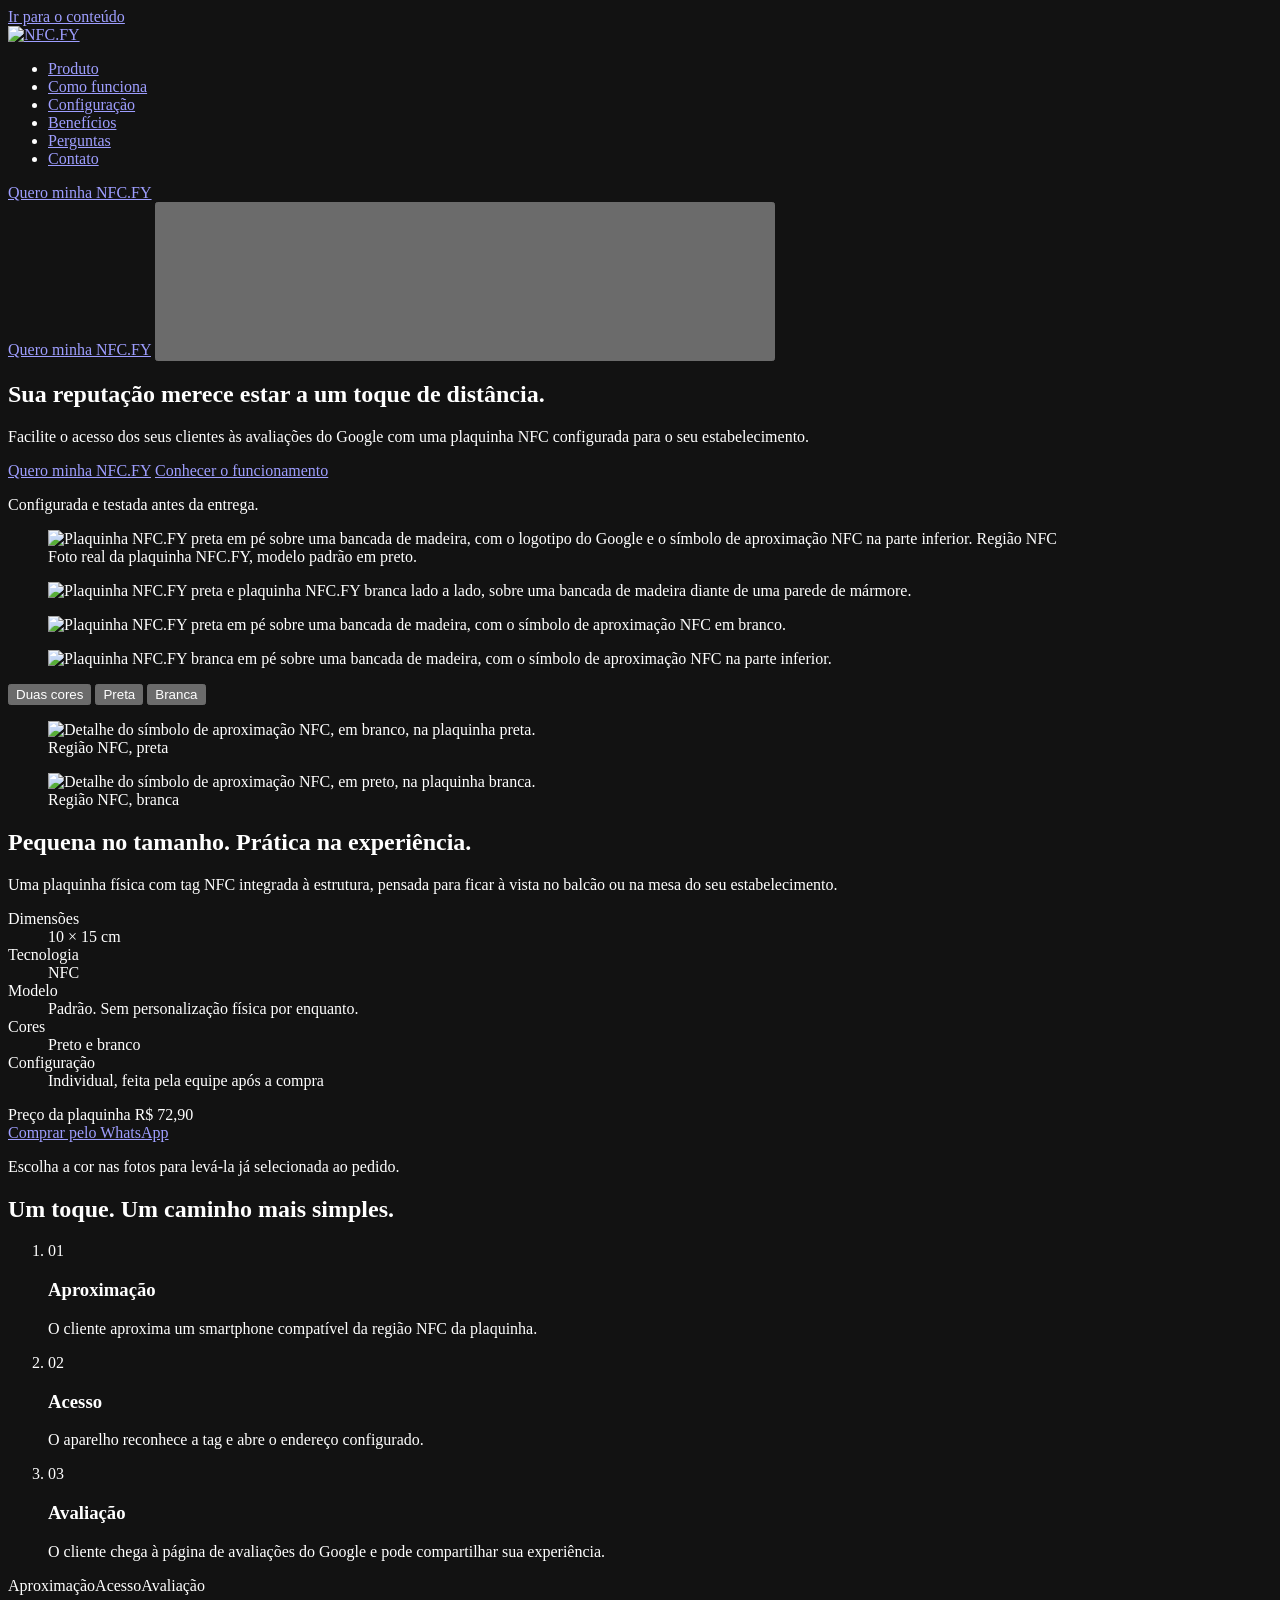
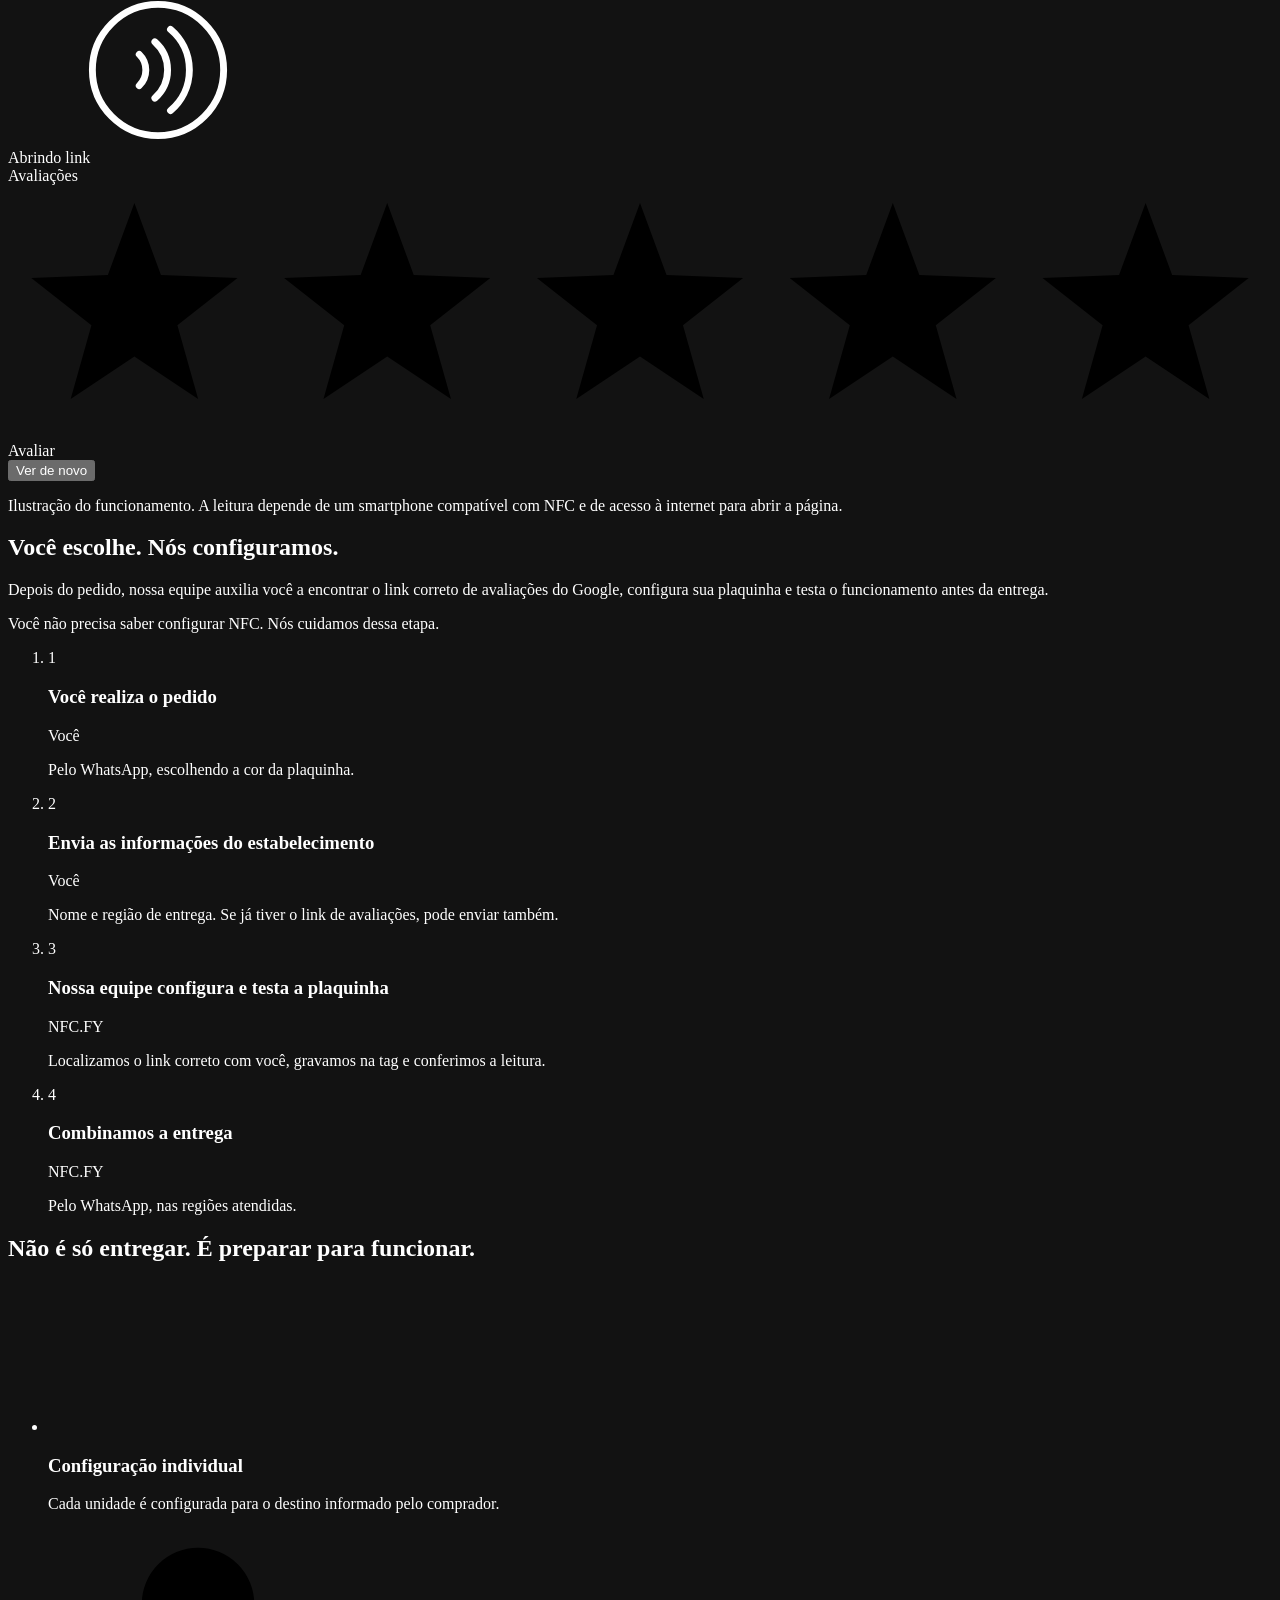
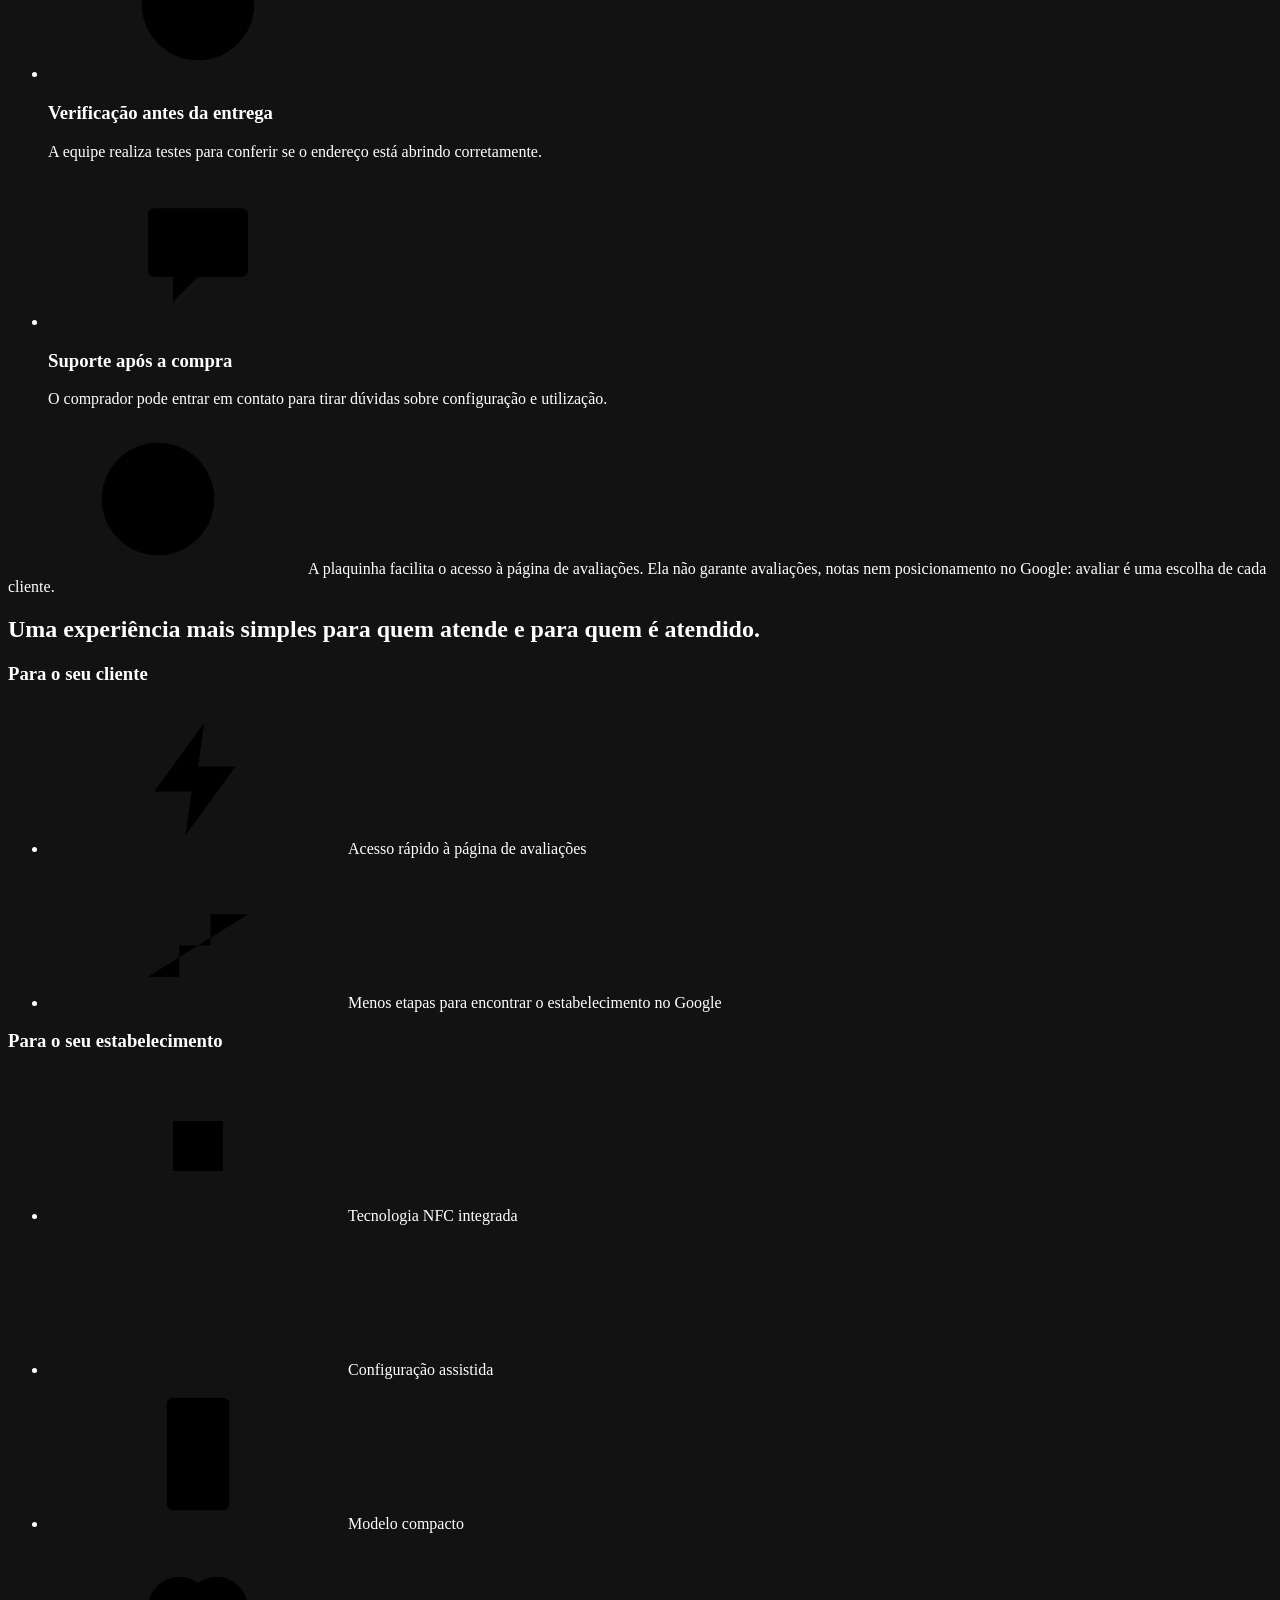
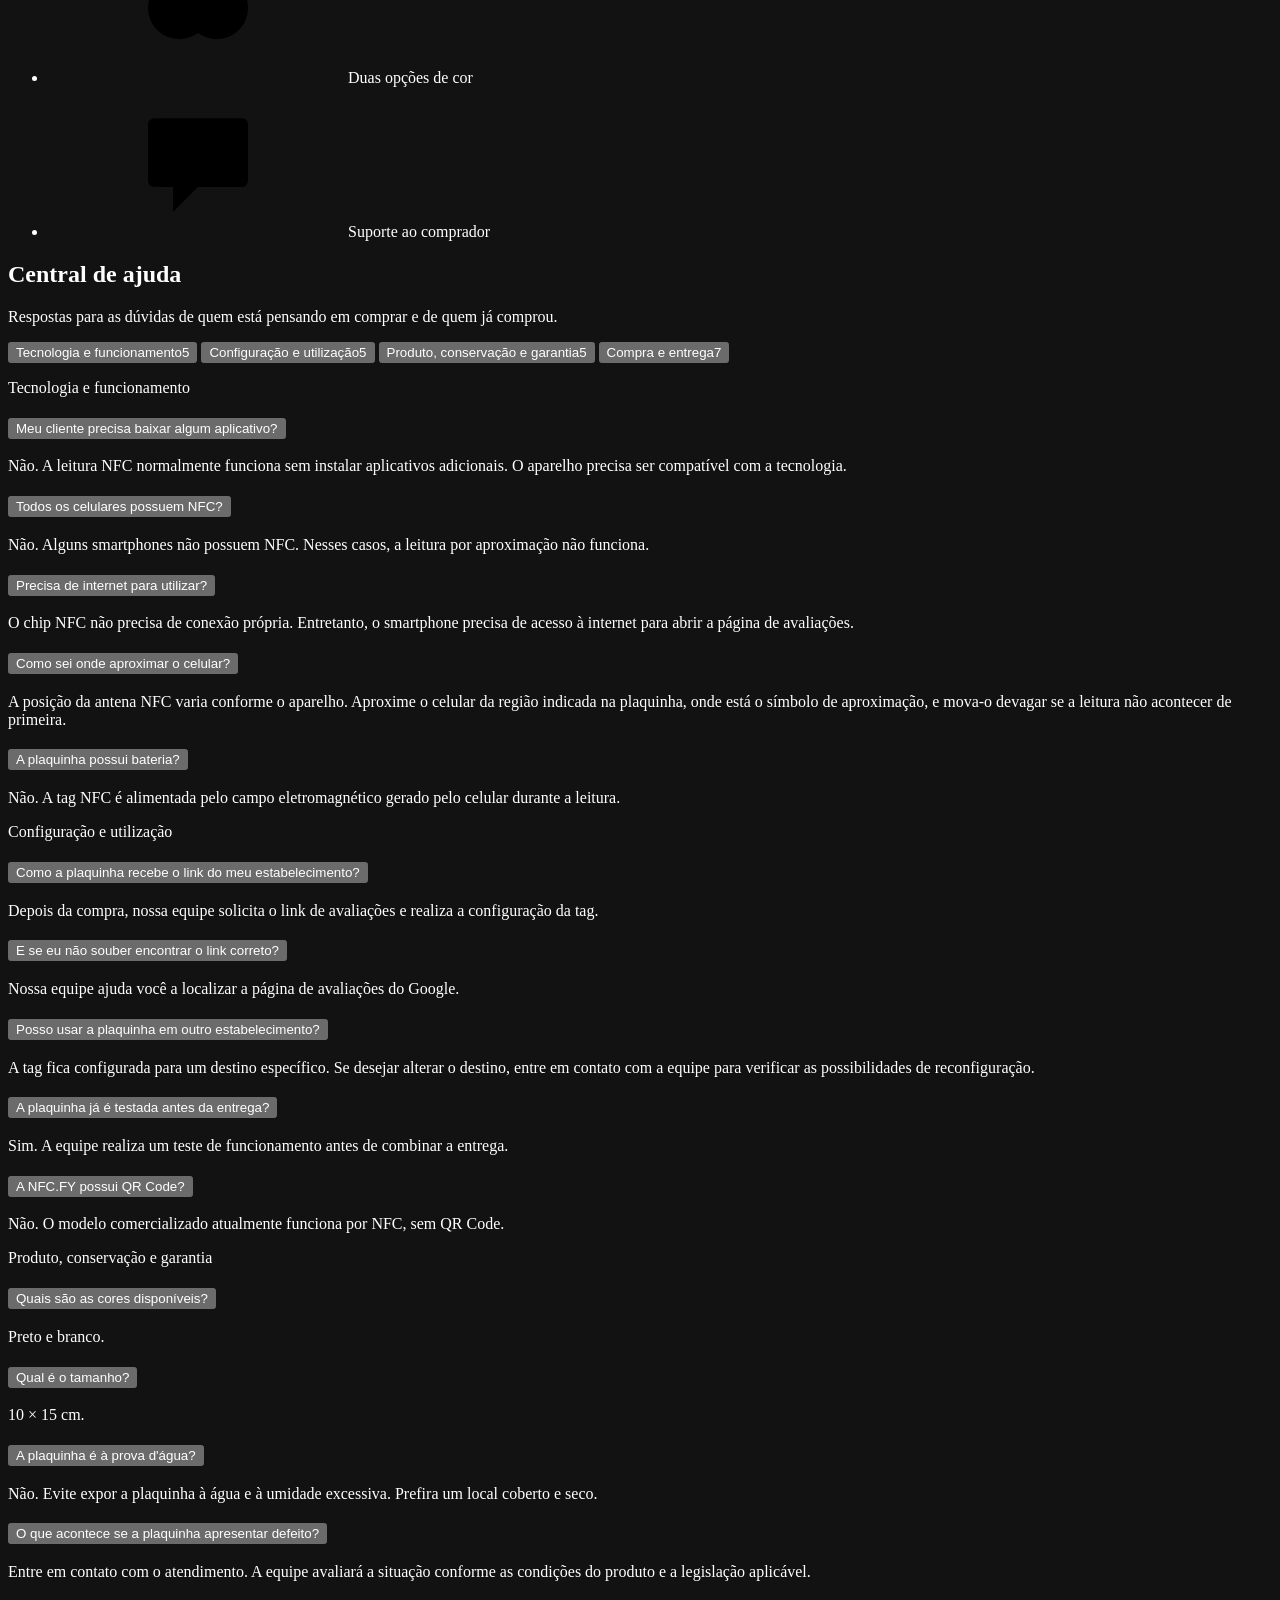
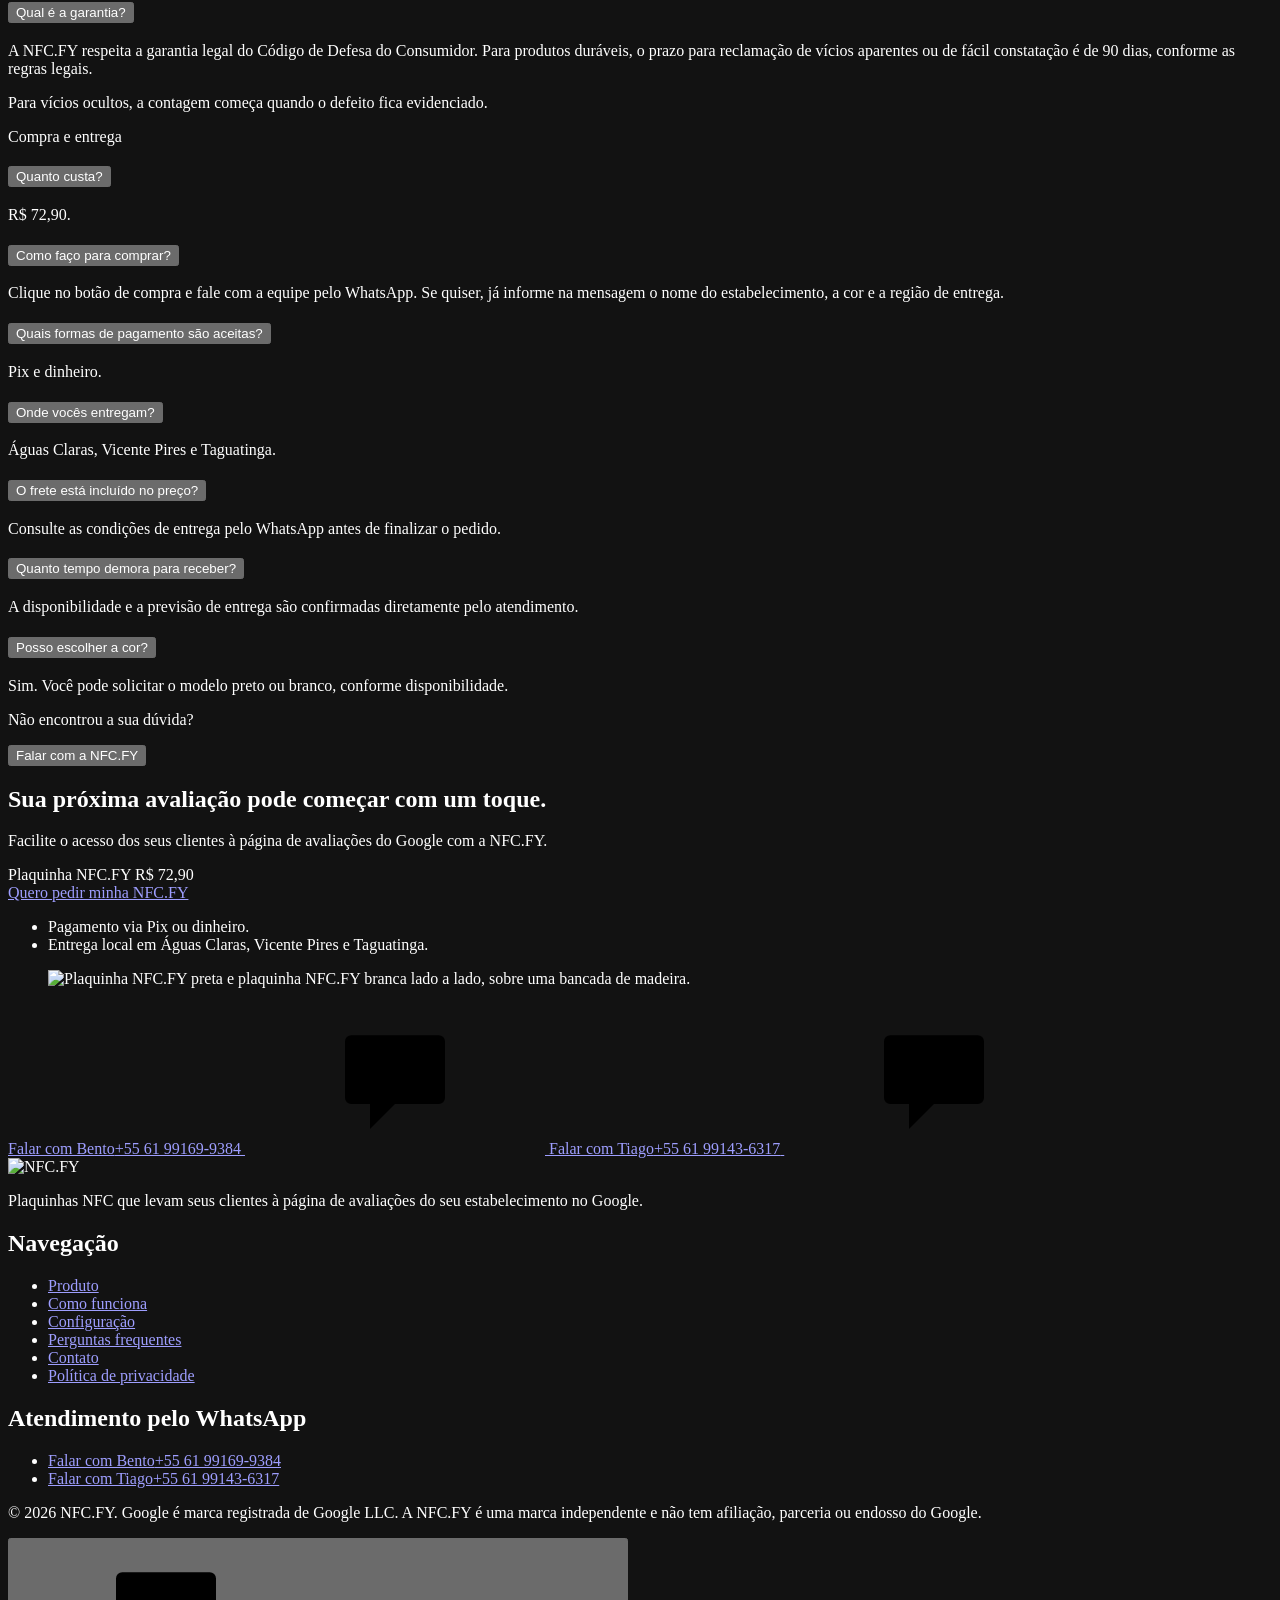
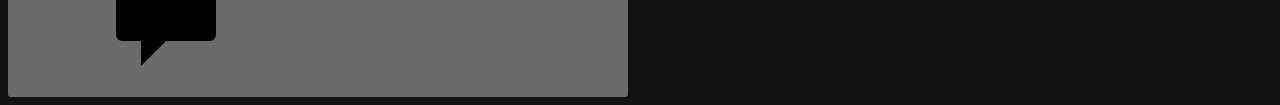
==== index.html @ 68d480cf "Add files via upload" ====
<!doctype html>
<html lang="pt-BR">
<head>
  <meta charset="utf-8">
  <meta name="viewport" content="width=device-width, initial-scale=1, viewport-fit=cover">
  <title>NFC.FY | Plaquinhas NFC para avaliações no Google</title>
  <meta name="description" content="Facilite o acesso dos seus clientes às avaliações do Google com plaquinhas NFC configuradas para seu estabelecimento. Atendimento e entrega local.">
  <meta name="theme-color" content="#080a09">
  <meta name="color-scheme" content="dark">

  <meta property="og:type" content="website">
  <meta property="og:locale" content="pt_BR">
  <meta property="og:site_name" content="NFC.FY">
  <meta property="og:title" content="NFC.FY | Plaquinhas NFC para avaliações no Google">
  <meta property="og:description" content="Sua reputação a um toque de distância. Plaquinha NFC configurada e testada para o seu estabelecimento, com entrega local.">
  <meta property="og:image" content="assets/img/og-image.jpg">
  <meta property="og:image:width" content="1200">
  <meta property="og:image:height" content="630">
  <meta property="og:image:alt" content="NFC.FY: plaquinha NFC preta para avaliações do Google, R$ 72,90">
  <meta name="twitter:card" content="summary_large_image">

  <link rel="icon" href="favicon.svg" type="image/svg+xml">
  <link rel="icon" href="favicon.ico" sizes="48x48">
  <link rel="apple-touch-icon" href="apple-touch-icon.png">

  <link rel="preload" href="assets/fonts/sora-latin-wght-normal.woff2" as="font" type="font/woff2" crossorigin>
  <link rel="preload" href="assets/fonts/instrument-sans-latin-wght-normal.woff2" as="font" type="font/woff2" crossorigin>

  <link rel="stylesheet" href="css/tokens.css">
  <link rel="stylesheet" href="css/base.css">
  <link rel="stylesheet" href="css/components.css">
  <link rel="stylesheet" href="css/sections.css">

  <script type="application/ld+json">
  {
    "@context": "https://schema.org",
    "@type": "Product",
    "name": "Plaquinha NFC.FY",
    "description": "Plaquinha física de 10 × 15 cm com tag NFC integrada, configurada para abrir a página de avaliações do Google do estabelecimento. Disponível em preto e branco.",
    "brand": { "@type": "Brand", "name": "NFC.FY" },
    "offers": {
      "@type": "Offer",
      "price": "72.90",
      "priceCurrency": "BRL",
      "areaServed": "Águas Claras, Vicente Pires e Taguatinga, DF"
    }
  }
  </script>
  <script type="application/ld+json">
{
  "@context": "https://schema.org",
  "@type": "FAQPage",
  "mainEntity": [
    {
      "@type": "Question",
      "name": "Meu cliente precisa baixar algum aplicativo?",
      "acceptedAnswer": {
        "@type": "Answer",
        "text": "Não. A leitura NFC normalmente funciona sem instalar aplicativos adicionais. O aparelho precisa ser compatível com a tecnologia."
      }
    },
    {
      "@type": "Question",
      "name": "Todos os celulares possuem NFC?",
      "acceptedAnswer": {
        "@type": "Answer",
        "text": "Não. Alguns smartphones não possuem NFC. Nesses casos, a leitura por aproximação não funciona."
      }
    },
    {
      "@type": "Question",
      "name": "Precisa de internet para utilizar?",
      "acceptedAnswer": {
        "@type": "Answer",
        "text": "O chip NFC não precisa de conexão própria. Entretanto, o smartphone precisa de acesso à internet para abrir a página de avaliações."
      }
    },
    {
      "@type": "Question",
      "name": "Como sei onde aproximar o celular?",
      "acceptedAnswer": {
        "@type": "Answer",
        "text": "A posição da antena NFC varia conforme o aparelho. Aproxime o celular da região indicada na plaquinha, onde está o símbolo de aproximação, e mova-o devagar se a leitura não acontecer de primeira."
      }
    },
    {
      "@type": "Question",
      "name": "A plaquinha possui bateria?",
      "acceptedAnswer": {
        "@type": "Answer",
        "text": "Não. A tag NFC é alimentada pelo campo eletromagnético gerado pelo celular durante a leitura."
      }
    },
    {
      "@type": "Question",
      "name": "Como a plaquinha recebe o link do meu estabelecimento?",
      "acceptedAnswer": {
        "@type": "Answer",
        "text": "Depois da compra, nossa equipe solicita o link de avaliações e realiza a configuração da tag."
      }
    },
    {
      "@type": "Question",
      "name": "E se eu não souber encontrar o link correto?",
      "acceptedAnswer": {
        "@type": "Answer",
        "text": "Nossa equipe ajuda você a localizar a página de avaliações do Google."
      }
    },
    {
      "@type": "Question",
      "name": "Posso usar a plaquinha em outro estabelecimento?",
      "acceptedAnswer": {
        "@type": "Answer",
        "text": "A tag fica configurada para um destino específico. Se desejar alterar o destino, entre em contato com a equipe para verificar as possibilidades de reconfiguração."
      }
    },
    {
      "@type": "Question",
      "name": "A plaquinha já é testada antes da entrega?",
      "acceptedAnswer": {
        "@type": "Answer",
        "text": "Sim. A equipe realiza um teste de funcionamento antes de combinar a entrega."
      }
    },
    {
      "@type": "Question",
      "name": "A NFC.FY possui QR Code?",
      "acceptedAnswer": {
        "@type": "Answer",
        "text": "Não. O modelo comercializado atualmente funciona por NFC, sem QR Code."
      }
    },
    {
      "@type": "Question",
      "name": "Quais são as cores disponíveis?",
      "acceptedAnswer": {
        "@type": "Answer",
        "text": "Preto e branco."
      }
    },
    {
      "@type": "Question",
      "name": "Qual é o tamanho?",
      "acceptedAnswer": {
        "@type": "Answer",
        "text": "10 × 15 cm."
      }
    },
    {
      "@type": "Question",
      "name": "A plaquinha é à prova d'água?",
      "acceptedAnswer": {
        "@type": "Answer",
        "text": "Não. Evite expor a plaquinha à água e à umidade excessiva. Prefira um local coberto e seco."
      }
    },
    {
      "@type": "Question",
      "name": "O que acontece se a plaquinha apresentar defeito?",
      "acceptedAnswer": {
        "@type": "Answer",
        "text": "Entre em contato com o atendimento. A equipe avaliará a situação conforme as condições do produto e a legislação aplicável."
      }
    },
    {
      "@type": "Question",
      "name": "Qual é a garantia?",
      "acceptedAnswer": {
        "@type": "Answer",
        "text": "A NFC.FY respeita a garantia legal do Código de Defesa do Consumidor. Para produtos duráveis, o prazo para reclamação de vícios aparentes ou de fácil constatação é de 90 dias, conforme as regras legais. Para vícios ocultos, a contagem começa quando o defeito fica evidenciado."
      }
    },
    {
      "@type": "Question",
      "name": "Quanto custa?",
      "acceptedAnswer": {
        "@type": "Answer",
        "text": "R$ 72,90."
      }
    },
    {
      "@type": "Question",
      "name": "Como faço para comprar?",
      "acceptedAnswer": {
        "@type": "Answer",
        "text": "Clique no botão de compra e fale com a equipe pelo WhatsApp. Se quiser, já informe na mensagem o nome do estabelecimento, a cor e a região de entrega."
      }
    },
    {
      "@type": "Question",
      "name": "Quais formas de pagamento são aceitas?",
      "acceptedAnswer": {
        "@type": "Answer",
        "text": "Pix e dinheiro."
      }
    },
    {
      "@type": "Question",
      "name": "Onde vocês entregam?",
      "acceptedAnswer": {
        "@type": "Answer",
        "text": "Águas Claras, Vicente Pires e Taguatinga."
      }
    },
    {
      "@type": "Question",
      "name": "O frete está incluído no preço?",
      "acceptedAnswer": {
        "@type": "Answer",
        "text": "Consulte as condições de entrega pelo WhatsApp antes de finalizar o pedido."
      }
    },
    {
      "@type": "Question",
      "name": "Quanto tempo demora para receber?",
      "acceptedAnswer": {
        "@type": "Answer",
        "text": "A disponibilidade e a previsão de entrega são confirmadas diretamente pelo atendimento."
      }
    },
    {
      "@type": "Question",
      "name": "Posso escolher a cor?",
      "acceptedAnswer": {
        "@type": "Answer",
        "text": "Sim. Você pode solicitar o modelo preto ou branco, conforme disponibilidade."
      }
    }
  ]
}
  </script>

  <noscript>
    <style>
      .faq-a { grid-template-rows: 1fr; visibility: visible; }
      .faq-tabs { display: none; }
      .faq-panel[hidden] { display: block; }
      .stage-panel { position: static; opacity: 1; visibility: visible; margin-bottom: 12px; }
      .stage { aspect-ratio: auto; background: none; }
      .hero-copy > *, .hero-photo { animation: none; }
    </style>
  </noscript>
</head>

<body>
  <!-- Ícones reutilizáveis (traço único, 24 px) -->
  <svg width="0" height="0" style="position:absolute" aria-hidden="true" focusable="false">
    <defs>
      <symbol id="i-menu" viewBox="0 0 24 24"><path d="M4 7h16M4 12h16M4 17h16"/></symbol>
      <symbol id="i-close" viewBox="0 0 24 24"><path d="M6 6l12 12M18 6L6 18"/></symbol>
      <symbol id="i-chat" viewBox="0 0 24 24"><path d="M5 5h14a1 1 0 0 1 1 1v9a1 1 0 0 1-1 1h-7l-4 4v-4H5a1 1 0 0 1-1-1V6a1 1 0 0 1 1-1z"/></symbol>
      <symbol id="i-check" viewBox="0 0 24 24"><path d="M5 12.5l4.5 4.5L19 7.500"/></symbol>
      <symbol id="i-verify" viewBox="0 0 24 24"><path d="M12 21a9 9 0 1 0 0-18 9 9 0 0 0 0 18zM8.500 12.500l2.500 2.500 4.500-5"/></symbol>
      <symbol id="i-info" viewBox="0 0 24 24"><path d="M12 21a9 9 0 1 0 0-18 9 9 0 0 0 0 18zM12 11v5M12 8h.01"/></symbol>
      <symbol id="i-bolt" viewBox="0 0 24 24"><path d="M13 3L5 14h6l-1 7 8-11h-6l1-7z"/></symbol>
      <symbol id="i-steps" viewBox="0 0 24 24"><path d="M4 19h5v-5h5V9h6"/></symbol>
      <symbol id="i-chip" viewBox="0 0 24 24"><path d="M8 8h8v8H8zM4 9.500h2M4 14.500h2M18 9.500h2M18 14.500h2M9.500 4v2M14.500 4v2M9.500 18v2M14.500 18v2"/></symbol>
      <symbol id="i-sliders" viewBox="0 0 24 24"><path d="M4 7h10M18 7h2M14 4.500v5M4 17h2M10 17h10M6 14.500v5"/></symbol>
      <symbol id="i-plaque" viewBox="0 0 24 24"><path d="M8 3h8a1 1 0 0 1 1 1v16a1 1 0 0 1-1 1H8a1 1 0 0 1-1-1V4a1 1 0 0 1 1-1zM12 17h.01"/></symbol>
      <symbol id="i-duo" viewBox="0 0 24 24"><path d="M9 7a5 5 0 1 0 0 10 5 5 0 0 0 0-10zM15 7a5 5 0 1 0 0 10 5 5 0 0 0 0-10z"/></symbol>
      <symbol id="il-star" viewBox="-7 -7 14 14"><polygon points="0,-6 1.47,-2.02 5.71,-1.85 2.38,0.77 3.53,4.85 0,2.5 -3.53,4.85 -2.38,0.77 -5.71,-1.85 -1.47,-2.02"/></symbol>
      <symbol id="nfc-mark" viewBox="0 0 48 48"><circle cx="24" cy="24" r="21" fill="none" stroke="currentColor" stroke-width="2.200"/><path d="M18 19a7 7 0 0 1 0 10M23 15a12 12 0 0 1 0 18M28 11a17 17 0 0 1 0 26" fill="none" stroke="currentColor" stroke-width="2.200" stroke-linecap="round"/></symbol>
    </defs>
  </svg>

  <a class="skip-link" href="#conteudo">Ir para o conteúdo</a>

  <header class="site-header">
    <div class="wrap header-inner">
      <a class="brand" href="#topo" aria-label="NFC.FY, início">
        <img src="assets/brand/logo.svg" alt="NFC.FY" width="148" height="30">
      </a>

      <nav class="nav" id="menu" aria-label="Principal">
        <ul>
          <li><a href="#produto">Produto</a></li>
          <li><a href="#como-funciona">Como funciona</a></li>
          <li><a href="#configuracao">Configuração</a></li>
          <li><a href="#beneficios">Benefícios</a></li>
          <li><a href="#faq">Perguntas</a></li>
          <li><a href="#contato">Contato</a></li>
        </ul>
        <a class="btn btn--primary nav-cta" href="#contato" data-open-order>Quero minha NFC.FY</a>
      </nav>

      <a class="btn btn--primary btn--sm header-cta" href="#contato" data-open-order>Quero minha NFC.FY</a>

      <button class="nav-toggle" type="button" aria-expanded="false" aria-controls="menu" aria-label="Abrir menu">
        <svg class="icon icon--menu" aria-hidden="true"><use href="#i-menu"/></svg>
        <svg class="icon icon--close" aria-hidden="true"><use href="#i-close"/></svg>
      </button>
    </div>
  </header>

  <main id="conteudo">

    <!-- ===================== 01 · HERO ===================== -->
    <section class="hero" id="topo" aria-labelledby="hero-title">
      <div class="wrap hero-grid">
        <div class="hero-copy">
          <h1 id="hero-title">Sua reputação merece estar <span class="soft">a um toque de distância.</span></h1>
          <p class="lead">Facilite o acesso dos seus clientes às avaliações do Google com uma plaquinha NFC configurada para o seu estabelecimento.</p>
          <div class="actions">
            <a class="btn btn--primary btn--lg" href="#contato" data-open-order>Quero minha NFC.FY</a>
            <a class="btn btn--ghost btn--lg" href="#como-funciona">Conhecer o funcionamento</a>
          </div>
          <p class="promise"><span class="dot" aria-hidden="true"></span>Configurada e testada antes da entrega.</p>
        </div>

        <figure class="hero-photo">
          <div class="photo-frame">
            <img src="assets/img/hero-preta.webp" width="860" height="1075" fetchpriority="high"
                 alt="Plaquinha NFC.FY preta em pé sobre uma bancada de madeira, com o logotipo do Google e o símbolo de aproximação NFC na parte inferior.">
            <span class="tap" aria-hidden="true"></span>
            <span class="callout" aria-hidden="true"><span class="dot"></span>Região NFC</span>
          </div>
          <figcaption>Foto real da plaquinha NFC.FY, modelo padrão em preto.</figcaption>
        </figure>
      </div>
    </section>

    <!-- ===================== 02 · PRODUTO ===================== -->
    <section class="section section--raised" id="produto" aria-labelledby="produto-title">
      <div class="wrap product-grid">
        <div class="gallery" data-gallery>
          <div class="stage">
            <figure class="stage-panel is-active" role="tabpanel" id="panel-grupo" aria-labelledby="tab-grupo">
              <img src="assets/img/plaquinhas-lado-a-lado.webp" width="1448" height="1086" loading="lazy"
                   alt="Plaquinha NFC.FY preta e plaquinha NFC.FY branca lado a lado, sobre uma bancada de madeira diante de uma parede de mármore.">
            </figure>
            <figure class="stage-panel" role="tabpanel" id="panel-preta" aria-labelledby="tab-preta">
              <img src="assets/img/plaquinha-preta.webp" width="1448" height="1086" loading="lazy"
                   alt="Plaquinha NFC.FY preta em pé sobre uma bancada de madeira, com o símbolo de aproximação NFC em branco.">
            </figure>
            <figure class="stage-panel" role="tabpanel" id="panel-branca" aria-labelledby="tab-branca">
              <img src="assets/img/plaquinha-branca.webp" width="1000" height="750" loading="lazy"
                   alt="Plaquinha NFC.FY branca em pé sobre uma bancada de madeira, com o símbolo de aproximação NFC na parte inferior.">
            </figure>
          </div>
          <div class="tabs" role="tablist" aria-label="Cor da plaquinha">
            <button class="tab" role="tab" id="tab-grupo" type="button" aria-selected="true" aria-controls="panel-grupo">Duas cores</button>
            <button class="tab" role="tab" id="tab-preta" type="button" aria-selected="false" aria-controls="panel-preta" tabindex="-1" data-color="Preta"><span class="swatch swatch--black" aria-hidden="true"></span>Preta</button>
            <button class="tab" role="tab" id="tab-branca" type="button" aria-selected="false" aria-controls="panel-branca" tabindex="-1" data-color="Branca"><span class="swatch swatch--white" aria-hidden="true"></span>Branca</button>
          </div>

          <div class="details">
            <figure class="detail">
              <img src="assets/img/detalhe-nfc-preta.webp" width="320" height="320" loading="lazy"
                   alt="Detalhe do símbolo de aproximação NFC, em branco, na plaquinha preta.">
              <figcaption>Região NFC, preta</figcaption>
            </figure>
            <figure class="detail">
              <img src="assets/img/detalhe-nfc-branca.webp" width="320" height="320" loading="lazy"
                   alt="Detalhe do símbolo de aproximação NFC, em preto, na plaquinha branca.">
              <figcaption>Região NFC, branca</figcaption>
            </figure>
          </div>
        </div>

        <div class="product-info">
          <h2 id="produto-title">Pequena no tamanho. Prática na experiência.</h2>
          <p class="lead">Uma plaquinha física com tag NFC integrada à estrutura, pensada para ficar à vista no balcão ou na mesa do seu estabelecimento.</p>

          <dl class="specs">
            <div><dt>Dimensões</dt><dd>10 × 15 cm</dd></div>
            <div><dt>Tecnologia</dt><dd>NFC</dd></div>
            <div><dt>Modelo</dt><dd>Padrão. Sem personalização física por enquanto.</dd></div>
            <div><dt>Cores</dt><dd>Preto e branco</dd></div>
            <div><dt>Configuração</dt><dd>Individual, feita pela equipe após a compra</dd></div>
          </dl>

          <div class="buy">
            <div class="price-row">
              <div class="price">
                <span class="price-label">Preço da plaquinha</span>
                <span class="price-value">R$ 72,90</span>
              </div>
              <a class="btn btn--primary btn--lg" href="#contato" data-open-order>Comprar pelo WhatsApp</a>
            </div>
            <p class="fine" data-color-hint aria-live="polite">Escolha a cor nas fotos para levá-la já selecionada ao pedido.</p>
          </div>
        </div>
      </div>
    </section>

    <!-- ===================== 03 · COMO FUNCIONA ===================== -->
    <section class="section" id="como-funciona" aria-labelledby="como-title">
      <div class="wrap">
        <div class="section-head">
          <h2 id="como-title">Um toque. Um caminho mais simples.</h2>
        </div>

        <div class="how-grid" data-demo data-stage="3">
          <ol class="steps">
            <li class="step">
              <span class="step-num">01</span>
              <div>
                <h3>Aproximação</h3>
                <p>O cliente aproxima um smartphone compatível da região NFC da plaquinha.</p>
              </div>
            </li>
            <li class="step">
              <span class="step-num">02</span>
              <div>
                <h3>Acesso</h3>
                <p>O aparelho reconhece a tag e abre o endereço configurado.</p>
              </div>
            </li>
            <li class="step">
              <span class="step-num">03</span>
              <div>
                <h3>Avaliação</h3>
                <p>O cliente chega à página de avaliações do Google e pode compartilhar sua experiência.</p>
              </div>
            </li>
          </ol>

          <div class="demo-wrap">
            <div class="demo" role="img" aria-label="Ilustração do funcionamento: um celular se aproxima da região NFC da plaquinha, abre o link e mostra uma página de avaliações.">
              <div class="demo-tag" aria-hidden="true"><span class="t1">Aproximação</span><span class="t2">Acesso</span><span class="t3">Avaliação</span></div>

              <div class="demo-plate" aria-hidden="true">
                <svg class="nfc" aria-hidden="true"><use href="#nfc-mark"/></svg>
                <span class="demo-ring"></span><span class="demo-ring r2"></span>
              </div>

              <div class="demo-phone" aria-hidden="true">
                <div class="screen">
                  <div class="s-idle"></div>
                  <div class="s-load"><span class="load-label"><span class="dot"></span>Abrindo link</span><span class="bar"><i></i></span></div>
                  <div class="s-page">
                    <i class="sp-top"></i>
                    <span class="sp-title">Avaliações</span>
                    <span class="sp-stars">
                      <svg viewBox="0 0 70 14" aria-hidden="true"><g class="il-star"><use href="#il-star" x="0" y="0" width="14" height="14"/><use href="#il-star" x="14" y="0" width="14" height="14"/><use href="#il-star" x="28" y="0" width="14" height="14"/><use href="#il-star" x="42" y="0" width="14" height="14"/><use href="#il-star" x="56" y="0" width="14" height="14"/></g></svg>
                    </span>
                    <i class="sp-line"></i><i class="sp-line sp-short"></i>
                    <span class="sp-btn">Avaliar</span>
                  </div>
                </div>
              </div>
            </div>

            <div class="demo-foot">
              <button class="btn btn--ghost btn--sm replay" type="button" data-replay>Ver de novo</button>
              <p class="demo-note">Ilustração do funcionamento. A leitura depende de um smartphone compatível com NFC e de acesso à internet para abrir a página.</p>
            </div>
          </div>
        </div>
      </div>
    </section>

    <!-- ===================== 04 · CONFIGURAÇÃO ASSISTIDA ===================== -->
    <section class="section section--raised" id="configuracao" aria-labelledby="config-title">
      <div class="wrap assist-grid">
        <div class="assist-intro">
          <h2 id="config-title">Você escolhe. Nós configuramos.</h2>
          <p class="lead">Depois do pedido, nossa equipe auxilia você a encontrar o link correto de avaliações do Google, configura sua plaquinha e testa o funcionamento antes da entrega.</p>
          <p class="assist-note"><span class="dot" aria-hidden="true"></span>Você não precisa saber configurar NFC. Nós cuidamos dessa etapa.</p>
        </div>

        <ol class="timeline">
          <li class="is-you">
            <span class="num" aria-hidden="true">1</span>
            <div>
              <div class="step-title"><h3>Você realiza o pedido</h3><span class="who">Você</span></div>
              <p>Pelo WhatsApp, escolhendo a cor da plaquinha.</p>
            </div>
          </li>
          <li class="is-you">
            <span class="num" aria-hidden="true">2</span>
            <div>
              <div class="step-title"><h3>Envia as informações do estabelecimento</h3><span class="who">Você</span></div>
              <p>Nome e região de entrega. Se já tiver o link de avaliações, pode enviar também.</p>
            </div>
          </li>
          <li class="is-team">
            <span class="num" aria-hidden="true">3</span>
            <div>
              <div class="step-title"><h3>Nossa equipe configura e testa a plaquinha</h3><span class="who">NFC.FY</span></div>
              <p>Localizamos o link correto com você, gravamos na tag e conferimos a leitura.</p>
            </div>
          </li>
          <li class="is-team">
            <span class="num" aria-hidden="true">4</span>
            <div>
              <div class="step-title"><h3>Combinamos a entrega</h3><span class="who">NFC.FY</span></div>
              <p>Pelo WhatsApp, nas regiões atendidas.</p>
            </div>
          </li>
        </ol>
      </div>
    </section>

    <!-- ===================== 05 · CONFIANÇA E PROCESSO ===================== -->
    <section class="section" id="processo" aria-labelledby="proc-title">
      <div class="wrap">
        <div class="section-head">
          <h2 id="proc-title">Não é só entregar. É preparar para funcionar.</h2>
        </div>

        <ul class="pillars">
          <li class="pillar">
            <span class="icon-box"><svg class="icon" aria-hidden="true"><use href="#i-sliders"/></svg></span>
            <h3>Configuração individual</h3>
            <p>Cada unidade é configurada para o destino informado pelo comprador.</p>
          </li>
          <li class="pillar">
            <span class="icon-box"><svg class="icon" aria-hidden="true"><use href="#i-verify"/></svg></span>
            <h3>Verificação antes da entrega</h3>
            <p>A equipe realiza testes para conferir se o endereço está abrindo corretamente.</p>
          </li>
          <li class="pillar">
            <span class="icon-box"><svg class="icon" aria-hidden="true"><use href="#i-chat"/></svg></span>
            <h3>Suporte após a compra</h3>
            <p>O comprador pode entrar em contato para tirar dúvidas sobre configuração e utilização.</p>
          </li>
        </ul>

        <p class="limits"><svg class="icon" aria-hidden="true"><use href="#i-info"/></svg><span>A plaquinha facilita o acesso à página de avaliações. Ela não garante avaliações, notas nem posicionamento no Google: avaliar é uma escolha de cada cliente.</span></p>
      </div>
    </section>

    <!-- ===================== 06 · BENEFÍCIOS ===================== -->
    <section class="section section--raised" id="beneficios" aria-labelledby="benef-title">
      <div class="wrap">
        <div class="section-head">
          <h2 id="benef-title">Uma experiência mais simples para quem atende e para quem é atendido.</h2>
        </div>

        <div class="benefit-grid">
          <div class="benefit-group">
            <h3>Para o seu cliente</h3>
            <ul class="benefit-list">
              <li><svg class="icon" aria-hidden="true"><use href="#i-bolt"/></svg><span>Acesso rápido à página de avaliações</span></li>
              <li><svg class="icon" aria-hidden="true"><use href="#i-steps"/></svg><span>Menos etapas para encontrar o estabelecimento no Google</span></li>
            </ul>
          </div>
          <div class="benefit-group">
            <h3>Para o seu estabelecimento</h3>
            <ul class="benefit-list">
              <li><svg class="icon" aria-hidden="true"><use href="#i-chip"/></svg><span>Tecnologia NFC integrada</span></li>
              <li><svg class="icon" aria-hidden="true"><use href="#i-sliders"/></svg><span>Configuração assistida</span></li>
              <li><svg class="icon" aria-hidden="true"><use href="#i-plaque"/></svg><span>Modelo compacto</span></li>
              <li><svg class="icon" aria-hidden="true"><use href="#i-duo"/></svg><span>Duas opções de cor</span></li>
              <li><svg class="icon" aria-hidden="true"><use href="#i-chat"/></svg><span>Suporte ao comprador</span></li>
            </ul>
          </div>
        </div>
      </div>
    </section>

    <!-- ===================== 07 · FAQ ===================== -->
    <section class="section" id="faq" aria-labelledby="faq-title">
      <div class="wrap faq-grid" data-faq>
        <div class="faq-side">
          <div class="section-head">
            <h2 id="faq-title">Central de ajuda</h2>
            <p class="lead">Respostas para as dúvidas de quem está pensando em comprar e de quem já comprou.</p>
          </div>

          <div class="faq-tabs" role="tablist" aria-label="Categorias de perguntas" aria-orientation="vertical">
            <button class="faq-tab" role="tab" id="ftab-1" type="button" aria-selected="true" aria-controls="fpanel-1"><span>Tecnologia e funcionamento</span><span class="faq-count">5</span></button>
            <button class="faq-tab" role="tab" id="ftab-2" type="button" aria-selected="false" aria-controls="fpanel-2" tabindex="-1"><span>Configuração e utilização</span><span class="faq-count">5</span></button>
            <button class="faq-tab" role="tab" id="ftab-3" type="button" aria-selected="false" aria-controls="fpanel-3" tabindex="-1"><span>Produto, conservação e garantia</span><span class="faq-count">5</span></button>
            <button class="faq-tab" role="tab" id="ftab-4" type="button" aria-selected="false" aria-controls="fpanel-4" tabindex="-1"><span>Compra e entrega</span><span class="faq-count">7</span></button>
          </div>
        </div>

        <div class="faq-panels">
          <div class="faq-panel" role="tabpanel" id="fpanel-1" aria-labelledby="ftab-1" data-faq-panel>
            <p class="faq-panel-title">Tecnologia e funcionamento</p>
            <div class="faq-item is-open">
              <h3><button class="faq-q" type="button" id="faq-q1" aria-expanded="true" aria-controls="faq-a1"><span>Meu cliente precisa baixar algum aplicativo?</span><span class="faq-icon" aria-hidden="true"></span></button></h3>
              <div class="faq-a" id="faq-a1" role="region" aria-labelledby="faq-q1"><div><p>Não. A leitura NFC normalmente funciona sem instalar aplicativos adicionais. O aparelho precisa ser compatível com a tecnologia.</p></div></div>
            </div>
            <div class="faq-item">
              <h3><button class="faq-q" type="button" id="faq-q2" aria-expanded="false" aria-controls="faq-a2"><span>Todos os celulares possuem NFC?</span><span class="faq-icon" aria-hidden="true"></span></button></h3>
              <div class="faq-a" id="faq-a2" role="region" aria-labelledby="faq-q2"><div><p>Não. Alguns smartphones não possuem NFC. Nesses casos, a leitura por aproximação não funciona.</p></div></div>
            </div>
            <div class="faq-item">
              <h3><button class="faq-q" type="button" id="faq-q3" aria-expanded="false" aria-controls="faq-a3"><span>Precisa de internet para utilizar?</span><span class="faq-icon" aria-hidden="true"></span></button></h3>
              <div class="faq-a" id="faq-a3" role="region" aria-labelledby="faq-q3"><div><p>O chip NFC não precisa de conexão própria. Entretanto, o smartphone precisa de acesso à internet para abrir a página de avaliações.</p></div></div>
            </div>
            <div class="faq-item">
              <h3><button class="faq-q" type="button" id="faq-q4" aria-expanded="false" aria-controls="faq-a4"><span>Como sei onde aproximar o celular?</span><span class="faq-icon" aria-hidden="true"></span></button></h3>
              <div class="faq-a" id="faq-a4" role="region" aria-labelledby="faq-q4"><div><p>A posição da antena NFC varia conforme o aparelho. Aproxime o celular da região indicada na plaquinha, onde está o símbolo de aproximação, e mova-o devagar se a leitura não acontecer de primeira.</p></div></div>
            </div>
            <div class="faq-item">
              <h3><button class="faq-q" type="button" id="faq-q5" aria-expanded="false" aria-controls="faq-a5"><span>A plaquinha possui bateria?</span><span class="faq-icon" aria-hidden="true"></span></button></h3>
              <div class="faq-a" id="faq-a5" role="region" aria-labelledby="faq-q5"><div><p>Não. A tag NFC é alimentada pelo campo eletromagnético gerado pelo celular durante a leitura.</p></div></div>
            </div>
          </div>
          <div class="faq-panel" role="tabpanel" id="fpanel-2" aria-labelledby="ftab-2" data-faq-panel>
            <p class="faq-panel-title">Configuração e utilização</p>
            <div class="faq-item">
              <h3><button class="faq-q" type="button" id="faq-q6" aria-expanded="false" aria-controls="faq-a6"><span>Como a plaquinha recebe o link do meu estabelecimento?</span><span class="faq-icon" aria-hidden="true"></span></button></h3>
              <div class="faq-a" id="faq-a6" role="region" aria-labelledby="faq-q6"><div><p>Depois da compra, nossa equipe solicita o link de avaliações e realiza a configuração da tag.</p></div></div>
            </div>
            <div class="faq-item">
              <h3><button class="faq-q" type="button" id="faq-q7" aria-expanded="false" aria-controls="faq-a7"><span>E se eu não souber encontrar o link correto?</span><span class="faq-icon" aria-hidden="true"></span></button></h3>
              <div class="faq-a" id="faq-a7" role="region" aria-labelledby="faq-q7"><div><p>Nossa equipe ajuda você a localizar a página de avaliações do Google.</p></div></div>
            </div>
            <div class="faq-item">
              <h3><button class="faq-q" type="button" id="faq-q8" aria-expanded="false" aria-controls="faq-a8"><span>Posso usar a plaquinha em outro estabelecimento?</span><span class="faq-icon" aria-hidden="true"></span></button></h3>
              <div class="faq-a" id="faq-a8" role="region" aria-labelledby="faq-q8"><div><p>A tag fica configurada para um destino específico. Se desejar alterar o destino, entre em contato com a equipe para verificar as possibilidades de reconfiguração.</p></div></div>
            </div>
            <div class="faq-item">
              <h3><button class="faq-q" type="button" id="faq-q9" aria-expanded="false" aria-controls="faq-a9"><span>A plaquinha já é testada antes da entrega?</span><span class="faq-icon" aria-hidden="true"></span></button></h3>
              <div class="faq-a" id="faq-a9" role="region" aria-labelledby="faq-q9"><div><p>Sim. A equipe realiza um teste de funcionamento antes de combinar a entrega.</p></div></div>
            </div>
            <div class="faq-item">
              <h3><button class="faq-q" type="button" id="faq-q10" aria-expanded="false" aria-controls="faq-a10"><span>A NFC.FY possui QR Code?</span><span class="faq-icon" aria-hidden="true"></span></button></h3>
              <div class="faq-a" id="faq-a10" role="region" aria-labelledby="faq-q10"><div><p>Não. O modelo comercializado atualmente funciona por NFC, sem QR Code.</p></div></div>
            </div>
          </div>
          <div class="faq-panel" role="tabpanel" id="fpanel-3" aria-labelledby="ftab-3" data-faq-panel>
            <p class="faq-panel-title">Produto, conservação e garantia</p>
            <div class="faq-item">
              <h3><button class="faq-q" type="button" id="faq-q11" aria-expanded="false" aria-controls="faq-a11"><span>Quais são as cores disponíveis?</span><span class="faq-icon" aria-hidden="true"></span></button></h3>
              <div class="faq-a" id="faq-a11" role="region" aria-labelledby="faq-q11"><div><p>Preto e branco.</p></div></div>
            </div>
            <div class="faq-item">
              <h3><button class="faq-q" type="button" id="faq-q12" aria-expanded="false" aria-controls="faq-a12"><span>Qual é o tamanho?</span><span class="faq-icon" aria-hidden="true"></span></button></h3>
              <div class="faq-a" id="faq-a12" role="region" aria-labelledby="faq-q12"><div><p>10 × 15 cm.</p></div></div>
            </div>
            <div class="faq-item">
              <h3><button class="faq-q" type="button" id="faq-q13" aria-expanded="false" aria-controls="faq-a13"><span>A plaquinha é à prova d'água?</span><span class="faq-icon" aria-hidden="true"></span></button></h3>
              <div class="faq-a" id="faq-a13" role="region" aria-labelledby="faq-q13"><div><p>Não. Evite expor a plaquinha à água e à umidade excessiva. Prefira um local coberto e seco.</p></div></div>
            </div>
            <div class="faq-item">
              <h3><button class="faq-q" type="button" id="faq-q14" aria-expanded="false" aria-controls="faq-a14"><span>O que acontece se a plaquinha apresentar defeito?</span><span class="faq-icon" aria-hidden="true"></span></button></h3>
              <div class="faq-a" id="faq-a14" role="region" aria-labelledby="faq-q14"><div><p>Entre em contato com o atendimento. A equipe avaliará a situação conforme as condições do produto e a legislação aplicável.</p></div></div>
            </div>
            <div class="faq-item">
              <h3><button class="faq-q" type="button" id="faq-q15" aria-expanded="false" aria-controls="faq-a15"><span>Qual é a garantia?</span><span class="faq-icon" aria-hidden="true"></span></button></h3>
              <div class="faq-a" id="faq-a15" role="region" aria-labelledby="faq-q15"><div><p>A NFC.FY respeita a garantia legal do Código de Defesa do Consumidor. Para produtos duráveis, o prazo para reclamação de vícios aparentes ou de fácil constatação é de 90 dias, conforme as regras legais.</p><p>Para vícios ocultos, a contagem começa quando o defeito fica evidenciado.</p></div></div>
            </div>
          </div>
          <div class="faq-panel" role="tabpanel" id="fpanel-4" aria-labelledby="ftab-4" data-faq-panel>
            <p class="faq-panel-title">Compra e entrega</p>
            <div class="faq-item">
              <h3><button class="faq-q" type="button" id="faq-q16" aria-expanded="false" aria-controls="faq-a16"><span>Quanto custa?</span><span class="faq-icon" aria-hidden="true"></span></button></h3>
              <div class="faq-a" id="faq-a16" role="region" aria-labelledby="faq-q16"><div><p>R$ 72,90.</p></div></div>
            </div>
            <div class="faq-item">
              <h3><button class="faq-q" type="button" id="faq-q17" aria-expanded="false" aria-controls="faq-a17"><span>Como faço para comprar?</span><span class="faq-icon" aria-hidden="true"></span></button></h3>
              <div class="faq-a" id="faq-a17" role="region" aria-labelledby="faq-q17"><div><p>Clique no botão de compra e fale com a equipe pelo WhatsApp. Se quiser, já informe na mensagem o nome do estabelecimento, a cor e a região de entrega.</p></div></div>
            </div>
            <div class="faq-item">
              <h3><button class="faq-q" type="button" id="faq-q18" aria-expanded="false" aria-controls="faq-a18"><span>Quais formas de pagamento são aceitas?</span><span class="faq-icon" aria-hidden="true"></span></button></h3>
              <div class="faq-a" id="faq-a18" role="region" aria-labelledby="faq-q18"><div><p>Pix e dinheiro.</p></div></div>
            </div>
            <div class="faq-item">
              <h3><button class="faq-q" type="button" id="faq-q19" aria-expanded="false" aria-controls="faq-a19"><span>Onde vocês entregam?</span><span class="faq-icon" aria-hidden="true"></span></button></h3>
              <div class="faq-a" id="faq-a19" role="region" aria-labelledby="faq-q19"><div><p>Águas Claras, Vicente Pires e Taguatinga.</p></div></div>
            </div>
            <div class="faq-item">
              <h3><button class="faq-q" type="button" id="faq-q20" aria-expanded="false" aria-controls="faq-a20"><span>O frete está incluído no preço?</span><span class="faq-icon" aria-hidden="true"></span></button></h3>
              <div class="faq-a" id="faq-a20" role="region" aria-labelledby="faq-q20"><div><p>Consulte as condições de entrega pelo WhatsApp antes de finalizar o pedido.</p></div></div>
            </div>
            <div class="faq-item">
              <h3><button class="faq-q" type="button" id="faq-q21" aria-expanded="false" aria-controls="faq-a21"><span>Quanto tempo demora para receber?</span><span class="faq-icon" aria-hidden="true"></span></button></h3>
              <div class="faq-a" id="faq-a21" role="region" aria-labelledby="faq-q21"><div><p>A disponibilidade e a previsão de entrega são confirmadas diretamente pelo atendimento.</p></div></div>
            </div>
            <div class="faq-item">
              <h3><button class="faq-q" type="button" id="faq-q22" aria-expanded="false" aria-controls="faq-a22"><span>Posso escolher a cor?</span><span class="faq-icon" aria-hidden="true"></span></button></h3>
              <div class="faq-a" id="faq-a22" role="region" aria-labelledby="faq-q22"><div><p>Sim. Você pode solicitar o modelo preto ou branco, conforme disponibilidade.</p></div></div>
            </div>
          </div>
          <div class="faq-more">
            <p>Não encontrou a sua dúvida?</p>
            <button class="btn btn--ghost" type="button" data-open-support>Falar com a NFC.FY</button>
          </div>
        </div>
      </div>
    </section>

    <!-- ===================== 08 · CONVERSÃO FINAL ===================== -->
    <section class="section section--raised contact" id="contato" aria-labelledby="contato-title">
      <div class="wrap contact-grid">
        <div class="contact-copy">
          <h2 id="contato-title">Sua próxima avaliação pode começar com um toque.</h2>
          <p class="lead">Facilite o acesso dos seus clientes à página de avaliações do Google com a NFC.FY.</p>

          <div class="final-price">
            <span class="price-label">Plaquinha NFC.FY</span>
            <span class="price-value">R$ 72,90</span>
          </div>

          <div class="actions">
            <a class="btn btn--primary btn--lg" href="#contato" data-open-order>Quero pedir minha NFC.FY</a>
          </div>

          <ul class="fine-list">
            <li><span class="dot" aria-hidden="true"></span>Pagamento via Pix ou dinheiro.</li>
            <li><span class="dot" aria-hidden="true"></span>Entrega local em Águas Claras, Vicente Pires e Taguatinga.</li>
          </ul>
        </div>

        <div class="contact-side">
          <figure class="contact-photo">
            <img src="assets/img/plaquinhas-lado-a-lado.webp" width="1448" height="1086" loading="lazy"
                 alt="Plaquinha NFC.FY preta e plaquinha NFC.FY branca lado a lado, sobre uma bancada de madeira.">
          </figure>
          <div class="channels">
            <a class="channel" data-float-contact="bento" href="https://wa.me/5561991699384" target="_blank" rel="noopener">
              <span><span class="channel-name">Falar com Bento</span><span class="channel-phone">+55 61 99169-9384</span></span>
              <svg class="icon" aria-hidden="true"><use href="#i-chat"/></svg>
            </a>
            <a class="channel" data-float-contact="tiago" href="https://wa.me/5561991436317" target="_blank" rel="noopener">
              <span><span class="channel-name">Falar com Tiago</span><span class="channel-phone">+55 61 99143-6317</span></span>
              <svg class="icon" aria-hidden="true"><use href="#i-chat"/></svg>
            </a>
          </div>
        </div>
      </div>
    </section>
  </main>

  <!-- ===================== RODAPÉ ===================== -->
  <footer class="site-footer">
    <div class="wrap">
      <div class="footer-grid">
        <div class="footer-brand">
          <img src="assets/brand/logo.svg" alt="NFC.FY" width="150" height="30" loading="lazy">
          <p>Plaquinhas NFC que levam seus clientes à página de avaliações do seu estabelecimento no Google.</p>
        </div>

        <nav aria-label="Rodapé">
          <h2>Navegação</h2>
          <ul>
            <li><a href="#produto">Produto</a></li>
            <li><a href="#como-funciona">Como funciona</a></li>
            <li><a href="#configuracao">Configuração</a></li>
            <li><a href="#faq">Perguntas frequentes</a></li>
            <li><a href="#contato">Contato</a></li>
            <li><a href="#privacidade" data-open-privacy>Política de privacidade</a></li>
          </ul>
        </nav>

        <div>
          <h2>Atendimento pelo WhatsApp</h2>
          <ul>
            <li><a data-float-contact="bento" href="https://wa.me/5561991699384" target="_blank" rel="noopener">Falar com Bento<span class="footer-phone">+55 61 99169-9384</span></a></li>
            <li><a data-float-contact="tiago" href="https://wa.me/5561991436317" target="_blank" rel="noopener">Falar com Tiago<span class="footer-phone">+55 61 99143-6317</span></a></li>
          </ul>
        </div>
      </div>

      <p class="legal">© <span data-year>2026</span> NFC.FY. Google é marca registrada de Google LLC. A NFC.FY é uma marca independente e não tem afiliação, parceria ou endosso do Google.</p>
    </div>
  </footer>

  <!-- ===================== BOTÃO FLUTUANTE ===================== -->
  <div class="float" data-float>
    <div class="float-menu" id="float-menu" hidden>
      <p class="float-title">Fale com a NFC.FY pelo WhatsApp</p>
      <a data-float-contact="bento" href="https://wa.me/5561991699384" target="_blank" rel="noopener">
        <span class="float-name">Falar com Bento</span>
        <span class="float-phone">+55 61 99169-9384</span>
      </a>
      <a data-float-contact="tiago" href="https://wa.me/5561991436317" target="_blank" rel="noopener">
        <span class="float-name">Falar com Tiago</span>
        <span class="float-phone">+55 61 99143-6317</span>
      </a>
    </div>
    <button class="float-btn" type="button" aria-expanded="false" aria-controls="float-menu" aria-label="Abrir atendimento pelo WhatsApp">
      <svg class="icon icon--chat" aria-hidden="true"><use href="#i-chat"/></svg>
      <svg class="icon icon--close" aria-hidden="true"><use href="#i-close"/></svg>
    </button>
  </div>

  <!-- ===================== DIÁLOGO DE PEDIDO / SUPORTE ===================== -->
  <dialog id="contact-dialog" data-mode="order" aria-labelledby="dlg-title">
    <div class="dialog-panel">
      <button class="dialog-close" type="button" data-close aria-label="Fechar">
        <svg class="icon" aria-hidden="true"><use href="#i-close"/></svg>
      </button>
      <h2 id="dlg-title" data-dialog-title>Peça pelo WhatsApp</h2>
      <p class="dialog-intro" data-dialog-intro>Preencha o que já souber. Tudo é opcional e você pode completar na conversa.</p>

      <form id="contact-form" novalidate>
        <div class="order-fields">
          <div class="field">
            <label for="f-name">Nome do estabelecimento</label>
            <input id="f-name" name="name" type="text" autocomplete="organization" placeholder="Como ele aparece no Google">
          </div>

          <fieldset class="field">
            <legend>Cor desejada</legend>
            <div class="choice-row">
              <label class="choice"><input type="radio" name="color" value="Preta"><span>Preta</span></label>
              <label class="choice"><input type="radio" name="color" value="Branca"><span>Branca</span></label>
            </div>
          </fieldset>

          <div class="field">
            <label for="f-link">Link de avaliações do Google</label>
            <input id="f-link" name="link" type="url" inputmode="url" autocomplete="off" placeholder="Cole aqui, se já tiver">
          </div>

          <div class="field">
            <label for="f-region">Região de entrega</label>
            <select id="f-region" name="region">
              <option value="">Selecione</option>
              <option>Águas Claras</option>
              <option>Vicente Pires</option>
              <option>Taguatinga</option>
            </select>
          </div>
        </div>
      </form>

      <div class="preview">
        <span class="preview-label">Mensagem que será enviada</span>
        <p data-dialog-preview></p>
      </div>

      <div class="dialog-actions">
        <a class="btn btn--primary btn--lg" data-contact="bento" href="https://wa.me/5561991699384" target="_blank" rel="noopener"><span data-label>Enviar para Bento</span></a>
        <a class="btn btn--ghost btn--lg" data-contact="tiago" href="https://wa.me/5561991436317" target="_blank" rel="noopener"><span data-label>Enviar para Tiago</span></a>
      </div>
    </div>
  </dialog>

  <!-- ===================== POLÍTICA DE PRIVACIDADE ===================== -->
  <dialog id="privacidade" class="dialog--doc" aria-labelledby="priv-title">
    <div class="dialog-panel doc">
      <button class="dialog-close" type="button" data-close aria-label="Fechar">
        <svg class="icon" aria-hidden="true"><use href="#i-close"/></svg>
      </button>
      <h2 id="priv-title">Política de privacidade</h2>
      <p class="doc-date">Atualizada em 3 de novembro de 2026.</p>
      <p>Esta política explica como o site da NFC.FY trata informações pessoais, em linha com a Lei Geral de Proteção de Dados (LGPD, Lei nº 13.709/2018).</p>

      <h3>O que este site coleta</h3>
      <p>O site é informativo. Ele não tem cadastro, não usa cookies de rastreamento nem ferramentas de análise ou de publicidade, e não guarda dados em servidor próprio. Como em qualquer site, o servidor de hospedagem pode registrar dados técnicos de acesso, como endereço IP e tipo de navegador, para segurança e funcionamento.</p>

      <h3>O formulário de pedido</h3>
      <p>Nome do estabelecimento, cor, link de avaliações e região de entrega ficam apenas no seu navegador. Eles só formam o texto de uma mensagem que você decide enviar, ao tocar em um dos botões que abrem o WhatsApp. Nada é enviado ao site.</p>

      <h3>Dados tratados no atendimento</h3>
      <p>Quando você conversa conosco pelo WhatsApp, tratamos o seu número de telefone, o nome do estabelecimento, o link de avaliações, a região de entrega e o conteúdo das mensagens.</p>
      <ul>
        <li><strong>Finalidades:</strong> atender o pedido, configurar e testar a plaquinha, combinar a entrega e prestar suporte após a compra.</li>
        <li><strong>Base legal:</strong> execução de contrato e de procedimentos preliminares a pedido do titular (art. 7º, V, da LGPD) e, quando for o caso, cumprimento de obrigação legal.</li>
        <li><strong>Conservação:</strong> pelo tempo necessário para cumprir essas finalidades e eventuais obrigações legais.</li>
      </ul>

      <h3>Compartilhamento</h3>
      <p>Não vendemos dados pessoais. O atendimento acontece pelo WhatsApp, cujo tratamento de dados segue os termos e a política de privacidade do próprio serviço. Podemos compartilhar informações quando houver obrigação legal.</p>

      <h3>Fontes, imagens e serviços de terceiros</h3>
      <p>As fontes e as imagens do site são servidas pelo próprio site, sem chamadas a serviços de terceiros para carregá-las. Os links de atendimento abrem o WhatsApp, que é um serviço externo.</p>

      <h3>Seus direitos</h3>
      <p>Você pode pedir confirmação de que tratamos os seus dados, acesso, correção, anonimização, bloqueio ou eliminação de dados desnecessários, portabilidade, informação sobre compartilhamento e a revogação de consentimento, nos termos do art. 18 da LGPD. Para exercer qualquer direito, fale conosco pelo WhatsApp:</p>
      <ul>
        <li><a href="https://wa.me/5561991699384" target="_blank" rel="noopener">Bento, +55 61 99169-9384</a></li>
        <li><a href="https://wa.me/5561991436317" target="_blank" rel="noopener">Tiago, +55 61 99143-6317</a></li>
      </ul>

      <h3>Segurança</h3>
      <p>Adotamos medidas razoáveis para proteger as informações que recebemos. Nenhum meio de comunicação é totalmente livre de risco.</p>

      <h3>A marca Google</h3>
      <p>Google é marca registrada de Google LLC. A NFC.FY é independente, não tem parceria, afiliação nem endosso do Google, e usa o nome apenas para identificar o destino das avaliações.</p>

      <h3>Alterações</h3>
      <p>Se o site passar a usar formulários com envio de dados, cookies ou ferramentas de análise, esta política será atualizada antes disso.</p>
    </div>
  </dialog>

  <script src="js/config.js"></script>
  <script src="js/contact.js"></script>
  <script src="js/ui.js"></script>
</body>
</html>
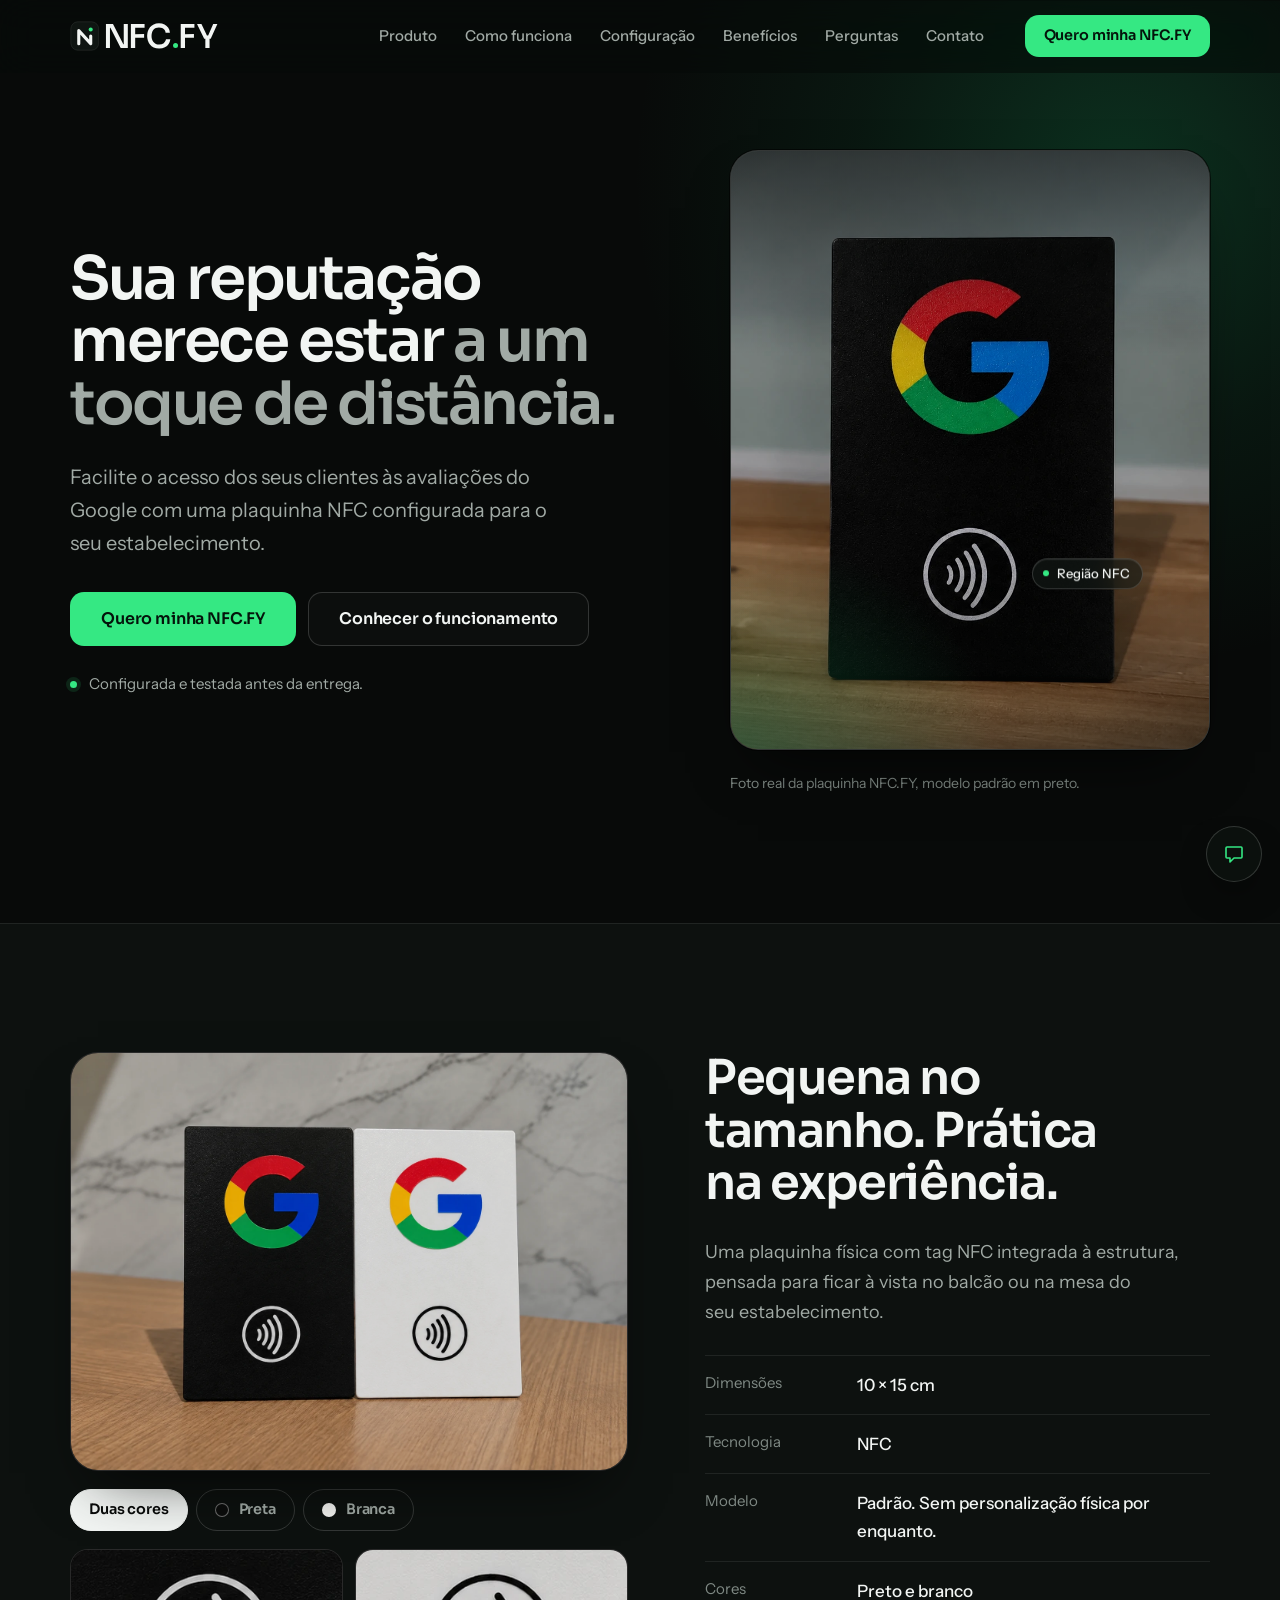
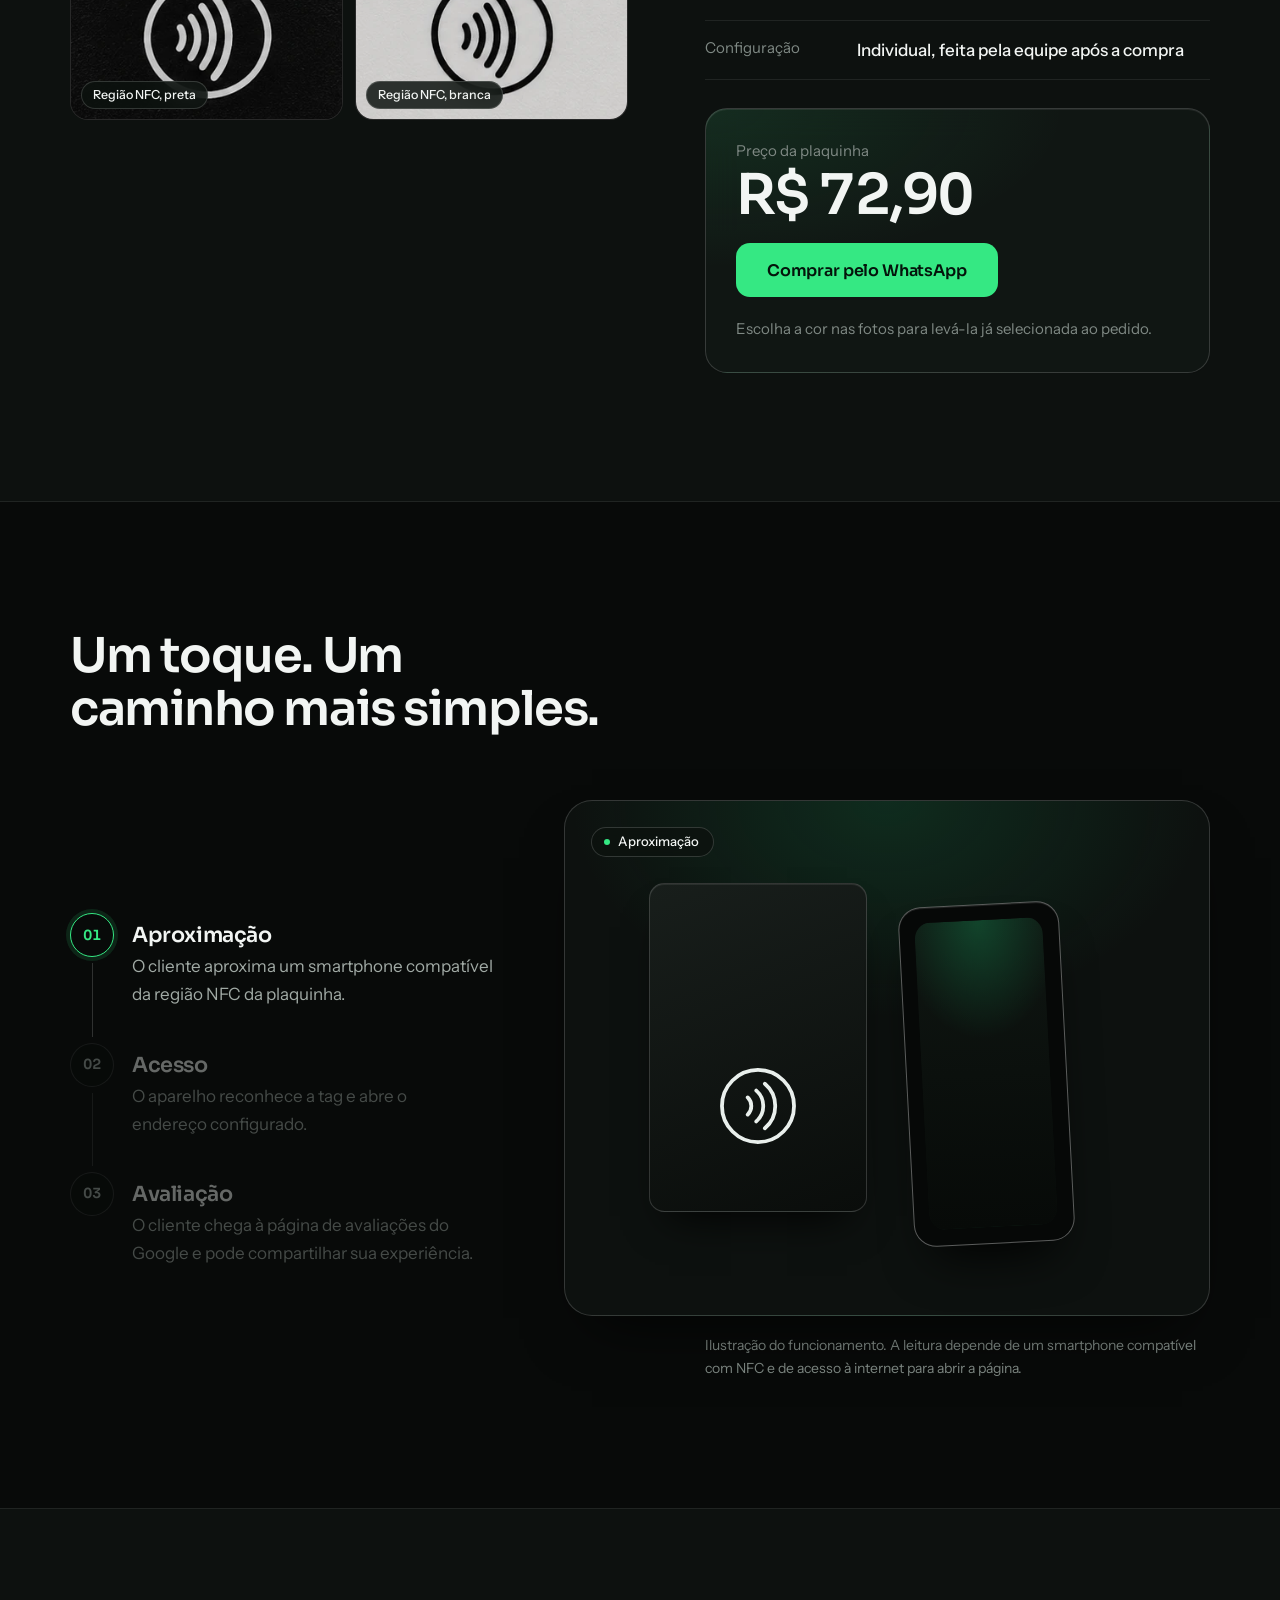
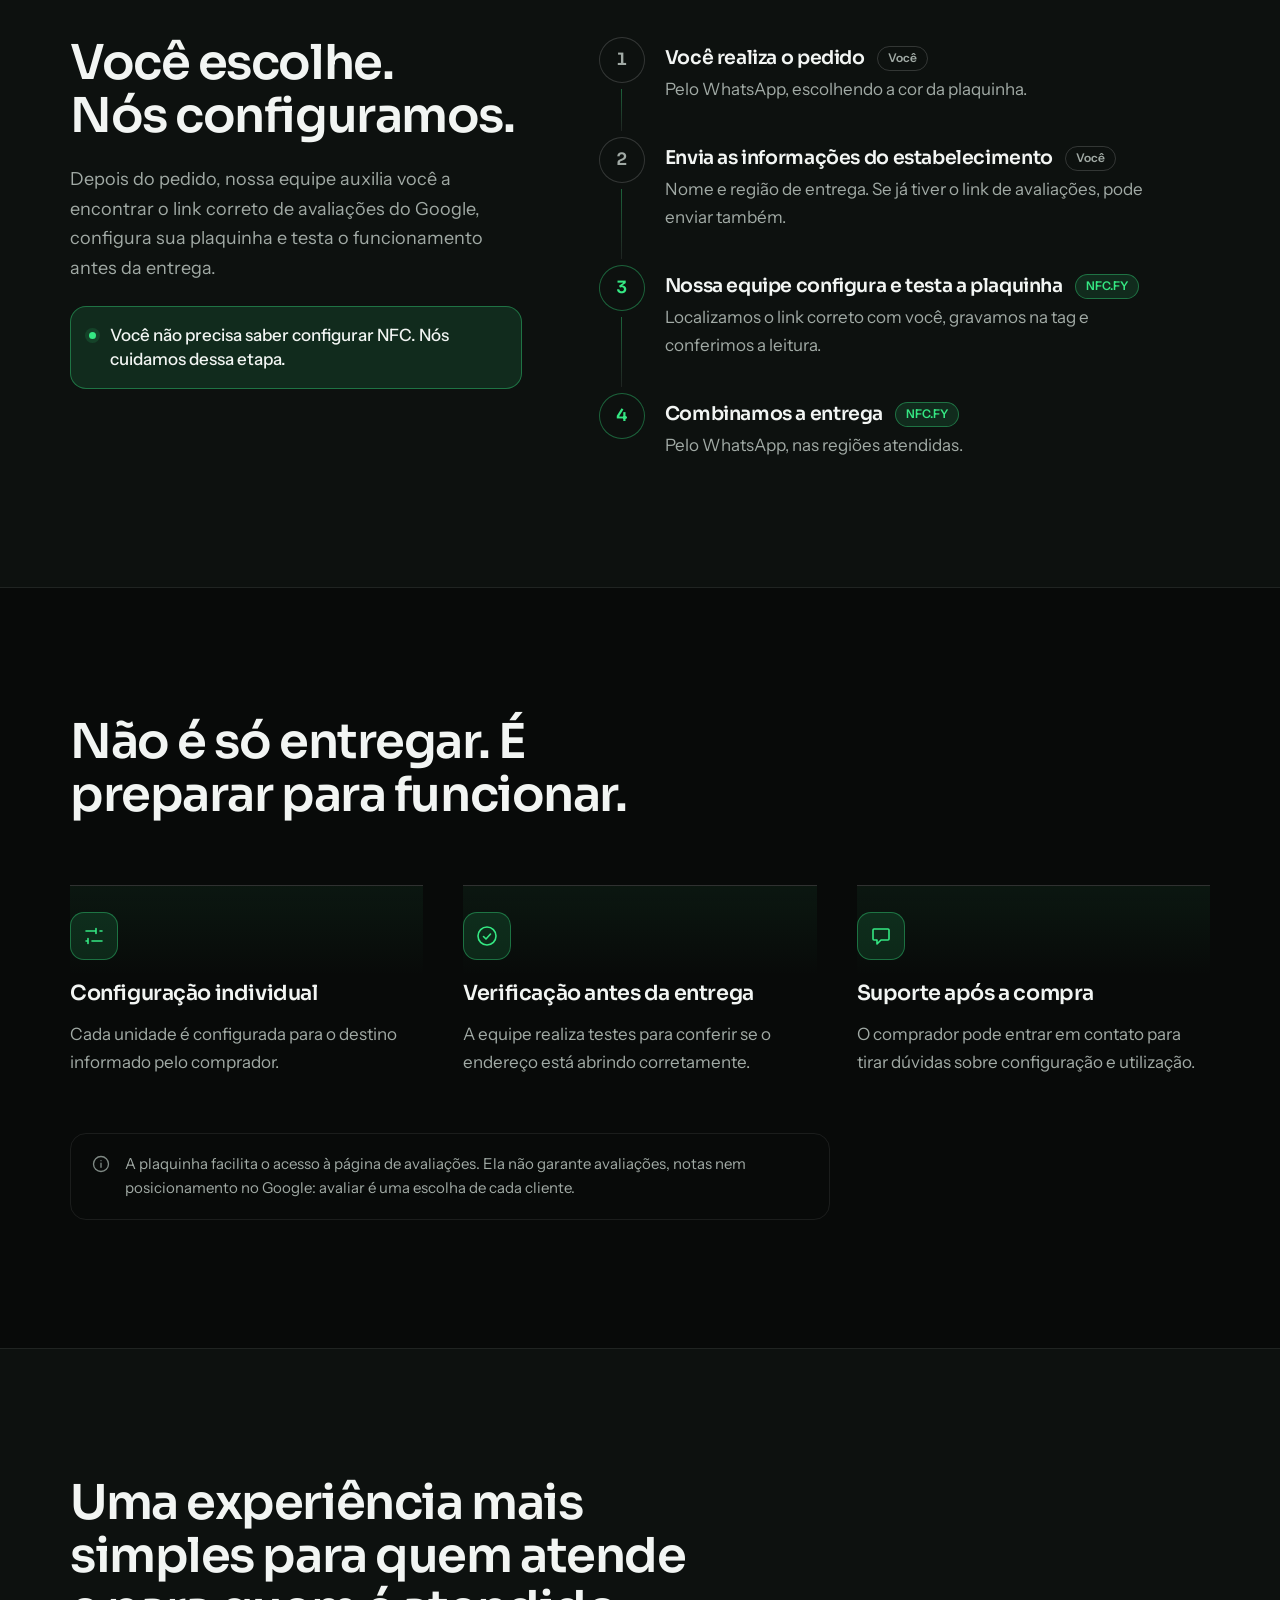
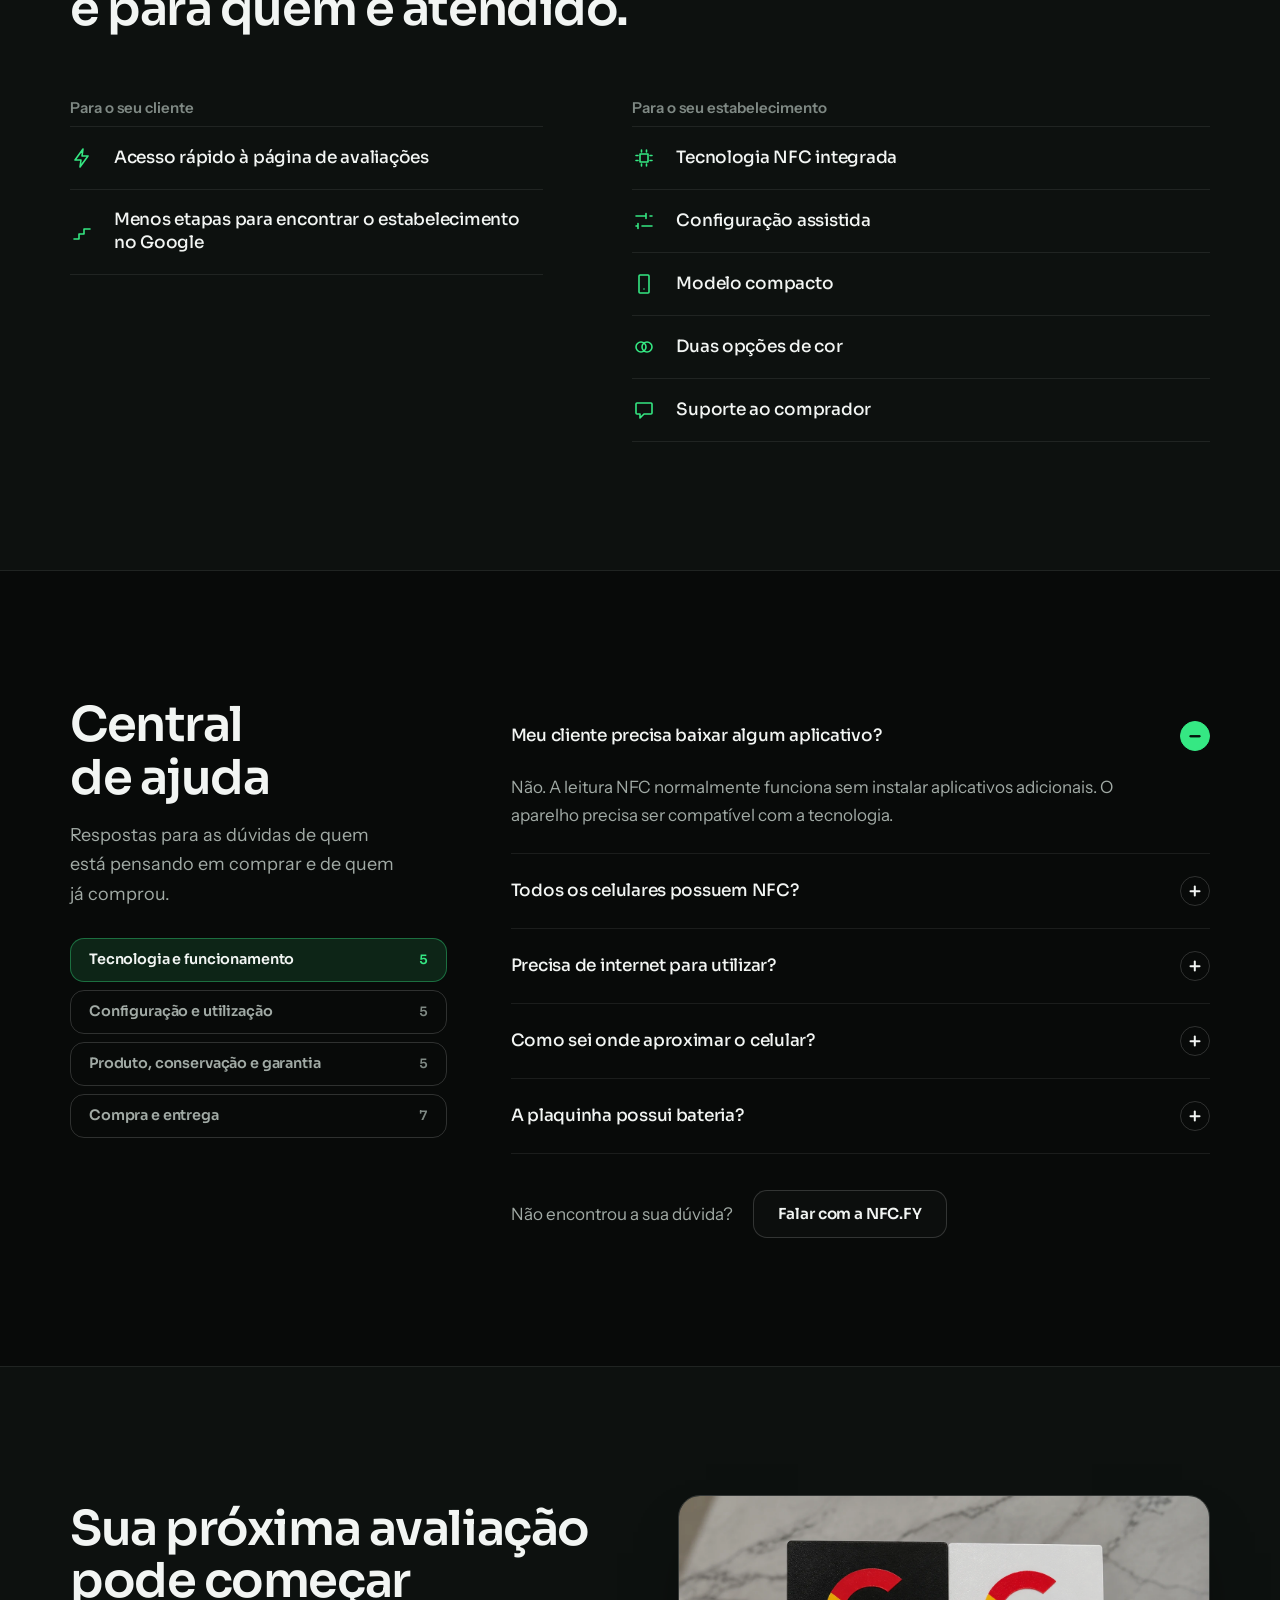
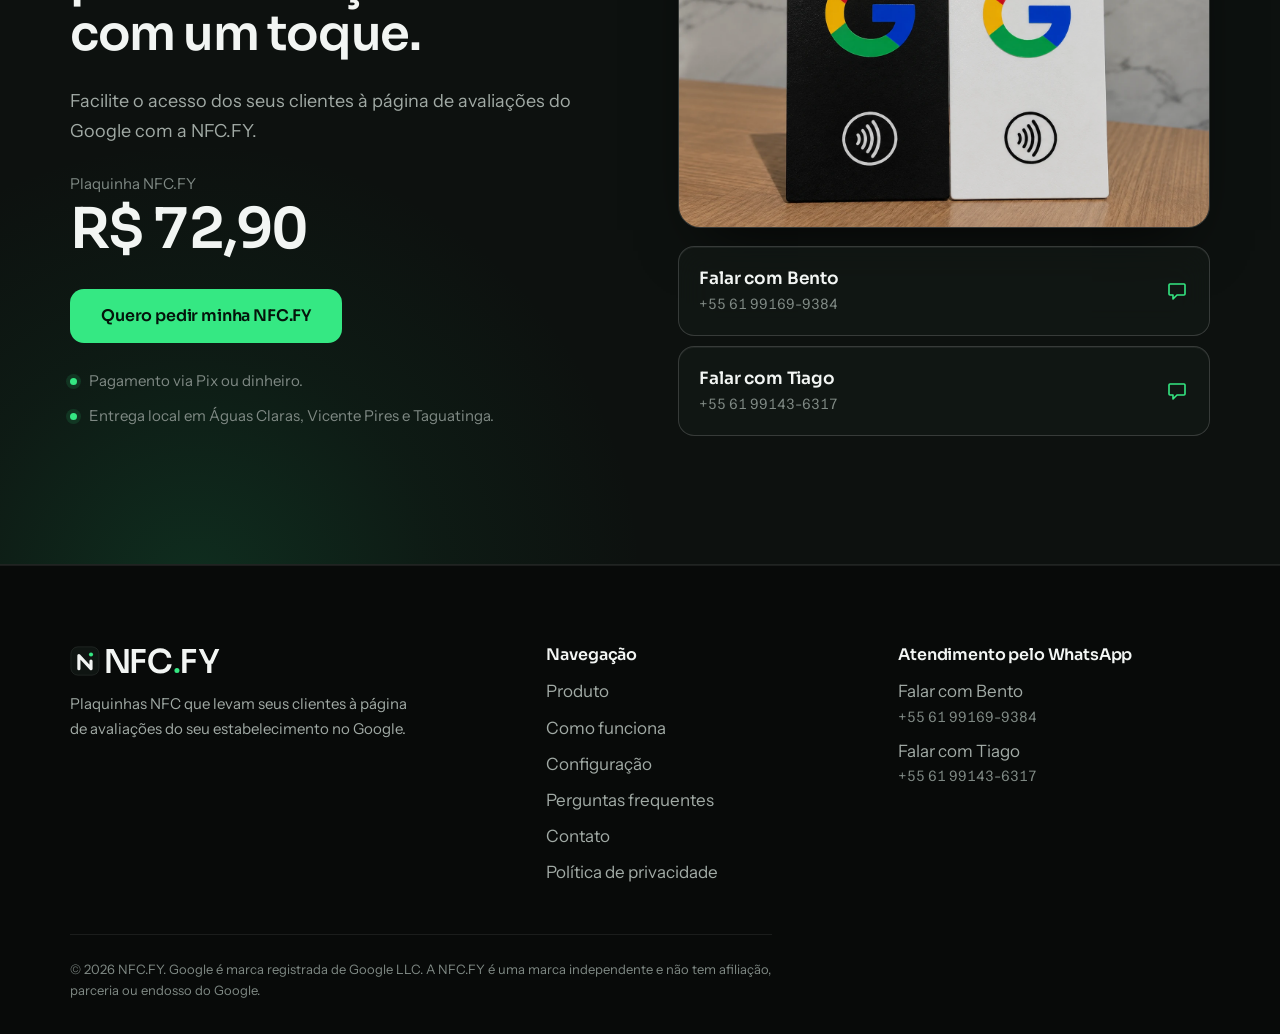
==== commit 60847bab: "Add files via upload" ====
--- a/index.html
+++ b/index.html
@@ -1,11 +1,9 @@
 <!doctype html>
-<html lang="pt-BR">
-<head>
-  <meta charset="utf-8">
-  <meta name="viewport" content="width=device-width, initial-scale=1, viewport-fit=cover">
-  <title>NFC.FY | Plaquinhas NFC para avaliações no Google</title>
+<html lang="pt-BR"><head><meta charset="utf-8"><meta name="viewport" content="width=device-width, initial-scale=1">
+<title>NFC.FY | Plaquinhas NFC para avaliações no Google</title>
   <meta name="description" content="Facilite o acesso dos seus clientes às avaliações do Google com plaquinhas NFC configuradas para seu estabelecimento. Atendimento e entrega local.">
   <meta name="theme-color" content="#080a09">
+<meta name="claude:viewport-fit-sides" content="cover">
   <meta name="color-scheme" content="dark">
 
   <meta property="og:type" content="website">
@@ -13,23 +11,7 @@
   <meta property="og:site_name" content="NFC.FY">
   <meta property="og:title" content="NFC.FY | Plaquinhas NFC para avaliações no Google">
   <meta property="og:description" content="Sua reputação a um toque de distância. Plaquinha NFC configurada e testada para o seu estabelecimento, com entrega local.">
-  <meta property="og:image" content="assets/img/og-image.jpg">
-  <meta property="og:image:width" content="1200">
-  <meta property="og:image:height" content="630">
-  <meta property="og:image:alt" content="NFC.FY: plaquinha NFC preta para avaliações do Google, R$ 72,90">
   <meta name="twitter:card" content="summary_large_image">
-
-  <link rel="icon" href="favicon.svg" type="image/svg+xml">
-  <link rel="icon" href="favicon.ico" sizes="48x48">
-  <link rel="apple-touch-icon" href="apple-touch-icon.png">
-
-  <link rel="preload" href="assets/fonts/sora-latin-wght-normal.woff2" as="font" type="font/woff2" crossorigin>
-  <link rel="preload" href="assets/fonts/instrument-sans-latin-wght-normal.woff2" as="font" type="font/woff2" crossorigin>
-
-  <link rel="stylesheet" href="css/tokens.css">
-  <link rel="stylesheet" href="css/base.css">
-  <link rel="stylesheet" href="css/components.css">
-  <link rel="stylesheet" href="css/sections.css">
 
   <script type="application/ld+json">
   {
@@ -241,9 +223,2479 @@
       .hero-copy > *, .hero-photo { animation: none; }
     </style>
   </noscript>
-</head>
-
-<body>
+<style>
+/* ==========================================================================
+   NFC.FY — design tokens (Dark Glass)
+   Fundo preto profundo, verde neon controlado como detalhe de identidade,
+   vidro escuro só onde ele tem função (cabeçalho, preço, legenda da foto,
+   atendimento). Sora nos títulos, Instrument Sans no texto.
+   ========================================================================== */
+
+@font-face {
+  font-family: "Sora";
+  src: url("[data-uri]") format("woff2");
+  font-weight: 100 800;
+  font-style: normal;
+  font-display: swap;
+}
+
+@font-face {
+  font-family: "Instrument Sans";
+  src: url("[data-uri]") format("woff2");
+  font-weight: 400 700;
+  font-style: normal;
+  font-display: swap;
+}
+
+:root {
+  color-scheme: dark;
+
+  /* Superfícies */
+  --bg: #080a09;
+  --bg-2: #0d110f;
+  --bg-3: #131915;
+  --glass: rgba(20, 27, 23, 0.62);
+  --glass-strong: rgba(13, 18, 15, 0.84);
+
+  /* Linhas */
+  --line: rgba(255, 255, 255, 0.08);
+  --line-strong: rgba(255, 255, 255, 0.16);
+
+  /* Texto */
+  --text: #f2f5f3;
+  --text-2: #a1aaa5;
+  --text-3: #7f8984;
+
+  /* Verde */
+  --neon: #35e883;
+  --neon-hover: #5af59d;
+  --neon-ink: #04140b;
+  --neon-soft: rgba(53, 232, 131, 0.12);
+  --neon-line: rgba(53, 232, 131, 0.38);
+  --green: #168a52;
+  --green-deep: #0c3a26;
+
+  /* Tipografia */
+  --font-display: "Sora", "Avenir Next", "Segoe UI", system-ui, sans-serif;
+  --font-body: "Instrument Sans", "Segoe UI", system-ui, -apple-system, sans-serif;
+
+  --fs-body: 1.0625rem;
+  --fs-small: 0.9375rem;
+  --fs-h1: clamp(1.9rem, 1.1rem + 3.3vw, 3.75rem);
+  --fs-h2: clamp(1.9rem, 1.3rem + 2.2vw, 3rem);
+  --fs-h3: 1.1875rem;
+
+  /* Forma */
+  --radius-s: 10px;
+  --radius-m: 16px;
+  --radius-l: 28px;
+
+  /* Layout */
+  --wrap: 1180px;
+  --gutter: 20px;
+  --header-h: 72px;
+  --shadow-lift: 0 30px 60px -28px rgba(0, 0, 0, 0.8);
+}
+
+/* ==========================================================================
+   Base: reset, tipografia, estrutura de página
+   ========================================================================== */
+
+*,
+*::before,
+*::after {
+  box-sizing: border-box;
+}
+
+html {
+  -webkit-text-size-adjust: 100%;
+  scroll-behavior: smooth;
+  scroll-padding-top: calc(var(--header-h) + 16px);
+  background: var(--bg);
+}
+
+body {
+  margin: 0;
+  background: var(--bg);
+  color: var(--text);
+  font-family: var(--font-body);
+  font-size: var(--fs-body);
+  line-height: 1.65;
+  -webkit-font-smoothing: antialiased;
+  text-rendering: optimizeLegibility;
+}
+
+/* Faixa que preenche a área segura superior em celulares com recorte */
+body::before {
+  content: "";
+  position: fixed;
+  inset: 0 0 auto;
+  height: env(safe-area-inset-top, 0px);
+  background: var(--bg);
+  z-index: 60;
+}
+
+img,
+svg {
+  display: block;
+  max-width: 100%;
+}
+
+img {
+  height: auto;
+}
+
+h1,
+h2,
+h3,
+p,
+ul,
+ol,
+dl,
+dd,
+figure {
+  margin: 0;
+}
+
+ul,
+ol {
+  padding: 0;
+  list-style: none;
+}
+
+h1,
+h2,
+h3 {
+  font-family: var(--font-display);
+  font-weight: 600;
+  color: var(--text);
+  letter-spacing: -0.03em;
+  line-height: 1.1;
+  text-wrap: balance;
+}
+
+h1 {
+  font-size: var(--fs-h1);
+  letter-spacing: -0.04em;
+  line-height: 1.04;
+}
+
+h2 {
+  font-size: var(--fs-h2);
+}
+
+h3 {
+  font-size: var(--fs-h3);
+  letter-spacing: -0.02em;
+  line-height: 1.25;
+}
+
+p {
+  text-wrap: pretty;
+}
+
+a {
+  color: inherit;
+}
+
+button,
+input,
+select,
+textarea {
+  font: inherit;
+  color: inherit;
+}
+
+button {
+  cursor: pointer;
+}
+
+:focus-visible {
+  outline: 2px solid var(--neon);
+  outline-offset: 3px;
+  border-radius: 6px;
+}
+
+::selection {
+  background: rgba(53, 232, 131, 0.28);
+  color: var(--text);
+}
+
+/* Estrutura */
+.wrap {
+  width: 100%;
+  max-width: var(--wrap);
+  margin-inline: auto;
+  padding-left: max(var(--gutter), env(safe-area-inset-left, 0px));
+  padding-right: max(var(--gutter), env(safe-area-inset-right, 0px));
+}
+
+.section {
+  padding-block: clamp(72px, 10vw, 136px);
+}
+
+.section--raised {
+  background: var(--bg-2);
+  border-block: 1px solid var(--line);
+}
+
+.section-head {
+  display: grid;
+  gap: 16px;
+  max-width: 660px;
+  margin-bottom: clamp(36px, 5vw, 64px);
+}
+
+.lead {
+  color: var(--text-2);
+  font-size: 1.125rem;
+  max-width: 54ch;
+}
+
+.skip-link {
+  position: absolute;
+  left: 16px;
+  top: -80px;
+  z-index: 100;
+  padding: 12px 18px;
+  background: var(--neon);
+  color: var(--neon-ink);
+  border-radius: var(--radius-s);
+  text-decoration: none;
+  font-weight: 600;
+  transition: top 0.2s;
+}
+
+.skip-link:focus {
+  top: calc(env(safe-area-inset-top, 0px) + 12px);
+}
+
+.visually-hidden {
+  position: absolute;
+  width: 1px;
+  height: 1px;
+  margin: -1px;
+  padding: 0;
+  overflow: hidden;
+  clip: rect(0 0 0 0);
+  white-space: nowrap;
+  border: 0;
+}
+
+.icon {
+  width: 24px;
+  height: 24px;
+  fill: none;
+  stroke: currentColor;
+  stroke-width: 1.6;
+  stroke-linecap: round;
+  stroke-linejoin: round;
+  flex: none;
+}
+
+@media (prefers-reduced-motion: reduce) {
+  html {
+    scroll-behavior: auto;
+  }
+
+  *,
+  *::before,
+  *::after {
+    animation-duration: 0.001ms !important;
+    animation-iteration-count: 1 !important;
+    transition-duration: 0.001ms !important;
+    transition-delay: 0s !important;
+  }
+}
+
+/* ==========================================================================
+   Componentes reutilizáveis
+   .btn · .site-header · .tabs · .faq · .float · dialog
+   ========================================================================== */
+
+/* ---------- Botões ---------- */
+.btn {
+  display: inline-flex;
+  align-items: center;
+  justify-content: center;
+  gap: 10px;
+  min-height: 48px;
+  padding: 0 24px;
+  border: 1px solid transparent;
+  border-radius: 14px;
+  font-family: var(--font-display);
+  font-size: 0.95rem;
+  font-weight: 600;
+  letter-spacing: -0.01em;
+  text-decoration: none;
+  text-align: center;
+  line-height: 1.2;
+  transition: background-color 0.25s, border-color 0.25s, color 0.25s, transform 0.25s, box-shadow 0.25s;
+}
+
+.btn:active {
+  transform: translateY(1px);
+}
+
+.btn--primary {
+  background: var(--neon);
+  color: var(--neon-ink);
+}
+
+.btn--primary:hover {
+  background: var(--neon-hover);
+  transform: translateY(-1px);
+  box-shadow: 0 12px 28px -14px rgba(53, 232, 131, 0.7);
+}
+
+.btn--ghost {
+  border-color: var(--line-strong);
+  color: var(--text);
+  background: rgba(255, 255, 255, 0.02);
+}
+
+.btn--ghost:hover {
+  border-color: var(--neon-line);
+  background: var(--neon-soft);
+  transform: translateY(-1px);
+}
+
+.btn--lg {
+  min-height: 54px;
+  padding: 0 30px;
+  font-size: 1rem;
+}
+
+.btn--sm {
+  min-height: 42px;
+  padding: 0 18px;
+  font-size: 0.9rem;
+}
+
+/* ---------- Cabeçalho (vidro) ---------- */
+.site-header {
+  position: sticky;
+  top: env(safe-area-inset-top, 0px);
+  z-index: 50;
+  background: rgba(8, 10, 9, 0.6);
+  -webkit-backdrop-filter: saturate(1.5) blur(18px);
+  backdrop-filter: saturate(1.5) blur(18px);
+  border-bottom: 1px solid transparent;
+  transition: border-color 0.3s;
+}
+
+.site-header.is-scrolled {
+  border-bottom-color: var(--line);
+}
+
+.header-inner {
+  display: flex;
+  align-items: center;
+  gap: 28px;
+  height: var(--header-h);
+}
+
+.brand {
+  display: block;
+  flex: none;
+}
+
+.brand img {
+  width: 148px;
+  height: auto;
+}
+
+.nav {
+  display: none;
+  margin-left: auto;
+}
+
+.nav ul {
+  display: flex;
+  gap: 2px;
+}
+
+.nav ul a {
+  display: block;
+  padding: 10px 13px;
+  border-radius: 10px;
+  color: var(--text-2);
+  font-size: 0.9375rem;
+  font-weight: 500;
+  text-decoration: none;
+  transition: color 0.2s, background-color 0.2s;
+}
+
+.nav ul a:hover {
+  color: var(--text);
+  background: rgba(255, 255, 255, 0.05);
+}
+
+.header-cta {
+  display: none;
+}
+
+.nav-toggle {
+  display: inline-grid;
+  place-items: center;
+  width: 46px;
+  height: 46px;
+  margin-left: auto;
+  border: 1px solid var(--line-strong);
+  border-radius: 12px;
+  background: rgba(255, 255, 255, 0.03);
+}
+
+.nav-toggle .icon--close,
+.nav-toggle[aria-expanded="true"] .icon--menu {
+  display: none;
+}
+
+.nav-toggle[aria-expanded="true"] .icon--close {
+  display: block;
+}
+
+/* Painel móvel */
+.nav.is-open {
+  display: block;
+  position: absolute;
+  inset: var(--header-h) 0 auto;
+  padding: 8px max(var(--gutter), env(safe-area-inset-right, 0px)) 24px max(var(--gutter), env(safe-area-inset-left, 0px));
+  background: var(--glass-strong);
+  -webkit-backdrop-filter: blur(22px);
+  backdrop-filter: blur(22px);
+  border-bottom: 1px solid var(--line);
+  box-shadow: var(--shadow-lift);
+}
+
+.nav.is-open ul {
+  flex-direction: column;
+  gap: 0;
+}
+
+.nav.is-open ul a {
+  padding: 16px 4px;
+  border-radius: 0;
+  border-bottom: 1px solid var(--line);
+  color: var(--text);
+  font-size: 1.05rem;
+}
+
+.nav-cta {
+  margin-top: 20px;
+  width: 100%;
+}
+
+@media (min-width: 1120px) {
+  .nav {
+    display: block;
+  }
+
+  .nav-toggle,
+  .nav-cta {
+    display: none;
+  }
+
+  .header-cta {
+    display: inline-flex;
+  }
+}
+
+/* ---------- Abas (galeria e categorias do FAQ) ---------- */
+.tabs {
+  display: flex;
+  flex-wrap: wrap;
+  gap: 8px;
+}
+
+.tab {
+  display: inline-flex;
+  align-items: center;
+  gap: 10px;
+  min-height: 42px;
+  padding: 0 18px;
+  border: 1px solid var(--line-strong);
+  border-radius: 999px;
+  background: transparent;
+  color: var(--text-2);
+  font-family: var(--font-display);
+  font-size: 0.9rem;
+  font-weight: 600;
+  letter-spacing: -0.01em;
+  transition: background-color 0.25s, border-color 0.25s, color 0.25s;
+}
+
+.tab:hover {
+  color: var(--text);
+  border-color: var(--text-3);
+}
+
+.tab[aria-selected="true"] {
+  background: var(--text);
+  border-color: var(--text);
+  color: var(--bg);
+}
+
+.swatch {
+  width: 14px;
+  height: 14px;
+  border-radius: 50%;
+  border: 1px solid var(--line-strong);
+}
+
+.swatch--white {
+  background: #f4f4f1;
+}
+
+.swatch--black {
+  background: #0b0c0b;
+  border-color: rgba(255, 255, 255, 0.4);
+}
+
+.tab[aria-selected="true"] .swatch--black {
+  border-color: rgba(0, 0, 0, 0.5);
+}
+
+.tab[aria-selected="true"] .swatch--white {
+  border-color: rgba(0, 0, 0, 0.35);
+}
+
+/* ---------- Acordeão (FAQ) ---------- */
+.faq-item {
+  border-bottom: 1px solid var(--line);
+}
+
+.faq-item:first-child {
+  border-top: 1px solid var(--line);
+}
+
+.faq-item h3 {
+  letter-spacing: -0.015em;
+  line-height: 1.35;
+}
+
+.faq-q {
+  display: flex;
+  align-items: center;
+  justify-content: space-between;
+  gap: 20px;
+  width: 100%;
+  padding: 22px 0;
+  border: 0;
+  background: none;
+  text-align: left;
+  font-family: var(--font-display);
+  font-size: 1.0625rem;
+  font-weight: 500;
+  letter-spacing: -0.015em;
+  line-height: 1.35;
+  transition: color 0.2s;
+}
+
+.faq-q:hover {
+  color: var(--neon);
+}
+
+.faq-icon {
+  position: relative;
+  flex: none;
+  width: 30px;
+  height: 30px;
+  border: 1px solid var(--line-strong);
+  border-radius: 50%;
+  transition: background-color 0.25s, border-color 0.25s;
+}
+
+.faq-icon::before,
+.faq-icon::after {
+  content: "";
+  position: absolute;
+  left: 50%;
+  top: 50%;
+  width: 11px;
+  height: 1.6px;
+  background: var(--text);
+  border-radius: 2px;
+  transform: translate(-50%, -50%);
+  transition: transform 0.3s, background-color 0.25s;
+}
+
+.faq-icon::after {
+  transform: translate(-50%, -50%) rotate(90deg);
+}
+
+.faq-item.is-open .faq-icon {
+  background: var(--neon);
+  border-color: var(--neon);
+}
+
+.faq-item.is-open .faq-icon::before,
+.faq-item.is-open .faq-icon::after {
+  background: var(--neon-ink);
+}
+
+.faq-item.is-open .faq-icon::after {
+  transform: translate(-50%, -50%) rotate(0deg);
+}
+
+.faq-a {
+  display: grid;
+  grid-template-rows: 0fr;
+  visibility: hidden;
+  transition: grid-template-rows 0.32s ease, visibility 0s linear 0.32s;
+}
+
+.faq-a > div {
+  min-height: 0;
+  overflow: hidden;
+}
+
+.faq-a p,
+.faq-a ul {
+  padding: 0 clamp(0px, 6vw, 52px) 0 0;
+  color: var(--text-2);
+  max-width: 62ch;
+}
+
+.faq-a > div > :last-child {
+  margin-bottom: 24px;
+}
+
+.faq-a p + p,
+.faq-a p + ul,
+.faq-a ul + p {
+  margin-top: 12px;
+}
+
+.faq-a ul {
+  display: grid;
+  gap: 8px;
+  list-style: none;
+}
+
+.faq-a ul li {
+  position: relative;
+  padding-left: 18px;
+}
+
+.faq-a ul li::before {
+  content: "";
+  position: absolute;
+  left: 0;
+  top: 0.7em;
+  width: 6px;
+  height: 6px;
+  border-radius: 50%;
+  background: var(--neon);
+  opacity: 0.8;
+}
+
+.faq-a a {
+  color: var(--neon);
+  text-underline-offset: 4px;
+}
+
+.faq-item.is-open .faq-a {
+  grid-template-rows: 1fr;
+  visibility: visible;
+  transition-delay: 0s;
+}
+
+/* ---------- Botão flutuante de WhatsApp (vidro) ---------- */
+.float {
+  position: fixed;
+  right: max(18px, env(safe-area-inset-right, 0px));
+  bottom: max(18px, env(safe-area-inset-bottom, 0px));
+  z-index: 40;
+  display: flex;
+  flex-direction: column;
+  align-items: flex-end;
+  gap: 12px;
+}
+
+.float-btn {
+  display: grid;
+  place-items: center;
+  width: 56px;
+  height: 56px;
+  border: 1px solid var(--line-strong);
+  border-radius: 50%;
+  background: var(--glass-strong);
+  -webkit-backdrop-filter: blur(16px);
+  backdrop-filter: blur(16px);
+  color: var(--neon);
+  box-shadow: 0 16px 36px -14px rgba(0, 0, 0, 0.9);
+  transition: border-color 0.25s, transform 0.25s, background-color 0.25s;
+}
+
+.float-btn:hover {
+  border-color: var(--neon-line);
+  background: rgba(20, 30, 25, 0.9);
+  transform: translateY(-2px);
+}
+
+.float-btn .icon--close,
+.float-btn[aria-expanded="true"] .icon--chat {
+  display: none;
+}
+
+.float-btn[aria-expanded="true"] .icon--close {
+  display: block;
+}
+
+.float-menu {
+  width: min(320px, calc(100vw - 36px));
+  padding: 8px;
+  background: var(--glass-strong);
+  -webkit-backdrop-filter: blur(22px) saturate(1.4);
+  backdrop-filter: blur(22px) saturate(1.4);
+  border: 1px solid var(--line-strong);
+  border-radius: var(--radius-m);
+  box-shadow: 0 30px 60px -24px rgba(0, 0, 0, 0.9), inset 0 1px 0 rgba(255, 255, 255, 0.06);
+  animation: menu-in 0.24s ease-out;
+}
+
+@keyframes menu-in {
+  from {
+    opacity: 0;
+    transform: translateY(8px);
+  }
+}
+
+.float-title {
+  padding: 12px 12px 8px;
+  color: var(--text-3);
+  font-size: 0.875rem;
+}
+
+.float-menu a {
+  display: grid;
+  gap: 2px;
+  padding: 12px;
+  border-radius: 10px;
+  text-decoration: none;
+  transition: background-color 0.2s;
+}
+
+.float-menu a:hover {
+  background: rgba(255, 255, 255, 0.06);
+}
+
+.float-name {
+  font-family: var(--font-display);
+  font-weight: 600;
+  letter-spacing: -0.01em;
+}
+
+.float-phone {
+  color: var(--text-3);
+  font-size: 0.9rem;
+  font-variant-numeric: tabular-nums;
+}
+
+/* ---------- Diálogo de pedido e suporte (vidro) ---------- */
+dialog {
+  width: min(560px, calc(100vw - 32px));
+  max-height: calc(100dvh - 32px);
+  padding: 0;
+  border: 1px solid var(--line-strong);
+  border-radius: var(--radius-l);
+  background: var(--bg-2);
+  color: var(--text);
+  box-shadow: 0 50px 100px -30px rgba(0, 0, 0, 0.95), inset 0 1px 0 rgba(255, 255, 255, 0.06);
+  overflow: auto;
+}
+
+dialog::backdrop {
+  background: rgba(2, 4, 3, 0.7);
+  -webkit-backdrop-filter: blur(6px);
+  backdrop-filter: blur(6px);
+}
+
+dialog[open] {
+  animation: dialog-in 0.26s ease-out;
+}
+
+@keyframes dialog-in {
+  from {
+    opacity: 0;
+    transform: translateY(12px) scale(0.985);
+  }
+}
+
+.dialog-panel {
+  position: relative;
+  display: grid;
+  gap: 20px;
+  padding: clamp(24px, 5vw, 36px);
+  background: radial-gradient(120% 60% at 0% 0%, rgba(53, 232, 131, 0.07), transparent 60%);
+}
+
+.dialog-close {
+  position: absolute;
+  top: 16px;
+  right: 16px;
+  display: grid;
+  place-items: center;
+  width: 40px;
+  height: 40px;
+  border: 1px solid var(--line);
+  border-radius: 50%;
+  background: rgba(255, 255, 255, 0.04);
+  transition: background-color 0.2s, border-color 0.2s;
+}
+
+.dialog-close:hover {
+  background: rgba(255, 255, 255, 0.09);
+  border-color: var(--line-strong);
+}
+
+.dialog-panel h2 {
+  font-size: 1.65rem;
+  padding-right: 48px;
+}
+
+.dialog-intro {
+  color: var(--text-2);
+  max-width: 46ch;
+}
+
+.order-fields {
+  display: grid;
+  gap: 16px;
+}
+
+dialog[data-mode="support"] .order-fields {
+  display: none;
+}
+
+.field {
+  display: grid;
+  gap: 8px;
+  min-width: 0;
+  margin: 0;
+  padding: 0;
+  border: 0;
+}
+
+.field > label,
+.field > legend {
+  padding: 0;
+  font-size: 0.9375rem;
+  font-weight: 600;
+}
+
+.field input[type="text"],
+.field input[type="url"],
+.field select {
+  width: 100%;
+  min-height: 48px;
+  padding: 0 14px;
+  border: 1px solid var(--line-strong);
+  border-radius: 12px;
+  background: rgba(255, 255, 255, 0.04);
+  transition: border-color 0.2s, box-shadow 0.2s, background-color 0.2s;
+}
+
+.field input::placeholder {
+  color: var(--text-3);
+}
+
+.field input:hover,
+.field select:hover {
+  border-color: var(--text-3);
+}
+
+.field input:focus,
+.field select:focus {
+  outline: none;
+  border-color: var(--neon);
+  background: rgba(255, 255, 255, 0.06);
+  box-shadow: 0 0 0 4px rgba(53, 232, 131, 0.14);
+}
+
+.choice-row {
+  display: flex;
+  gap: 8px;
+}
+
+.choice {
+  position: relative;
+  flex: 1;
+}
+
+.choice input {
+  position: absolute;
+  opacity: 0;
+  inset: 0;
+  cursor: pointer;
+}
+
+.choice span {
+  display: grid;
+  place-items: center;
+  min-height: 48px;
+  border: 1px solid var(--line-strong);
+  border-radius: 12px;
+  font-weight: 600;
+  transition: background-color 0.25s, border-color 0.25s, color 0.25s;
+}
+
+.choice input:hover + span {
+  border-color: var(--text-3);
+}
+
+.choice input:checked + span {
+  background: var(--neon);
+  border-color: var(--neon);
+  color: var(--neon-ink);
+}
+
+.choice input:focus-visible + span {
+  outline: 2px solid var(--neon);
+  outline-offset: 3px;
+}
+
+.preview {
+  display: grid;
+  gap: 6px;
+  padding: 14px 16px;
+  background: rgba(255, 255, 255, 0.04);
+  border: 1px solid var(--line);
+  border-radius: 12px;
+}
+
+.preview-label {
+  color: var(--text-3);
+  font-size: 0.8125rem;
+  font-weight: 600;
+}
+
+.preview p {
+  font-size: 0.9375rem;
+  white-space: pre-line;
+  overflow-wrap: anywhere;
+}
+
+.dialog-actions {
+  display: grid;
+  grid-template-columns: 1fr 1fr;
+  gap: 10px;
+}
+
+@media (max-width: 480px) {
+  .dialog-actions {
+    grid-template-columns: 1fr;
+  }
+}
+
+/* ---------- Botão flutuante: entrada discreta e saída de cena ---------- */
+.float {
+  transition: opacity 0.3s ease, transform 0.3s ease, visibility 0s;
+}
+
+/* Some enquanto o contato, o rodapé (e o FAQ em telas estreitas) estão visíveis,
+   para não cobrir botões nem textos */
+.float.is-away {
+  opacity: 0;
+  visibility: hidden;
+  transform: translateY(10px);
+  pointer-events: none;
+  transition: opacity 0.3s ease, transform 0.3s ease, visibility 0s linear 0.3s;
+}
+
+.float-btn {
+  position: relative;
+  animation: float-in 0.7s cubic-bezier(0.2, 0.7, 0.2, 1) 0.9s both;
+}
+
+.float-btn::after {
+  content: "";
+  position: absolute;
+  inset: -1px;
+  border: 1.5px solid var(--neon);
+  border-radius: 50%;
+  opacity: 0;
+  pointer-events: none;
+  animation: float-pulse 2.4s ease-out 2.4s 2;
+}
+
+@keyframes float-in {
+  from {
+    opacity: 0;
+    transform: translateY(12px);
+  }
+}
+
+@keyframes float-pulse {
+  from {
+    opacity: 0.55;
+    transform: scale(1);
+  }
+
+  to {
+    opacity: 0;
+    transform: scale(1.6);
+  }
+}
+
+/* ---------- Documento (política de privacidade) ---------- */
+dialog.dialog--doc {
+  width: min(720px, calc(100vw - 32px));
+}
+
+.doc {
+  gap: 14px;
+}
+
+.doc-date {
+  margin-top: -6px;
+  color: var(--text-3);
+  font-size: 0.875rem;
+}
+
+.doc h3 {
+  margin-top: 12px;
+  font-size: 1.05rem;
+}
+
+.doc p,
+.doc li {
+  color: var(--text-2);
+  font-size: 0.96875rem;
+}
+
+.doc ul {
+  display: grid;
+  gap: 8px;
+  padding-left: 20px;
+  list-style: disc;
+}
+
+.doc li::marker {
+  color: var(--neon);
+}
+
+.doc strong {
+  color: var(--text);
+  font-weight: 600;
+}
+
+.doc a {
+  color: var(--neon);
+  text-underline-offset: 4px;
+}
+
+/* ==========================================================================
+   Seções da página
+   01 Hero · 02 Produto · 03 Como funciona · 04 Configuração · 05 Processo
+   06 Benefícios · 07 FAQ · 08 Conversão final · Rodapé
+   ========================================================================== */
+
+/* ---------- 01 · Hero ---------- */
+.hero {
+  position: relative;
+  overflow: hidden;
+  margin-top: calc(var(--header-h) * -1);
+  padding-top: calc(var(--header-h) + clamp(36px, 6vw, 88px));
+  padding-bottom: clamp(72px, 10vw, 128px);
+}
+
+.hero::before {
+  content: "";
+  position: absolute;
+  top: -34%;
+  right: -26%;
+  width: min(980px, 140vw);
+  aspect-ratio: 1;
+  background: radial-gradient(closest-side, rgba(22, 138, 82, 0.3), rgba(22, 138, 82, 0.1) 55%, transparent);
+  pointer-events: none;
+}
+
+.hero > .wrap {
+  position: relative;
+}
+
+.hero-grid {
+  display: grid;
+  gap: clamp(44px, 6vw, 72px);
+  align-items: center;
+}
+
+.hero-copy {
+  display: grid;
+  gap: 26px;
+  justify-items: start;
+}
+
+.hero-copy h1 .soft {
+  color: var(--text-2);
+}
+
+.hero-copy .lead {
+  font-size: clamp(1.0625rem, 1rem + 0.4vw, 1.25rem);
+  max-width: 44ch;
+}
+
+.actions {
+  display: flex;
+  flex-wrap: wrap;
+  gap: 12px;
+  margin-top: 6px;
+}
+
+.promise {
+  display: flex;
+  align-items: center;
+  gap: 12px;
+  color: var(--text-2);
+  font-size: var(--fs-small);
+}
+
+.dot {
+  width: 7px;
+  height: 7px;
+  flex: none;
+  border-radius: 50%;
+  background: var(--neon);
+  box-shadow: 0 0 0 4px var(--neon-soft);
+}
+
+.hero-photo {
+  position: relative;
+  isolation: isolate;
+  width: 100%;
+  max-width: 480px;
+  justify-self: start;
+}
+
+/* Brilho verde atrás da foto: profundidade sem ocupar área */
+.hero-photo::before {
+  content: "";
+  position: absolute;
+  inset: -10% -16% -6% -16%;
+  z-index: -1;
+  background: radial-gradient(closest-side, rgba(22, 138, 82, 0.3), transparent 72%);
+  pointer-events: none;
+}
+
+.photo-frame {
+  position: relative;
+  aspect-ratio: 860 / 1075;
+  overflow: hidden;
+  border: 1px solid var(--line-strong);
+  border-radius: var(--radius-l);
+  background: var(--bg-2);
+  box-shadow: var(--shadow-lift), 0 0 0 1px rgba(0, 0, 0, 0.6);
+  isolation: isolate;
+}
+
+.photo-frame img {
+  width: 100%;
+  height: 100%;
+  object-fit: cover;
+  filter: brightness(0.8) saturate(0.92) contrast(1.06);
+}
+
+/* Tratamento de luz: parede escurecida, luz verde lateral e base assentada no fundo */
+.photo-frame::after {
+  content: "";
+  position: absolute;
+  inset: 0;
+  background:
+    linear-gradient(180deg, rgba(8, 10, 9, 0.62), rgba(8, 10, 9, 0) 34%),
+    radial-gradient(85% 55% at 0% 100%, rgba(22, 138, 82, 0.34), transparent 65%),
+    linear-gradient(0deg, rgba(8, 10, 9, 0.55), transparent 30%),
+    radial-gradient(120% 90% at 50% 45%, transparent 58%, rgba(8, 10, 9, 0.5));
+  pointer-events: none;
+}
+
+/* Anéis de aproximação sobre o símbolo NFC (tocam duas vezes e param) */
+.tap {
+  position: absolute;
+  z-index: 1;
+  left: 50%;
+  top: 70.7%;
+  width: 21%;
+  aspect-ratio: 1;
+  transform: translate(-50%, -50%);
+  pointer-events: none;
+}
+
+.tap::before,
+.tap::after {
+  content: "";
+  position: absolute;
+  inset: 0;
+  border: 1.5px solid var(--neon);
+  border-radius: 50%;
+  opacity: 0;
+  animation: tap 2.8s cubic-bezier(0.2, 0.6, 0.3, 1) 1.4s 2;
+}
+
+.tap::after {
+  animation-delay: 2.2s;
+}
+
+@keyframes tap {
+  from {
+    transform: scale(0.95);
+    opacity: 0.7;
+  }
+
+  to {
+    transform: scale(1.7);
+    opacity: 0;
+  }
+}
+
+/* Legenda em vidro sobre a foto */
+.callout {
+  position: absolute;
+  z-index: 2;
+  left: 63%;
+  top: 70.7%;
+  transform: translateY(-50%);
+  display: flex;
+  align-items: center;
+  gap: 8px;
+  padding: 7px 12px 7px 10px;
+  border: 1px solid var(--line-strong);
+  border-radius: 999px;
+  background: var(--glass);
+  -webkit-backdrop-filter: blur(14px) saturate(1.4);
+  backdrop-filter: blur(14px) saturate(1.4);
+  box-shadow: inset 0 1px 0 rgba(255, 255, 255, 0.08);
+  font-size: 0.8125rem;
+  font-weight: 500;
+  line-height: 1.2;
+  white-space: nowrap;
+}
+
+.callout .dot {
+  width: 6px;
+  height: 6px;
+  box-shadow: none;
+}
+
+.hero-photo figcaption {
+  margin-top: 22px;
+  color: var(--text-3);
+  font-size: 0.875rem;
+  max-width: 40ch;
+}
+
+/* Entrada do hero: uma vez, sem repetir */
+@keyframes rise {
+  from {
+    opacity: 0;
+    transform: translateY(14px);
+  }
+}
+
+.hero-copy > *,
+.hero-photo {
+  animation: rise 0.8s cubic-bezier(0.2, 0.7, 0.2, 1) both;
+}
+
+.hero-copy > :nth-child(2) {
+  animation-delay: 0.08s;
+}
+
+.hero-copy > :nth-child(3) {
+  animation-delay: 0.16s;
+}
+
+.hero-copy > :nth-child(4) {
+  animation-delay: 0.24s;
+}
+
+.hero-photo {
+  animation-delay: 0.2s;
+}
+
+@media (min-width: 900px) {
+  .hero-grid {
+    grid-template-columns: minmax(0, 1.1fr) minmax(0, 0.9fr);
+  }
+
+  .hero-photo {
+    justify-self: end;
+  }
+}
+
+/* ---------- 02 · Produto ---------- */
+.product-grid {
+  display: grid;
+  gap: clamp(40px, 6vw, 80px);
+  align-items: start;
+}
+
+.gallery {
+  display: grid;
+  gap: 18px;
+}
+
+.stage {
+  position: relative;
+  aspect-ratio: 4 / 3;
+  overflow: hidden;
+  border: 1px solid var(--line-strong);
+  border-radius: var(--radius-l);
+  background: #000;
+  box-shadow: var(--shadow-lift);
+}
+
+.stage::after {
+  content: "";
+  position: absolute;
+  inset: 0;
+  background: radial-gradient(120% 100% at 50% 50%, transparent 70%, rgba(8, 10, 9, 0.3));
+  pointer-events: none;
+}
+
+.stage-panel {
+  position: absolute;
+  inset: 0;
+  opacity: 0;
+  visibility: hidden;
+  transition: opacity 0.4s ease, visibility 0s linear 0.4s;
+}
+
+.stage-panel.is-active {
+  opacity: 1;
+  visibility: visible;
+  transition-delay: 0s;
+}
+
+.stage-panel img {
+  width: 100%;
+  height: 100%;
+  object-fit: cover;
+  filter: brightness(0.97);
+}
+
+.details {
+  display: grid;
+  grid-template-columns: 1fr 1fr;
+  gap: 12px;
+}
+
+.detail {
+  position: relative;
+  overflow: hidden;
+  border: 1px solid var(--line-strong);
+  border-radius: 18px;
+  background: #000;
+}
+
+.detail img {
+  width: 100%;
+  aspect-ratio: 16 / 10;
+  object-fit: cover;
+  filter: brightness(0.95);
+}
+
+.detail figcaption {
+  position: absolute;
+  left: 10px;
+  bottom: 10px;
+  padding: 5px 11px;
+  border: 1px solid var(--line-strong);
+  border-radius: 999px;
+  background: var(--glass-strong);
+  -webkit-backdrop-filter: blur(12px);
+  backdrop-filter: blur(12px);
+  font-size: 0.78rem;
+  font-weight: 500;
+  line-height: 1.3;
+}
+
+.product-info {
+  display: grid;
+  gap: 28px;
+}
+
+.product-info h2 {
+  max-width: 15ch;
+}
+
+.specs {
+  display: grid;
+  border-top: 1px solid var(--line);
+}
+
+.specs > div {
+  display: grid;
+  grid-template-columns: 8.5rem 1fr;
+  gap: 16px;
+  padding: 15px 0;
+  border-bottom: 1px solid var(--line);
+}
+
+.specs dt {
+  color: var(--text-3);
+  font-size: var(--fs-small);
+}
+
+.specs dd {
+  font-weight: 500;
+}
+
+.buy {
+  display: grid;
+  gap: 20px;
+  padding: clamp(22px, 3.5vw, 30px);
+  border: 1px solid var(--line-strong);
+  border-radius: 22px;
+  background:
+    radial-gradient(130% 110% at 0% 0%, rgba(53, 232, 131, 0.11), transparent 55%),
+    var(--glass);
+  -webkit-backdrop-filter: blur(18px);
+  backdrop-filter: blur(18px);
+  box-shadow: inset 0 1px 0 rgba(255, 255, 255, 0.08);
+}
+
+.price-row {
+  display: flex;
+  flex-wrap: wrap;
+  align-items: flex-end;
+  justify-content: space-between;
+  gap: 20px 28px;
+}
+
+.price {
+  display: grid;
+  gap: 4px;
+}
+
+.price-label {
+  color: var(--text-3);
+  font-size: var(--fs-small);
+}
+
+.price-value {
+  font-family: var(--font-display);
+  font-size: clamp(2.6rem, 2rem + 2.4vw, 3.5rem);
+  font-weight: 600;
+  letter-spacing: -0.045em;
+  line-height: 1;
+  font-variant-numeric: tabular-nums;
+}
+
+.fine {
+  color: var(--text-3);
+  font-size: var(--fs-small);
+  max-width: 52ch;
+}
+
+@media (min-width: 900px) {
+  .product-grid {
+    grid-template-columns: minmax(0, 1.05fr) minmax(0, 0.95fr);
+  }
+
+  .gallery {
+    position: sticky;
+    top: calc(var(--header-h) + 32px);
+  }
+}
+
+/* ---------- 03 · Como funciona ---------- */
+.how-grid {
+  display: grid;
+  gap: clamp(36px, 5vw, 72px);
+  align-items: center;
+}
+
+.steps {
+  display: grid;
+}
+
+.step {
+  position: relative;
+  display: grid;
+  grid-template-columns: 44px 1fr;
+  gap: 18px;
+  padding-bottom: 34px;
+  transition: opacity 0.5s ease;
+}
+
+.step:last-child {
+  padding-bottom: 0;
+}
+
+.step:not(:last-child)::before {
+  content: "";
+  position: absolute;
+  left: 21.5px;
+  top: 50px;
+  bottom: 6px;
+  width: 1px;
+  background: var(--line-strong);
+}
+
+.step-num {
+  display: grid;
+  place-items: center;
+  width: 44px;
+  height: 44px;
+  border: 1px solid var(--line-strong);
+  border-radius: 50%;
+  background: var(--bg);
+  color: var(--text-2);
+  font-family: var(--font-display);
+  font-size: 0.875rem;
+  font-weight: 600;
+  font-variant-numeric: tabular-nums;
+  transition: border-color 0.4s, color 0.4s, box-shadow 0.4s;
+}
+
+.step h3 {
+  margin-top: 9px;
+  font-size: 1.3rem;
+}
+
+.step p {
+  margin-top: 4px;
+  max-width: 36ch;
+  color: var(--text-2);
+}
+
+/* Estados da demonstração: o passo atual acende, os anteriores ficam firmes */
+.how-grid[data-ready] .step {
+  opacity: 0.4;
+}
+
+.how-grid[data-ready][data-stage="1"] .step:nth-child(-n + 1),
+.how-grid[data-ready][data-stage="2"] .step:nth-child(-n + 2),
+.how-grid[data-stage="3"] .step {
+  opacity: 1;
+}
+
+.how-grid[data-stage="1"] .step:nth-child(1) .step-num,
+.how-grid[data-stage="2"] .step:nth-child(2) .step-num,
+.how-grid[data-stage="3"] .step:nth-child(3) .step-num {
+  border-color: var(--neon);
+  color: var(--neon);
+  box-shadow: 0 0 0 4px var(--neon-soft);
+}
+
+/* Demonstração */
+.demo {
+  position: relative;
+  container-type: inline-size;
+  aspect-ratio: 5 / 4;
+  overflow: hidden;
+  border: 1px solid var(--line-strong);
+  border-radius: var(--radius-l);
+  background:
+    radial-gradient(70% 60% at 50% 0%, rgba(22, 138, 82, 0.22), transparent 70%),
+    var(--bg-2);
+  box-shadow: var(--shadow-lift);
+}
+
+.demo-tag {
+  position: absolute;
+  z-index: 3;
+  left: 4%;
+  top: 5%;
+  display: grid;
+  height: 30px;
+  min-width: 112px;
+}
+
+.demo-tag span {
+  grid-area: 1 / 1;
+  display: inline-flex;
+  align-items: center;
+  justify-self: start;
+  gap: 8px;
+  padding: 0 14px 0 12px;
+  border: 1px solid var(--line-strong);
+  border-radius: 999px;
+  background: var(--glass-strong);
+  -webkit-backdrop-filter: blur(12px);
+  backdrop-filter: blur(12px);
+  font-size: 0.8125rem;
+  font-weight: 500;
+  opacity: 0;
+  transition: opacity 0.4s ease;
+}
+
+.demo-tag span::before {
+  content: "";
+  width: 6px;
+  height: 6px;
+  border-radius: 50%;
+  background: var(--neon);
+}
+
+.demo[data-stage="1"] .t1,
+.demo[data-stage="2"] .t2,
+.demo[data-stage="3"] .t3,
+.how-grid[data-stage="1"] .t1,
+.how-grid[data-stage="2"] .t2,
+.how-grid[data-stage="3"] .t3 {
+  opacity: 1;
+}
+
+.demo-plate {
+  position: absolute;
+  left: 13%;
+  top: 16%;
+  width: 34%;
+  aspect-ratio: 2 / 3;
+  border: 1px solid var(--line-strong);
+  border-radius: 7%/4.6%;
+  background: linear-gradient(160deg, #181e1b, #0a0d0b);
+  box-shadow: 0 24px 40px -20px rgba(0, 0, 0, 0.9), inset 0 1px 0 rgba(255, 255, 255, 0.08);
+}
+
+.demo-plate .nfc {
+  position: absolute;
+  left: 50%;
+  top: 68%;
+  width: 38%;
+  aspect-ratio: 1;
+  transform: translate(-50%, -50%);
+  color: #e9efec;
+}
+
+.demo-ring {
+  position: absolute;
+  left: 50%;
+  top: 68%;
+  width: 38%;
+  aspect-ratio: 1;
+  border: 1.5px solid var(--neon);
+  border-radius: 50%;
+  opacity: 0;
+  transform: translate(-50%, -50%);
+}
+
+.how-grid[data-stage="1"] .demo-ring {
+  animation: demo-ring 1.5s ease-out 2;
+}
+
+.how-grid[data-stage="1"] .demo-ring.r2 {
+  animation-delay: 0.5s;
+}
+
+@keyframes demo-ring {
+  from {
+    opacity: 0.75;
+    transform: translate(-50%, -50%) scale(1);
+  }
+
+  to {
+    opacity: 0;
+    transform: translate(-50%, -50%) scale(2.7);
+  }
+}
+
+.demo-phone {
+  position: absolute;
+  z-index: 2;
+  left: 53%;
+  top: 20%;
+  width: 25%;
+  aspect-ratio: 9 / 19;
+  padding: 2.4%;
+  border: 1px solid rgba(255, 255, 255, 0.34);
+  border-radius: 14% / 6.6%;
+  background: #060807;
+  box-shadow: 0 30px 50px -22px rgba(0, 0, 0, 0.95), inset 0 1px 0 rgba(255, 255, 255, 0.1);
+  opacity: 0;
+  transform: translate(130%, 5%) rotate(8deg);
+  transition: transform 1.1s cubic-bezier(0.2, 0.7, 0.2, 1), opacity 0.5s ease;
+}
+
+.how-grid[data-stage="1"] .demo-phone,
+.how-grid[data-stage="2"] .demo-phone {
+  opacity: 1;
+  transform: translate(0, 0) rotate(-3deg);
+}
+
+.how-grid[data-stage="3"] .demo-phone {
+  opacity: 1;
+  transform: translate(14%, -3%) rotate(0deg) scale(1.08);
+}
+
+.screen {
+  position: relative;
+  width: 100%;
+  height: 100%;
+  overflow: hidden;
+  border-radius: 12% / 5.6%;
+  background: #0b100d;
+}
+
+.s-idle,
+.s-load,
+.s-page {
+  position: absolute;
+  inset: 0;
+  transition: opacity 0.5s ease;
+}
+
+.s-idle {
+  background:
+    radial-gradient(90% 55% at 50% 0%, rgba(22, 138, 82, 0.4), transparent 70%),
+    linear-gradient(180deg, #0f1612, #070a08);
+}
+
+.s-load,
+.s-page {
+  opacity: 0;
+}
+
+.how-grid[data-stage="2"] .s-load,
+.how-grid[data-stage="3"] .s-page {
+  opacity: 1;
+}
+
+.how-grid[data-stage="2"] .s-idle,
+.how-grid[data-stage="3"] .s-idle {
+  opacity: 0;
+}
+
+.s-load {
+  display: grid;
+  align-content: center;
+  justify-items: center;
+  gap: 8cqw;
+  padding: 0 10%;
+}
+
+.load-label {
+  display: inline-flex;
+  align-items: center;
+  gap: 6px;
+  font-size: max(9px, 2.5cqw);
+  font-weight: 500;
+  color: var(--text-2);
+  white-space: nowrap;
+}
+
+.load-label .dot {
+  width: 5px;
+  height: 5px;
+  box-shadow: none;
+}
+
+.bar {
+  display: block;
+  width: 100%;
+  height: 3px;
+  overflow: hidden;
+  border-radius: 3px;
+  background: rgba(255, 255, 255, 0.12);
+}
+
+.bar i {
+  display: block;
+  width: 100%;
+  height: 100%;
+  border-radius: 3px;
+  background: var(--neon);
+  transform-origin: left;
+  transform: scaleX(0);
+}
+
+.how-grid[data-stage="2"] .bar i {
+  animation: load 1.4s ease-out forwards;
+}
+
+@keyframes load {
+  to {
+    transform: scaleX(1);
+  }
+}
+
+.s-page {
+  display: grid;
+  align-content: start;
+  gap: 3.2cqw;
+  padding: 7cqw 7% 0;
+}
+
+.s-page > * {
+  opacity: 0;
+  transform: translateY(6px);
+  transition: opacity 0.5s ease, transform 0.5s ease;
+}
+
+.how-grid[data-stage="3"] .s-page > * {
+  opacity: 1;
+  transform: none;
+}
+
+.s-page > :nth-child(2) {
+  transition-delay: 0.1s;
+}
+
+.s-page > :nth-child(3) {
+  transition-delay: 0.2s;
+}
+
+.s-page > :nth-child(4) {
+  transition-delay: 0.3s;
+}
+
+.s-page > :nth-child(5) {
+  transition-delay: 0.38s;
+}
+
+.s-page > :nth-child(6) {
+  transition-delay: 0.5s;
+}
+
+.sp-top {
+  display: block;
+  width: 46%;
+  height: 2.4cqw;
+  border-radius: 2cqw;
+  background: rgba(255, 255, 255, 0.16);
+}
+
+.sp-title {
+  font-family: var(--font-display);
+  font-size: max(9px, 2.7cqw);
+  font-weight: 600;
+  letter-spacing: -0.02em;
+  line-height: 1.2;
+}
+
+.sp-stars svg {
+  width: 70%;
+  height: auto;
+}
+
+.sp-stars .il-star {
+  fill: none;
+  stroke: var(--text-2);
+  stroke-width: 1.1;
+  stroke-linejoin: round;
+}
+
+.sp-line {
+  display: block;
+  height: 2cqw;
+  border-radius: 2cqw;
+  background: rgba(255, 255, 255, 0.1);
+}
+
+.sp-short {
+  width: 64%;
+}
+
+.sp-btn {
+  justify-self: start;
+  margin-top: 1.5cqw;
+  padding: 1.1cqw 3cqw;
+  border-radius: 999px;
+  background: var(--neon);
+  color: var(--neon-ink);
+  font-size: max(8px, 2.2cqw);
+  font-weight: 600;
+  line-height: 1.3;
+}
+
+.demo-foot {
+  display: flex;
+  flex-wrap: wrap;
+  align-items: center;
+  gap: 14px 18px;
+  margin-top: 18px;
+}
+
+.demo-note {
+  flex: 1 1 280px;
+  color: var(--text-3);
+  font-size: 0.875rem;
+  max-width: 56ch;
+}
+
+.replay {
+  visibility: hidden;
+  opacity: 0;
+  transition: opacity 0.4s ease, visibility 0s linear 0.4s, background-color 0.25s, border-color 0.25s;
+}
+
+.how-grid[data-ready][data-stage="3"] .replay {
+  visibility: visible;
+  opacity: 1;
+  transition-delay: 0s;
+}
+
+@media (max-width: 600px) {
+  .demo {
+    aspect-ratio: 1 / 1;
+  }
+
+  .demo-plate {
+    left: 10%;
+    top: 14%;
+    width: 36%;
+  }
+
+  .demo-phone {
+    left: 52%;
+    top: 20%;
+    width: 29%;
+  }
+}
+
+@media (min-width: 900px) {
+  .how-grid {
+    grid-template-columns: minmax(0, 0.8fr) minmax(0, 1.2fr);
+  }
+}
+
+/* ---------- 04 · Configuração ---------- */
+.assist-grid {
+  display: grid;
+  gap: clamp(40px, 6vw, 88px);
+  align-items: start;
+}
+
+.assist-intro {
+  display: grid;
+  gap: 22px;
+  justify-items: start;
+}
+
+.assist-intro .lead {
+  max-width: 44ch;
+}
+
+.assist-note {
+  display: flex;
+  align-items: flex-start;
+  gap: 14px;
+  padding: 16px 18px;
+  border: 1px solid var(--neon-line);
+  border-radius: 16px;
+  background: var(--neon-soft);
+  font-weight: 500;
+  line-height: 1.45;
+}
+
+.assist-note .dot {
+  margin-top: 0.55em;
+}
+
+.timeline > li {
+  position: relative;
+  display: grid;
+  grid-template-columns: 46px 1fr;
+  gap: 20px;
+  padding-bottom: 34px;
+}
+
+.timeline > li:last-child {
+  padding-bottom: 0;
+}
+
+.timeline > li:not(:last-child)::before {
+  content: "";
+  position: absolute;
+  left: 22.5px;
+  top: 52px;
+  bottom: 6px;
+  width: 1px;
+  background: linear-gradient(var(--neon-line), var(--line));
+}
+
+.timeline .num {
+  display: grid;
+  place-items: center;
+  width: 46px;
+  height: 46px;
+  border: 1px solid var(--line-strong);
+  border-radius: 50%;
+  background: var(--bg-2);
+  color: var(--text-2);
+  font-family: var(--font-display);
+  font-weight: 600;
+  font-variant-numeric: tabular-nums;
+}
+
+.timeline .is-team .num {
+  border-color: var(--neon-line);
+  color: var(--neon);
+}
+
+.step-title {
+  display: flex;
+  flex-wrap: wrap;
+  align-items: center;
+  gap: 8px 12px;
+  margin-top: 9px;
+}
+
+.who {
+  display: inline-flex;
+  align-items: center;
+  padding: 3px 10px;
+  border: 1px solid var(--line-strong);
+  border-radius: 999px;
+  color: var(--text-2);
+  font-size: 0.75rem;
+  font-weight: 600;
+  line-height: 1.4;
+}
+
+.is-team .who {
+  border-color: var(--neon-line);
+  background: var(--neon-soft);
+  color: var(--neon);
+}
+
+.timeline p {
+  margin-top: 4px;
+  max-width: 46ch;
+  color: var(--text-2);
+}
+
+@media (min-width: 900px) {
+  .assist-grid {
+    grid-template-columns: minmax(0, 0.85fr) minmax(0, 1.15fr);
+  }
+
+  .assist-intro {
+    position: sticky;
+    top: calc(var(--header-h) + 40px);
+  }
+}
+
+/* ---------- 05 · Confiança e processo ---------- */
+.pillars {
+  display: grid;
+  gap: 36px;
+}
+
+.pillar {
+  display: grid;
+  gap: 14px;
+  align-content: start;
+  padding-top: 26px;
+  border-top: 1px solid var(--line-strong);
+  background: linear-gradient(180deg, rgba(53, 232, 131, 0.06), transparent 90px);
+}
+
+.icon-box {
+  display: grid;
+  place-items: center;
+  width: 48px;
+  height: 48px;
+  border: 1px solid var(--neon-line);
+  border-radius: 14px;
+  background: var(--neon-soft);
+  color: var(--neon);
+}
+
+.pillar h3 {
+  margin-top: 6px;
+  font-size: 1.3rem;
+}
+
+.pillar p {
+  max-width: 34ch;
+  color: var(--text-2);
+}
+
+.limits {
+  display: flex;
+  align-items: flex-start;
+  gap: 14px;
+  max-width: 760px;
+  margin-top: clamp(36px, 5vw, 56px);
+  padding: 18px 20px;
+  border: 1px solid var(--line);
+  border-radius: 16px;
+  color: var(--text-2);
+  font-size: var(--fs-small);
+}
+
+.limits .icon {
+  width: 20px;
+  height: 20px;
+  margin-top: 2px;
+  color: var(--text-3);
+}
+
+@media (min-width: 800px) {
+  .pillars {
+    grid-template-columns: repeat(3, minmax(0, 1fr));
+    gap: 40px;
+  }
+}
+
+/* ---------- 06 · Benefícios ---------- */
+.benefit-grid {
+  display: grid;
+  gap: 40px;
+}
+
+.benefit-group h3 {
+  margin-bottom: 8px;
+  color: var(--text-3);
+  font-family: var(--font-body);
+  font-size: 0.9375rem;
+  font-weight: 600;
+  letter-spacing: 0;
+}
+
+.benefit-list li {
+  display: grid;
+  grid-template-columns: 28px 1fr;
+  gap: 16px;
+  align-items: center;
+  padding: 19px 0;
+  border-top: 1px solid var(--line);
+  font-family: var(--font-display);
+  font-size: 1.0625rem;
+  font-weight: 500;
+  letter-spacing: -0.015em;
+  line-height: 1.35;
+}
+
+.benefit-list li:last-child {
+  border-bottom: 1px solid var(--line);
+}
+
+.benefit-list .icon {
+  color: var(--neon);
+}
+
+@media (min-width: 820px) {
+  .benefit-grid {
+    grid-template-columns: minmax(0, 0.9fr) minmax(0, 1.1fr);
+    gap: clamp(48px, 7vw, 96px);
+  }
+}
+
+/* ---------- 07 · FAQ ---------- */
+.faq-grid {
+  display: grid;
+  gap: clamp(32px, 5vw, 72px);
+}
+
+.faq-side {
+  display: grid;
+  gap: 28px;
+  align-content: start;
+}
+
+.faq-side .section-head {
+  margin-bottom: 0;
+}
+
+.faq-tabs {
+  display: flex;
+  gap: 8px;
+  margin-inline: calc(var(--gutter) * -1);
+  padding-inline: var(--gutter);
+  overflow-x: auto;
+  scrollbar-width: none;
+}
+
+.faq-tabs::-webkit-scrollbar {
+  display: none;
+}
+
+.faq-tab {
+  flex: none;
+  display: inline-flex;
+  align-items: center;
+  justify-content: space-between;
+  gap: 12px;
+  min-height: 44px;
+  padding: 0 18px;
+  border: 1px solid var(--line-strong);
+  border-radius: 999px;
+  background: transparent;
+  color: var(--text-2);
+  font-family: var(--font-display);
+  font-size: 0.9rem;
+  font-weight: 600;
+  letter-spacing: -0.01em;
+  text-align: left;
+  white-space: nowrap;
+  transition: background-color 0.25s, border-color 0.25s, color 0.25s;
+}
+
+.faq-tab:hover {
+  color: var(--text);
+  border-color: var(--text-3);
+}
+
+.faq-tab[aria-selected="true"] {
+  border-color: var(--neon-line);
+  background: var(--neon-soft);
+  color: var(--text);
+}
+
+.faq-count {
+  color: var(--text-3);
+  font-size: 0.8125rem;
+  font-variant-numeric: tabular-nums;
+}
+
+.faq-tab[aria-selected="true"] .faq-count {
+  color: var(--neon);
+}
+
+.faq-panel[hidden] {
+  display: none;
+}
+
+.faq-panel-title {
+  margin-bottom: 18px;
+  color: var(--text-2);
+  font-size: 1.1rem;
+  font-weight: 500;
+}
+
+.faq-panel + .faq-panel {
+  margin-top: 40px;
+}
+
+.faq-more {
+  display: flex;
+  flex-wrap: wrap;
+  align-items: center;
+  gap: 14px 20px;
+  margin-top: 36px;
+  color: var(--text-2);
+}
+
+@media (min-width: 900px) {
+  .faq-grid {
+    grid-template-columns: minmax(0, 0.7fr) minmax(0, 1.3fr);
+    align-items: start;
+  }
+
+  .faq-side {
+    position: sticky;
+    top: calc(var(--header-h) + 40px);
+  }
+
+  .faq-tabs {
+    flex-direction: column;
+    margin-inline: 0;
+    padding-inline: 0;
+    overflow: visible;
+  }
+
+  .faq-tab {
+    border-radius: 14px;
+    white-space: normal;
+  }
+}
+
+/* ---------- 08 · Conversão final ---------- */
+.contact {
+  position: relative;
+  overflow: hidden;
+}
+
+.contact::before {
+  content: "";
+  position: absolute;
+  left: -20%;
+  bottom: -60%;
+  width: min(900px, 130vw);
+  aspect-ratio: 1;
+  background: radial-gradient(closest-side, rgba(22, 138, 82, 0.24), rgba(22, 138, 82, 0.08) 55%, transparent);
+  pointer-events: none;
+}
+
+.contact > .wrap {
+  position: relative;
+}
+
+.contact-grid {
+  display: grid;
+  gap: clamp(40px, 6vw, 80px);
+  align-items: center;
+}
+
+.contact-copy {
+  display: grid;
+  gap: 26px;
+  justify-items: start;
+}
+
+.contact-copy h2 {
+  max-width: 16ch;
+}
+
+.final-price {
+  display: grid;
+  gap: 4px;
+}
+
+.fine-list {
+  display: grid;
+  gap: 10px;
+  color: var(--text-3);
+  font-size: var(--fs-small);
+}
+
+.fine-list li {
+  display: flex;
+  align-items: center;
+  gap: 12px;
+}
+
+.contact-side {
+  display: grid;
+  gap: 18px;
+}
+
+.contact-photo {
+  overflow: hidden;
+  border: 1px solid var(--line-strong);
+  border-radius: 22px;
+  box-shadow: var(--shadow-lift);
+}
+
+.contact-photo img {
+  width: 100%;
+  aspect-ratio: 16 / 10;
+  object-fit: cover;
+  object-position: 50% 38%;
+  filter: brightness(0.97);
+}
+
+.channels {
+  display: grid;
+  gap: 10px;
+}
+
+.channel {
+  display: flex;
+  align-items: center;
+  justify-content: space-between;
+  gap: 16px;
+  padding: 18px 20px;
+  border: 1px solid var(--line-strong);
+  border-radius: 16px;
+  background: var(--glass);
+  -webkit-backdrop-filter: blur(16px);
+  backdrop-filter: blur(16px);
+  box-shadow: inset 0 1px 0 rgba(255, 255, 255, 0.06);
+  text-decoration: none;
+  transition: border-color 0.25s, background-color 0.25s, transform 0.25s;
+}
+
+.channel:hover {
+  border-color: var(--neon-line);
+  background: rgba(24, 36, 30, 0.7);
+  transform: translateY(-1px);
+}
+
+.channel-name {
+  display: block;
+  font-family: var(--font-display);
+  font-weight: 600;
+  letter-spacing: -0.01em;
+}
+
+.channel-phone {
+  display: block;
+  color: var(--text-3);
+  font-size: 0.9rem;
+  font-variant-numeric: tabular-nums;
+}
+
+.channel .icon {
+  color: var(--neon);
+}
+
+@media (min-width: 900px) {
+  .contact-grid {
+    grid-template-columns: minmax(0, 1fr) minmax(0, 1fr);
+  }
+}
+
+/* ---------- Rodapé ---------- */
+.site-footer {
+  border-top: 1px solid var(--line);
+  background: var(--bg);
+  color: var(--text-2);
+  padding-block: clamp(48px, 7vw, 80px) calc(32px + env(safe-area-inset-bottom, 0px));
+}
+
+.footer-grid {
+  display: grid;
+  gap: 40px;
+}
+
+.footer-brand {
+  display: grid;
+  gap: 16px;
+  align-content: start;
+}
+
+.footer-brand img {
+  width: 150px;
+  height: auto;
+}
+
+.footer-brand p {
+  max-width: 34ch;
+  font-size: var(--fs-small);
+}
+
+.site-footer h2 {
+  margin-bottom: 14px;
+  color: var(--text);
+  font-size: 1rem;
+  letter-spacing: -0.01em;
+}
+
+.site-footer li + li {
+  margin-top: 8px;
+}
+
+.site-footer a {
+  text-decoration: none;
+  transition: color 0.2s;
+}
+
+.site-footer a:hover {
+  color: var(--neon);
+}
+
+.footer-phone {
+  display: block;
+  color: var(--text-3);
+  font-size: 0.9rem;
+  font-variant-numeric: tabular-nums;
+}
+
+.legal {
+  margin-top: 48px;
+  padding-top: 24px;
+  border-top: 1px solid var(--line);
+  color: var(--text-3);
+  font-size: 0.8125rem;
+  max-width: 78ch;
+}
+
+@media (min-width: 800px) {
+  .footer-grid {
+    grid-template-columns: 1.4fr 1fr 1fr;
+  }
+}
+
+</style>
+
+
+
   <!-- Ícones reutilizáveis (traço único, 24 px) -->
   <svg width="0" height="0" style="position:absolute" aria-hidden="true" focusable="false">
     <defs>
@@ -269,7 +2721,7 @@
   <header class="site-header">
     <div class="wrap header-inner">
       <a class="brand" href="#topo" aria-label="NFC.FY, início">
-        <img src="assets/brand/logo.svg" alt="NFC.FY" width="148" height="30">
+        <img src="[data-uri]" alt="NFC.FY" width="148" height="30">
       </a>
 
       <nav class="nav" id="menu" aria-label="Principal">
@@ -310,7 +2762,7 @@
 
         <figure class="hero-photo">
           <div class="photo-frame">
-            <img src="assets/img/hero-preta.webp" width="860" height="1075" fetchpriority="high"
+            <img src="[data-uri]" width="860" height="1075" fetchpriority="high"
                  alt="Plaquinha NFC.FY preta em pé sobre uma bancada de madeira, com o logotipo do Google e o símbolo de aproximação NFC na parte inferior.">
             <span class="tap" aria-hidden="true"></span>
             <span class="callout" aria-hidden="true"><span class="dot"></span>Região NFC</span>
@@ -326,15 +2778,15 @@
         <div class="gallery" data-gallery>
           <div class="stage">
             <figure class="stage-panel is-active" role="tabpanel" id="panel-grupo" aria-labelledby="tab-grupo">
-              <img src="assets/img/plaquinhas-lado-a-lado.webp" width="1448" height="1086" loading="lazy"
+              <img src="[data-uri]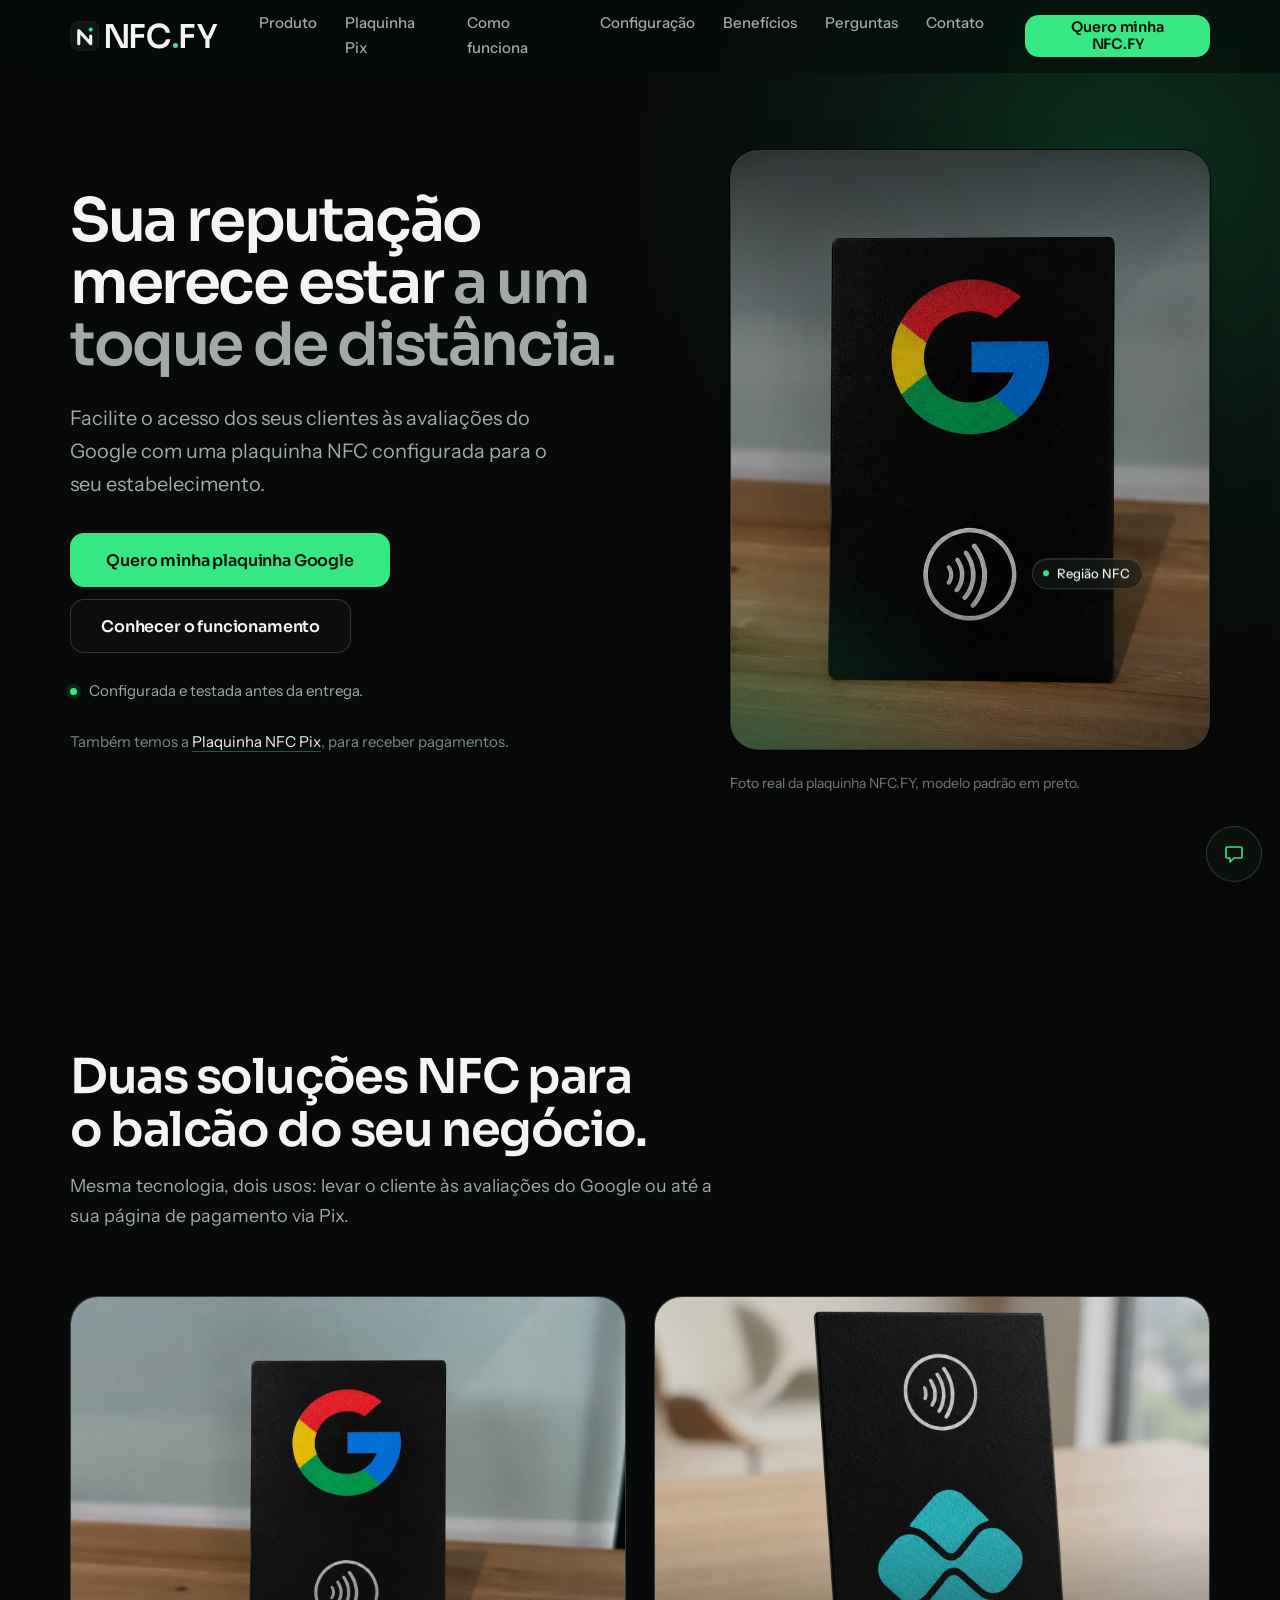
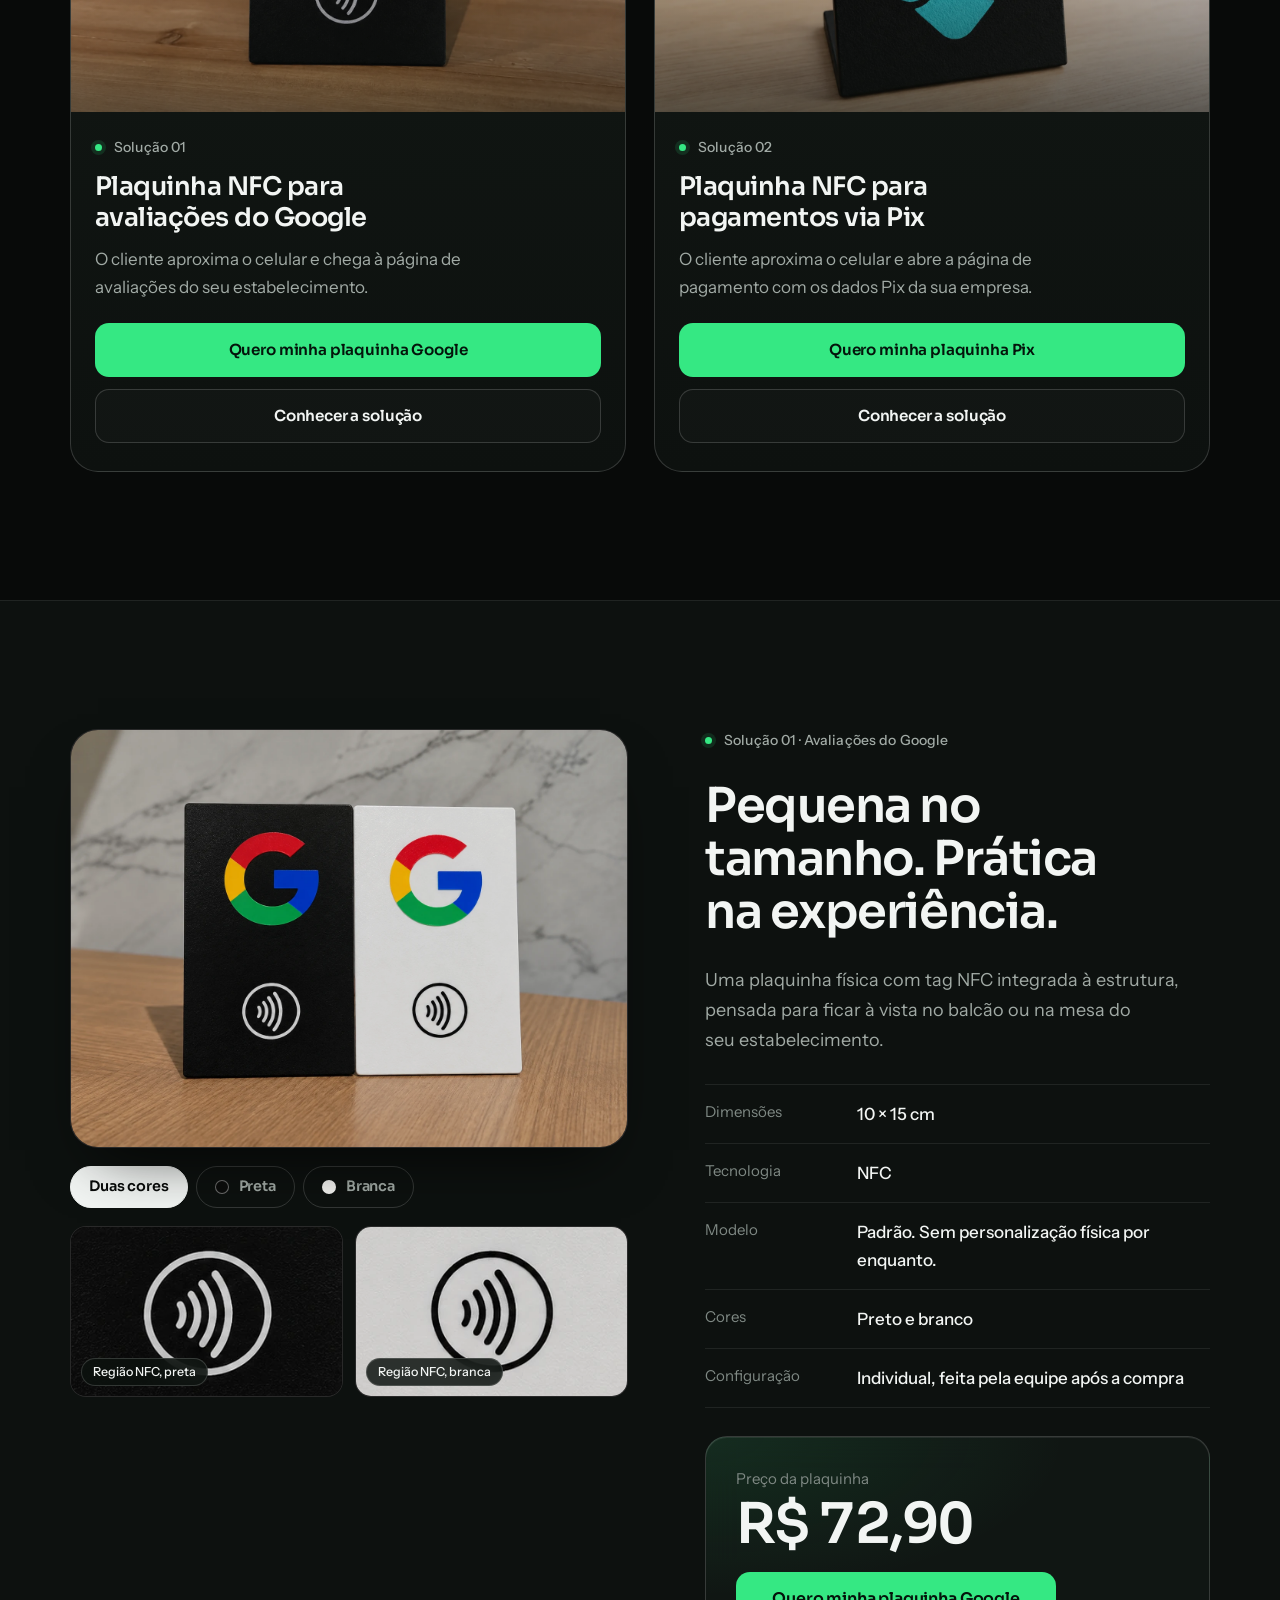
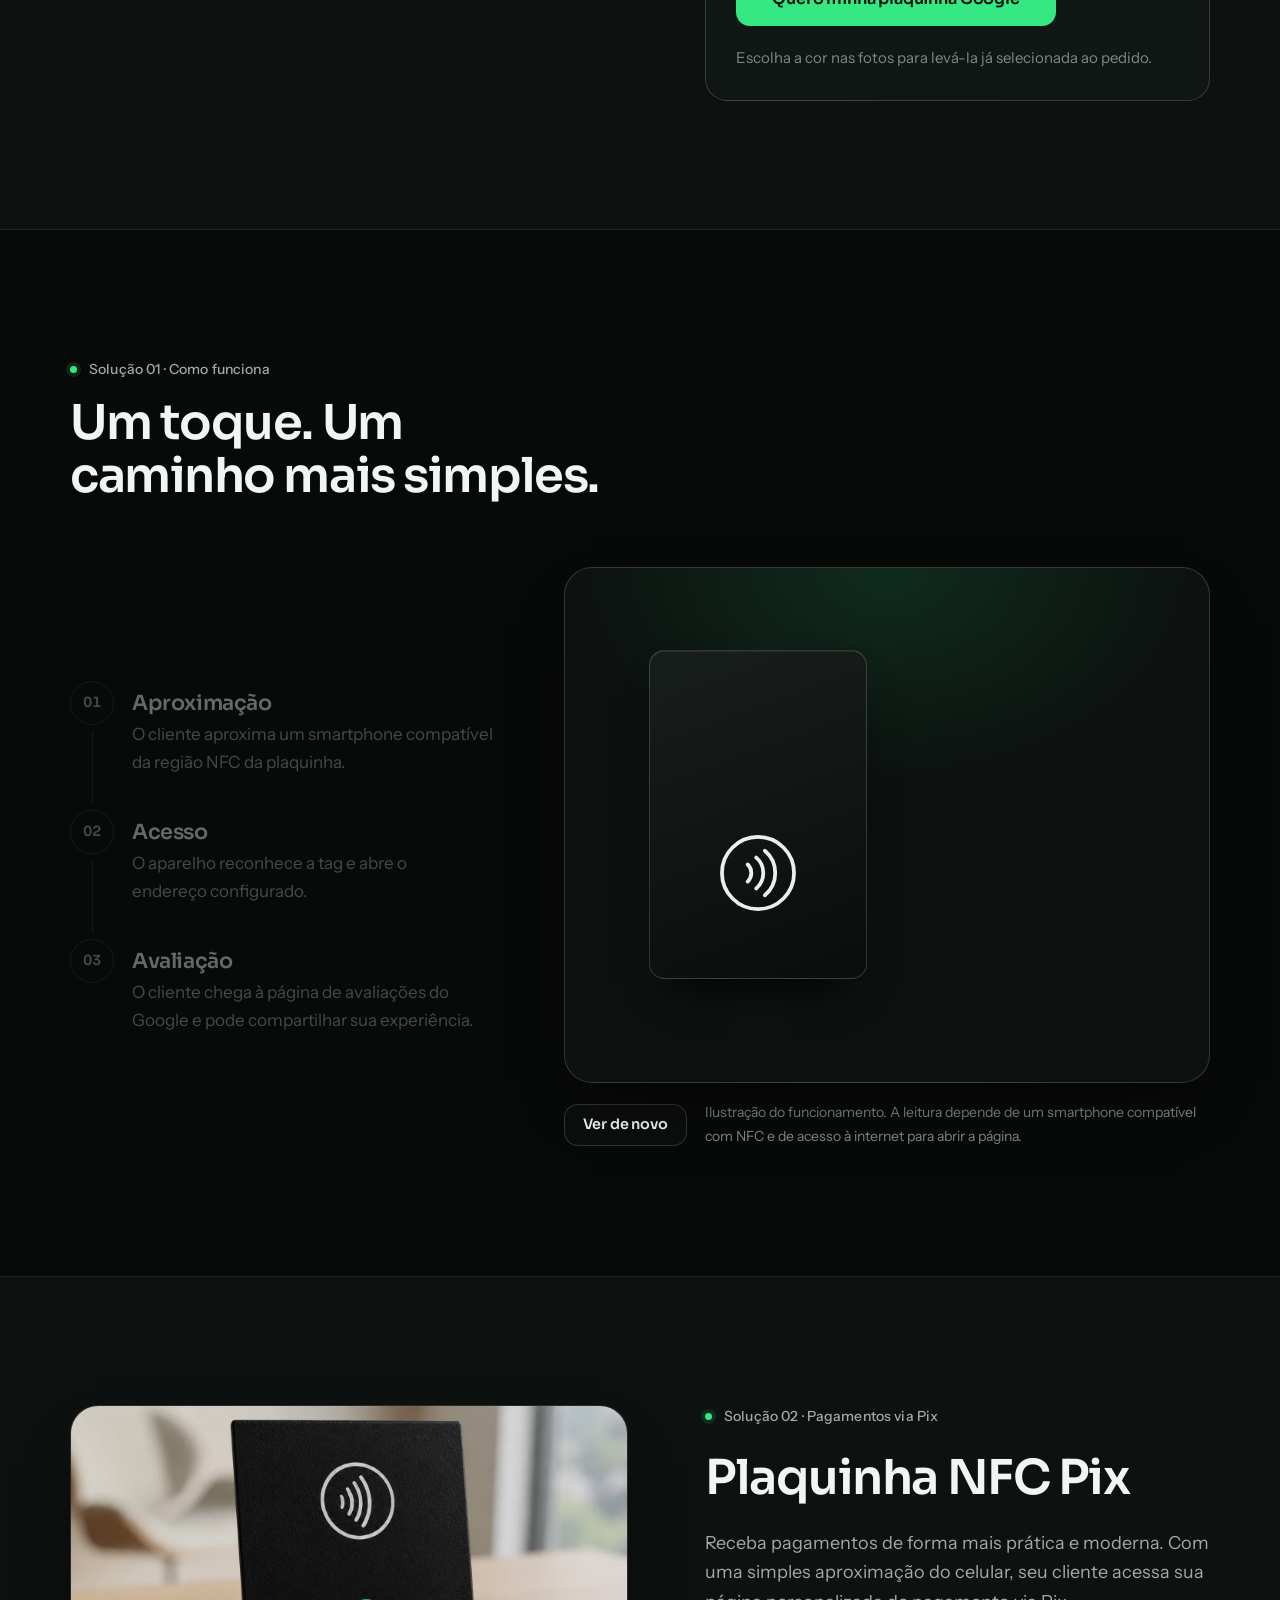
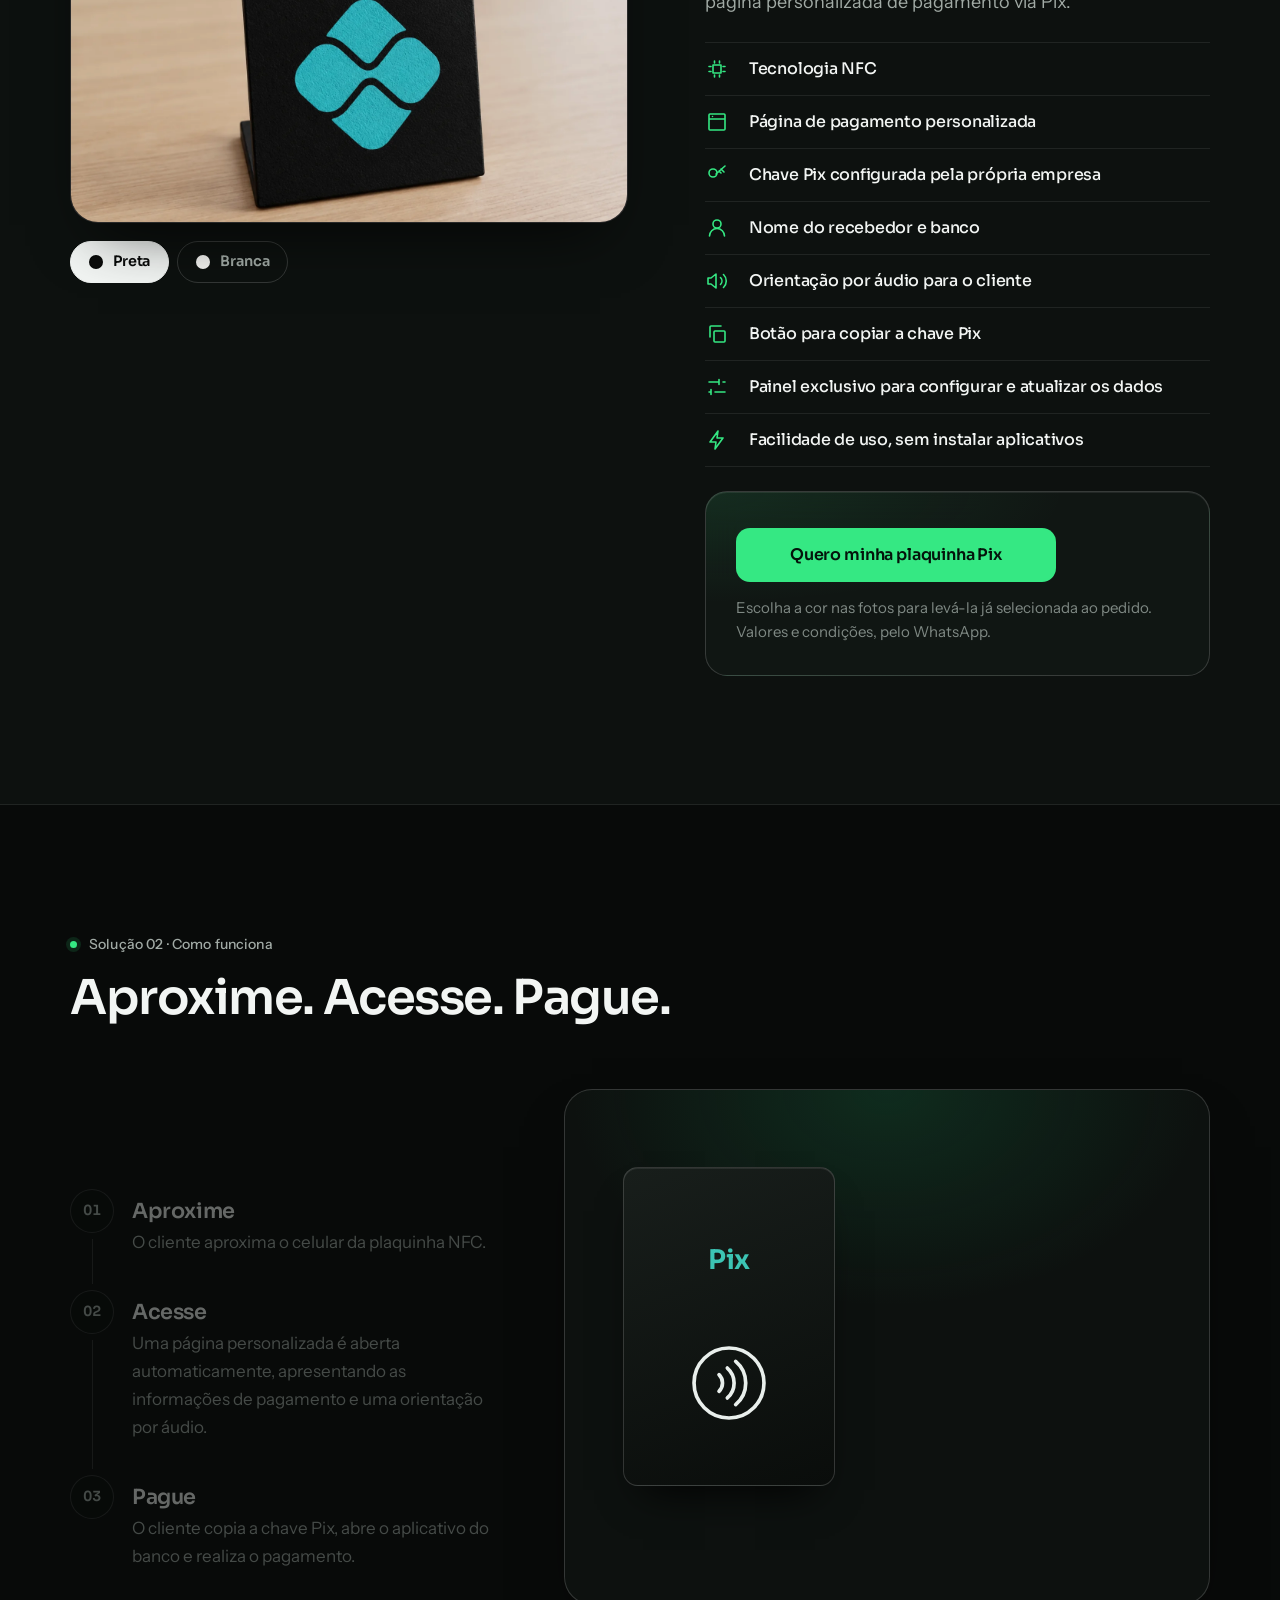
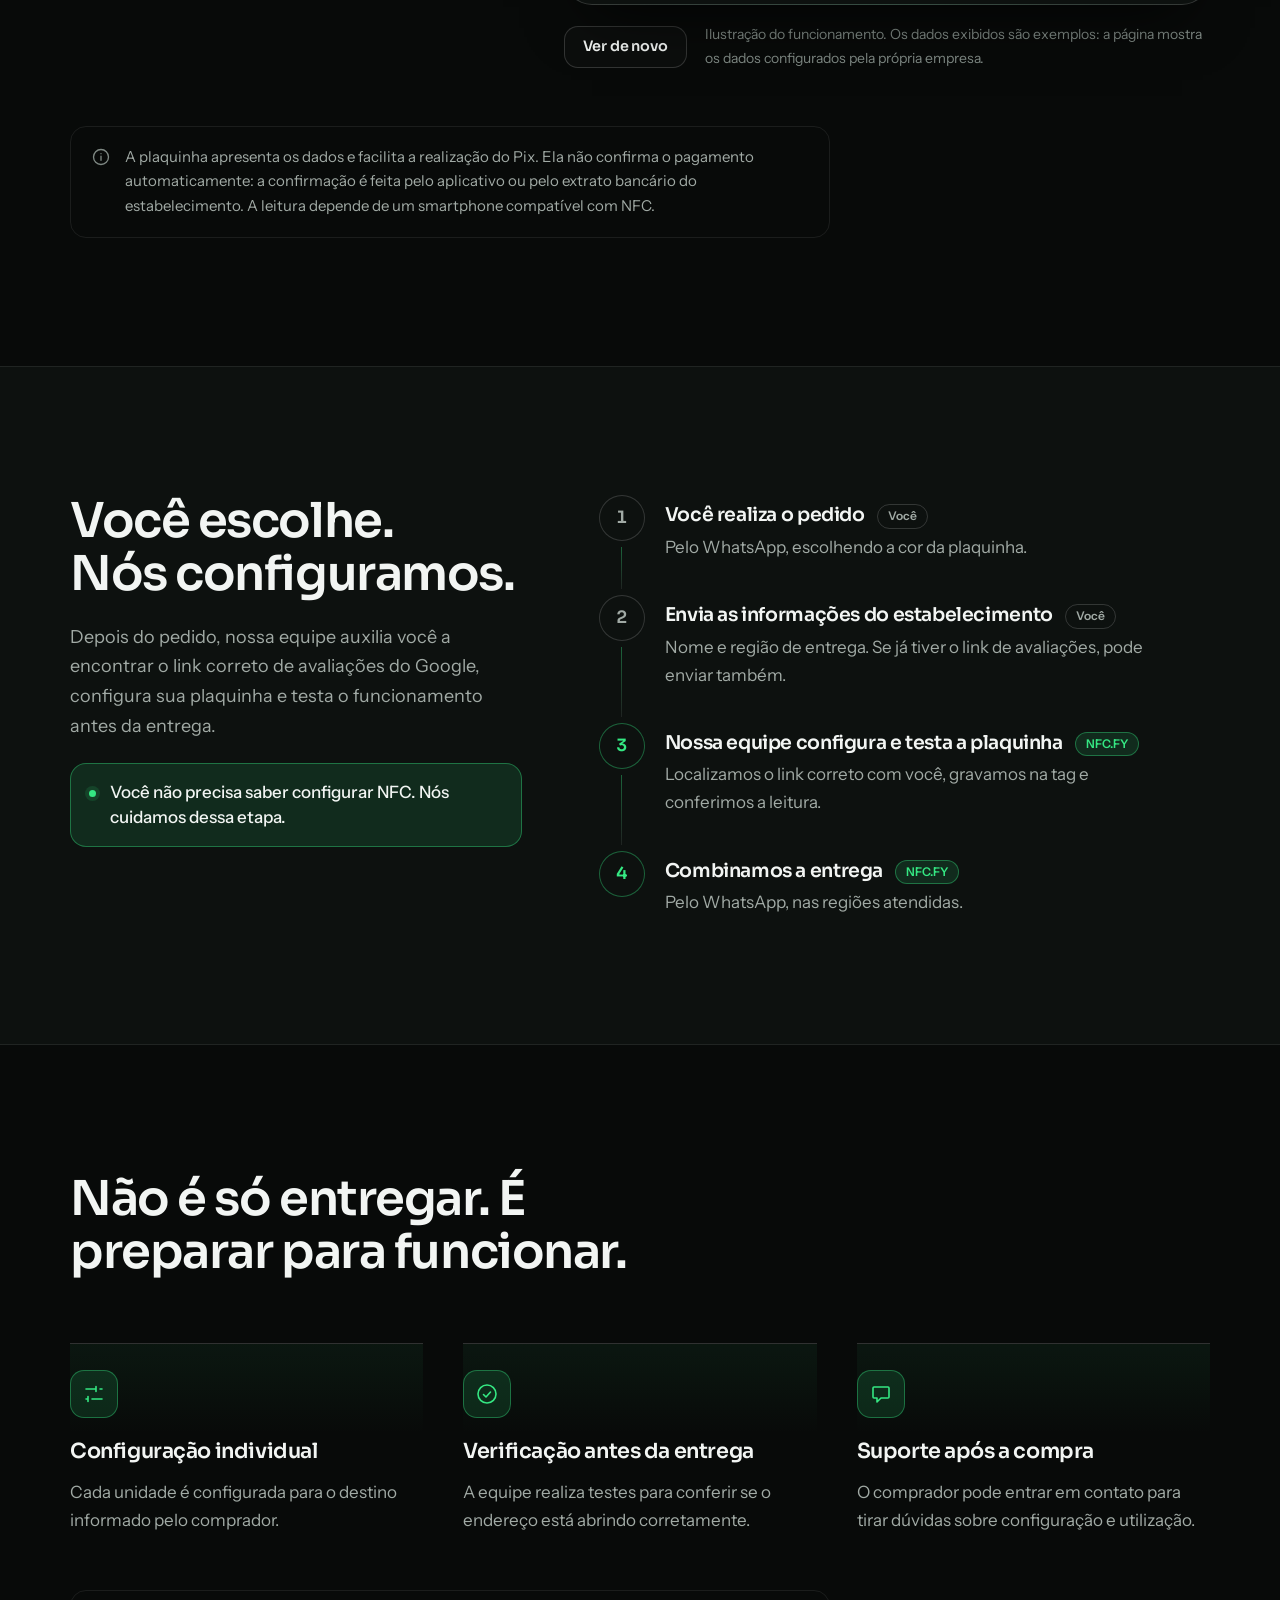
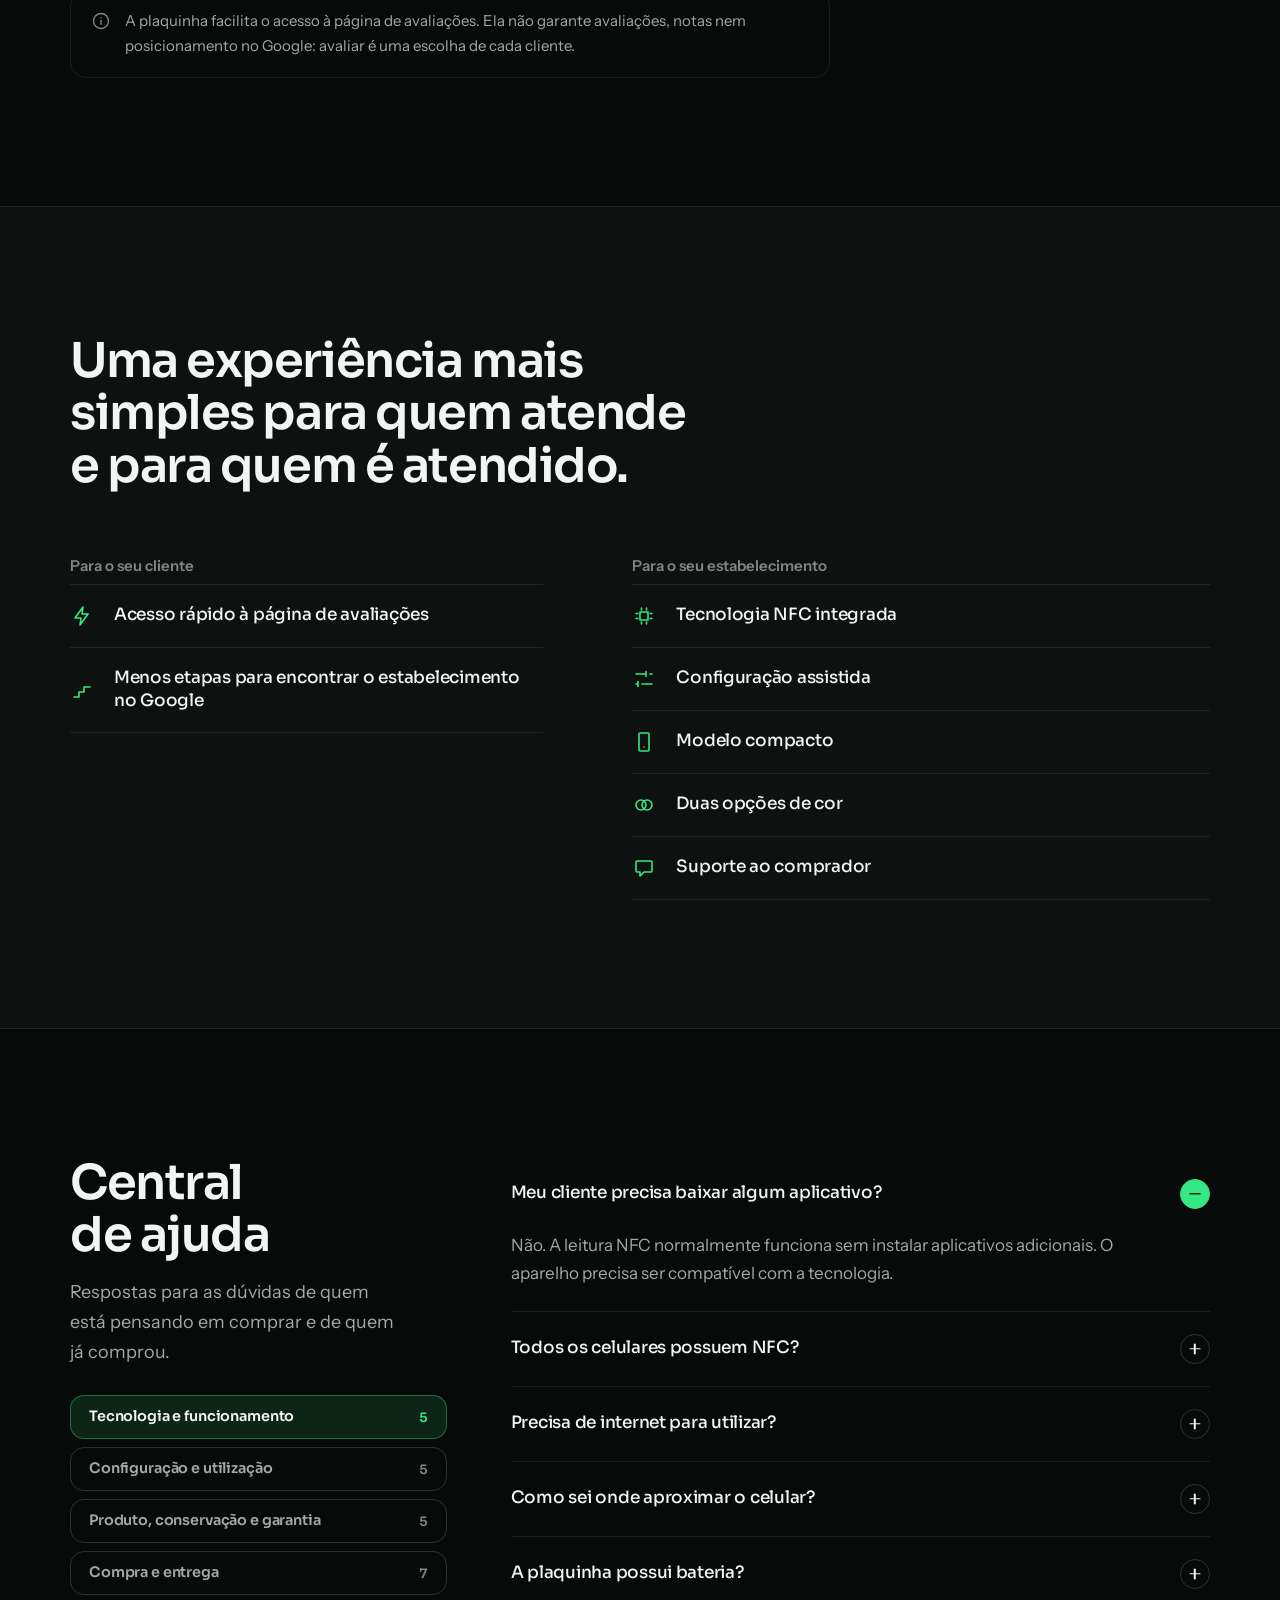
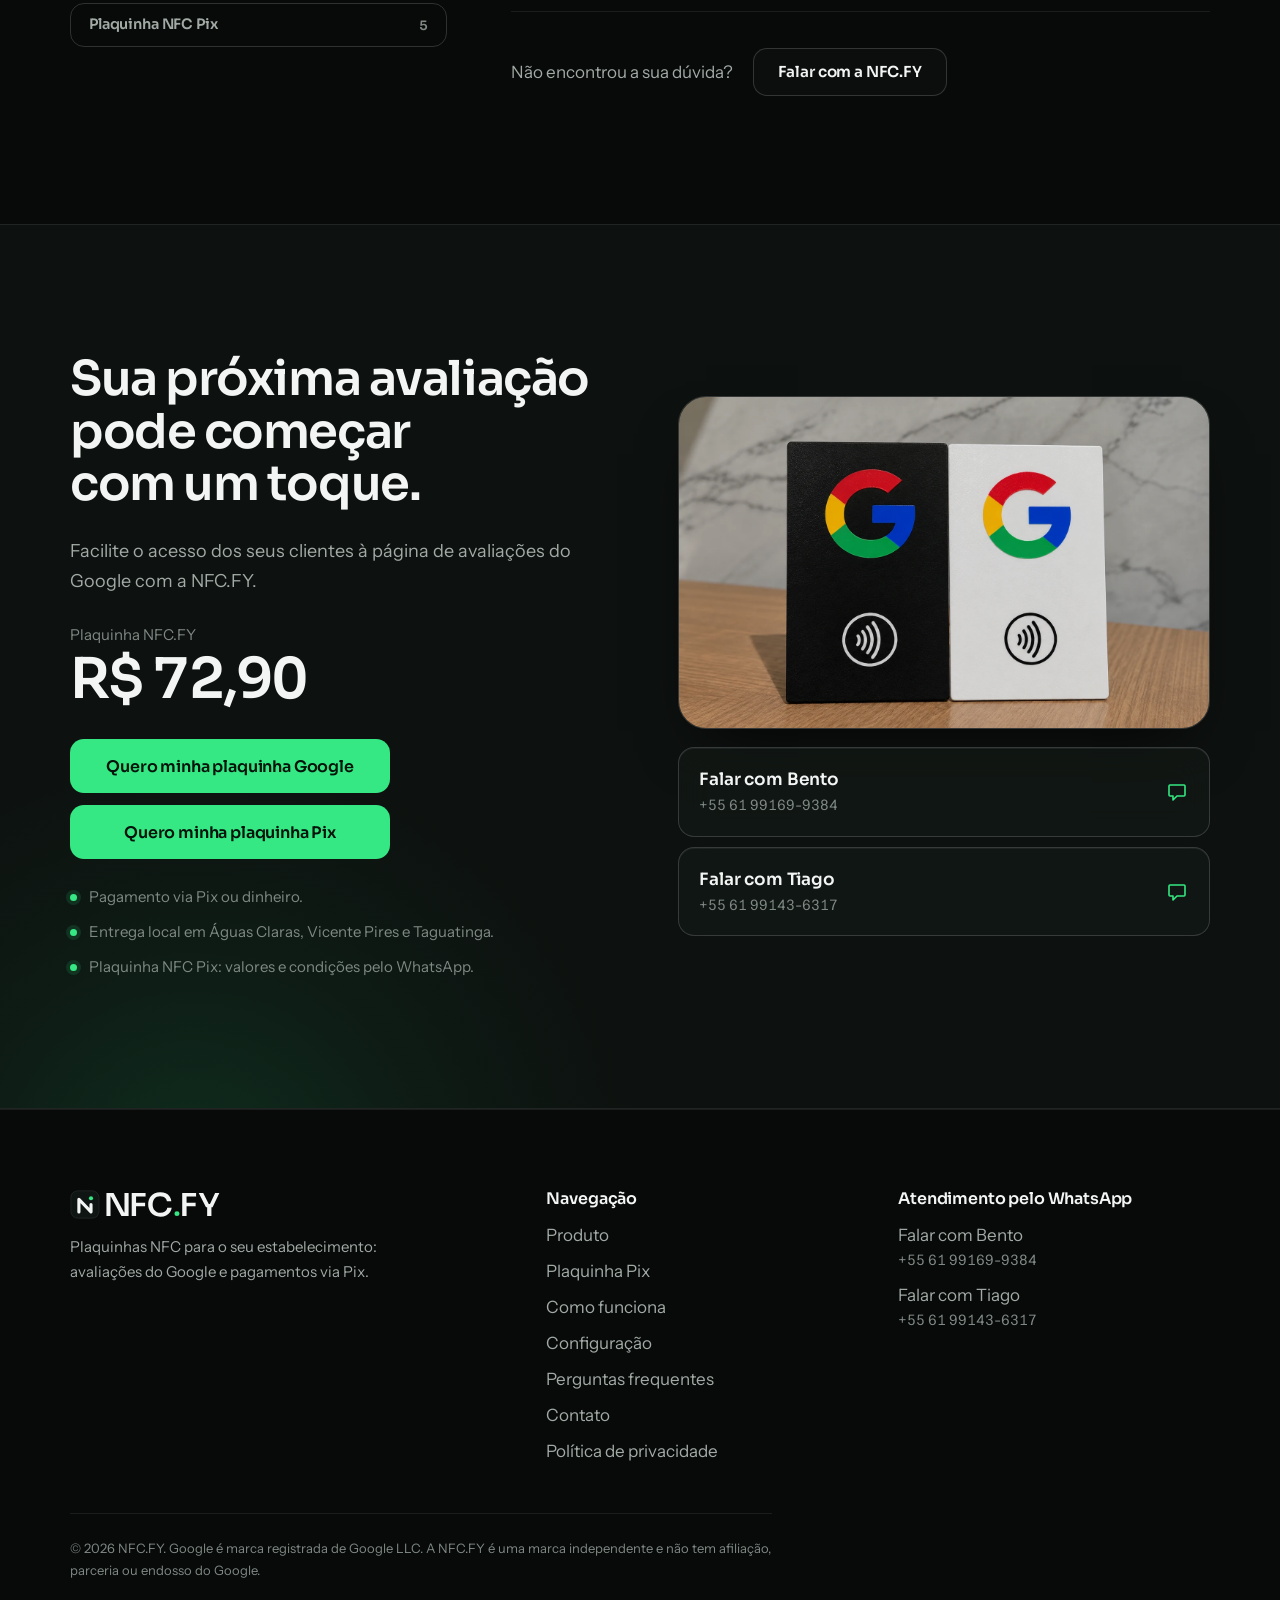
==== commit 1849bee3: "Add files via upload" ====
--- a/index.html
+++ b/index.html
@@ -1,7 +1,7 @@
 <!doctype html>
 <html lang="pt-BR"><head><meta charset="utf-8"><meta name="viewport" content="width=device-width, initial-scale=1">
-<title>NFC.FY | Plaquinhas NFC para avaliações no Google</title>
-  <meta name="description" content="Facilite o acesso dos seus clientes às avaliações do Google com plaquinhas NFC configuradas para seu estabelecimento. Atendimento e entrega local.">
+<title>NFC.FY | Plaquinhas NFC para avaliações do Google e pagamentos via Pix</title>
+  <meta name="description" content="Plaquinhas NFC para o seu estabelecimento: avaliações do Google e pagamentos via Pix. Configuração assistida, atendimento pelo WhatsApp e entrega local.">
   <meta name="theme-color" content="#080a09">
 <meta name="claude:viewport-fit-sides" content="cover">
   <meta name="color-scheme" content="dark">
@@ -9,8 +9,8 @@
   <meta property="og:type" content="website">
   <meta property="og:locale" content="pt_BR">
   <meta property="og:site_name" content="NFC.FY">
-  <meta property="og:title" content="NFC.FY | Plaquinhas NFC para avaliações no Google">
-  <meta property="og:description" content="Sua reputação a um toque de distância. Plaquinha NFC configurada e testada para o seu estabelecimento, com entrega local.">
+  <meta property="og:title" content="NFC.FY | Plaquinhas NFC para avaliações do Google e pagamentos via Pix">
+  <meta property="og:description" content="Duas soluções NFC para o seu balcão: avaliações do Google e pagamentos via Pix. Atendimento pelo WhatsApp e entrega local.">
   <meta name="twitter:card" content="summary_large_image">
 
   <script type="application/ld+json">
@@ -26,6 +26,15 @@
       "priceCurrency": "BRL",
       "areaServed": "Águas Claras, Vicente Pires e Taguatinga, DF"
     }
+  }
+  </script>
+  <script type="application/ld+json">
+  {
+    "@context": "https://schema.org",
+    "@type": "Product",
+    "name": "Plaquinha NFC Pix",
+    "description": "Plaquinha física com tag NFC que abre uma página de pagamento via Pix com os dados configurados pela empresa: chave Pix, nome do recebedor e banco, orientação por áudio e botão para copiar a chave. Não confirma pagamentos automaticamente.",
+    "brand": { "@type": "Brand", "name": "NFC.FY" }
   }
   </script>
   <script type="application/ld+json">
@@ -158,7 +167,7 @@
       "name": "Quanto custa?",
       "acceptedAnswer": {
         "@type": "Answer",
-        "text": "R$ 72,90."
+        "text": "A plaquinha NFC.FY para avaliações do Google custa R$ 72,90. Para a plaquinha NFC Pix, fale com a equipe pelo WhatsApp para saber valores e condições."
       }
     },
     {
@@ -208,6 +217,46 @@
         "@type": "Answer",
         "text": "Sim. Você pode solicitar o modelo preto ou branco, conforme disponibilidade."
       }
+    },
+    {
+      "@type": "Question",
+      "name": "Como funciona a plaquinha NFC Pix?",
+      "acceptedAnswer": {
+        "@type": "Answer",
+        "text": "O cliente aproxima o celular da plaquinha e acessa uma página personalizada com os dados de pagamento."
+      }
+    },
+    {
+      "@type": "Question",
+      "name": "Posso alterar minha chave Pix depois?",
+      "acceptedAnswer": {
+        "@type": "Answer",
+        "text": "Sim. Cada empresa recebe acesso ao seu próprio painel por meio de um token exclusivo, podendo atualizar seus dados de pagamento."
+      }
+    },
+    {
+      "@type": "Question",
+      "name": "O cliente precisa instalar algum aplicativo?",
+      "acceptedAnswer": {
+        "@type": "Answer",
+        "text": "Não. Basta utilizar um celular compatível com NFC e abrir o link disponibilizado pela plaquinha."
+      }
+    },
+    {
+      "@type": "Question",
+      "name": "Posso personalizar os dados da minha empresa?",
+      "acceptedAnswer": {
+        "@type": "Answer",
+        "text": "Sim. A página apresenta os dados de pagamento configurados pela própria empresa."
+      }
+    },
+    {
+      "@type": "Question",
+      "name": "A plaquinha confirma automaticamente o pagamento?",
+      "acceptedAnswer": {
+        "@type": "Answer",
+        "text": "Não. Ela facilita o acesso aos dados Pix e a cópia da chave. A confirmação deve ser realizada pelo aplicativo ou extrato bancário do estabelecimento."
+      }
     }
   ]
 }
@@ -566,6 +615,12 @@
   font-size: 1rem;
 }
 
+/* Botões de conversão das duas soluções: mesma largura mínima, mesmo peso */
+.btn--cta {
+  min-width: min(100%, 20rem);
+  padding-inline: 18px;
+}
+
 .btn--sm {
   min-height: 42px;
   padding: 0 18px;
@@ -1284,6 +1339,11 @@
 .doc a {
   color: var(--neon);
   text-underline-offset: 4px;
+}
+
+/* Diálogo no modo Pix: o link de avaliações do Google não se aplica */
+dialog[data-mode="pix"] .field--link {
+  display: none;
 }
 
 /* ==========================================================================
@@ -1585,7 +1645,7 @@
   position: relative;
   overflow: hidden;
   border: 1px solid var(--line-strong);
-  border-radius: 18px;
+  border-radius: 16px;
   background: #000;
 }
 
@@ -2116,16 +2176,14 @@
   max-width: 56ch;
 }
 
+/* Opção secundária: a animação já corre sozinha, em loop. Sem JS ou com
+   "reduzir movimento" o botão não faz sentido e fica oculto. */
 .replay {
   visibility: hidden;
-  opacity: 0;
-  transition: opacity 0.4s ease, visibility 0s linear 0.4s, background-color 0.25s, border-color 0.25s;
-}
-
-.how-grid[data-ready][data-stage="3"] .replay {
+}
+
+.how-grid[data-ready] .replay {
   visibility: visible;
-  opacity: 1;
-  transition-delay: 0s;
 }
 
 @media (max-width: 600px) {
@@ -2558,7 +2616,7 @@
 .contact-photo {
   overflow: hidden;
   border: 1px solid var(--line-strong);
-  border-radius: 22px;
+  border-radius: var(--radius-l);
   box-shadow: var(--shadow-lift);
 }
 
@@ -2692,6 +2750,353 @@
   }
 }
 
+/* ==========================================================================
+   Linha Pix: soluções, seção da Plaquinha NFC Pix e como funciona
+   Reaproveita os componentes existentes (stage, tabs, steps, limits).
+   ========================================================================== */
+
+.kicker {
+  display: inline-flex;
+  align-items: center;
+  gap: 12px;
+  color: var(--text-2);
+  font-size: 0.875rem;
+  font-weight: 500;
+  letter-spacing: 0.01em;
+}
+
+.hero-also {
+  color: var(--text-3);
+  font-size: var(--fs-small);
+}
+
+.hero-also a {
+  color: var(--text);
+  text-decoration: underline;
+  text-decoration-color: var(--neon-line);
+  text-underline-offset: 4px;
+}
+
+.hero-also a:hover {
+  text-decoration-color: var(--neon);
+}
+
+/* ---------- Soluções NFC.FY ---------- */
+.solutions {
+  display: grid;
+  gap: 20px;
+}
+
+.solution {
+  display: grid;
+  overflow: hidden;
+  border: 1px solid var(--line-strong);
+  border-radius: var(--radius-l);
+  background: linear-gradient(180deg, var(--bg-3), var(--bg-2));
+}
+
+.solution-photo {
+  position: relative;
+  aspect-ratio: 4 / 3;
+  overflow: hidden;
+  background: #000;
+}
+
+.solution-photo img {
+  width: 100%;
+  height: 100%;
+  object-fit: cover;
+  filter: brightness(0.96);
+}
+
+.solution-photo::after {
+  content: "";
+  position: absolute;
+  inset: 0;
+  background: linear-gradient(180deg, transparent 55%, rgba(13, 17, 15, 0.6));
+  pointer-events: none;
+}
+
+.solution-body {
+  display: grid;
+  gap: 12px;
+  justify-items: start;
+  padding: 24px 24px 28px;
+}
+
+.solution-body h3 {
+  max-width: 22ch;
+  font-size: clamp(1.25rem, 1.05rem + 0.8vw, 1.6rem);
+  line-height: 1.2;
+}
+
+.solution-body p:not(.kicker) {
+  max-width: 40ch;
+  color: var(--text-2);
+}
+
+@media (min-width: 820px) {
+  .solutions {
+    grid-template-columns: repeat(2, minmax(0, 1fr));
+    gap: 28px;
+  }
+}
+
+/* ---------- Plaquinha NFC Pix ---------- */
+.product-grid--pix .product-info {
+  gap: 24px;
+}
+
+.product-grid--pix .product-info h2 {
+  max-width: none;
+}
+
+.benefit-list--compact li {
+  padding-block: 14px;
+  font-size: 1rem;
+}
+
+.product-grid--pix .buy {
+  display: grid;
+  gap: 14px;
+}
+
+/* ---------- Como funciona (Pix): mesma cena da demonstração do Google ---------- */
+.demo-plate .plate-label {
+  position: absolute;
+  left: 0;
+  right: 0;
+  top: 22%;
+  color: #3cc4b4;
+  font-family: var(--font-display);
+  font-size: max(11px, 4.2cqw);
+  font-weight: 650;
+  letter-spacing: -0.02em;
+  text-align: center;
+}
+
+.demo--pix .demo-plate {
+  left: 9%;
+  top: 15%;
+  width: 33%;
+}
+
+.demo--pix .demo-phone {
+  left: 52%;
+  top: 11%;
+  width: 31%;
+}
+
+.how-grid[data-stage="3"] .demo--pix .demo-phone {
+  transform: translate(8%, -1%) rotate(0deg) scale(1.05);
+}
+
+/* Página de pagamento dentro do celular: layout próprio para a tela, em
+   unidades da própria cena, com a mesma ordem da página real. */
+.s-page--pix {
+  grid-template-columns: minmax(0, 1fr);
+  justify-items: center;
+  align-content: start;
+  gap: 2.3cqw;
+  padding: 6cqw 5% 3cqw;
+  text-align: center;
+}
+
+.pp-orb {
+  display: grid;
+  place-items: center;
+  width: 6.6cqw;
+  height: 6.6cqw;
+  border: 1px solid var(--line-strong);
+  border-radius: 50%;
+  background: var(--glass-strong);
+  color: var(--neon);
+}
+
+.pp-orb .icon {
+  width: 3.2cqw;
+  height: 3.2cqw;
+}
+
+.pp-head {
+  display: grid;
+  gap: 0.5cqw;
+}
+
+.pp-title {
+  font-family: var(--font-display);
+  font-size: max(9px, 2.1cqw);
+  font-weight: 650;
+  letter-spacing: -0.02em;
+  line-height: 1.2;
+}
+
+.pp-sub {
+  color: var(--text-3);
+  font-size: max(7px, 1.5cqw);
+  line-height: 1.3;
+}
+
+.pp-card {
+  display: grid;
+  gap: 1.3cqw;
+  width: 100%;
+  margin-top: 0.8cqw;
+  padding: 2.2cqw 2.2cqw 2cqw;
+  border: 1px solid var(--line);
+  border-radius: 2.2cqw;
+  background: var(--glass);
+  text-align: left;
+}
+
+.pp-label {
+  display: flex;
+  align-items: center;
+  gap: 1.2cqw;
+  font-size: max(7.5px, 1.65cqw);
+  font-weight: 600;
+  line-height: 1.2;
+}
+
+.pp-label .icon {
+  width: max(8px, 2cqw);
+  height: max(8px, 2cqw);
+  color: var(--neon);
+}
+
+.pp-key {
+  font-family: var(--font-display);
+  font-size: max(9px, 1.95cqw);
+  font-weight: 650;
+  letter-spacing: -0.01em;
+  line-height: 1.15;
+  white-space: nowrap;
+}
+
+.pp-row {
+  display: flex;
+  align-items: baseline;
+  justify-content: space-between;
+  gap: 1.5cqw;
+  padding-top: 1.3cqw;
+  border-top: 1px solid var(--line);
+  font-size: max(7px, 1.5cqw);
+  line-height: 1.2;
+}
+
+.pp-row em {
+  color: var(--text-3);
+  font-style: normal;
+}
+
+.pp-row b {
+  font-weight: 550;
+  text-align: right;
+}
+
+.pp-copy {
+  position: relative;
+  display: grid;
+  width: 100%;
+  margin-top: 0.8cqw;
+  border-radius: 2.4cqw;
+  background: var(--neon);
+  color: var(--neon-ink);
+  font-size: max(8px, 1.7cqw);
+  font-weight: 700;
+  line-height: 1.2;
+}
+
+.pp-copy > span {
+  grid-area: 1 / 1;
+  display: flex;
+  align-items: center;
+  justify-content: center;
+  gap: 1.2cqw;
+  padding: 2.1cqw 1cqw;
+  white-space: nowrap;
+  transition: opacity 0.35s ease;
+}
+
+.pp-copy .icon {
+  width: max(8px, 2.1cqw);
+  height: max(8px, 2.1cqw);
+  stroke-width: 2;
+}
+
+.pp-copy-b {
+  opacity: 0;
+}
+
+.pp-hint {
+  color: var(--text-3);
+  font-size: max(6.5px, 1.35cqw);
+  line-height: 1.35;
+}
+
+/* A página abre; depois o botão é tocado e a chave aparece como copiada */
+.how-grid[data-stage="3"] .pp-copy {
+  animation: pp-tap 0.9s ease 3s 1 both;
+}
+
+.how-grid[data-stage="3"] .pp-copy-a {
+  opacity: 0;
+  transition-delay: 3.25s;
+}
+
+.how-grid[data-stage="3"] .pp-copy-b {
+  opacity: 1;
+  transition-delay: 3.25s;
+}
+
+@keyframes pp-tap {
+  0%,
+  100% {
+    box-shadow: 0 0 0 0 rgba(53, 232, 131, 0);
+    transform: none;
+  }
+
+  35% {
+    box-shadow: 0 0 0 1.4cqw rgba(53, 232, 131, 0.28);
+    transform: scale(0.96);
+  }
+}
+
+@media (max-width: 600px) {
+  .demo--pix .demo-plate {
+    left: 6%;
+    top: 19%;
+    width: 36%;
+  }
+
+  .demo--pix .demo-phone {
+    left: 49%;
+    top: 12%;
+    width: 39%;
+  }
+
+  .how-grid[data-stage="3"] .demo--pix .demo-phone {
+    transform: translate(4%, 0) rotate(0deg) scale(1.03);
+  }
+}
+
+/* ---------- Soluções: botões idênticos, na mesma hierarquia ----------
+   Empilhados, ação principal primeiro, com a mesma largura, altura, estilo e
+   alinhamento nos dois cartões e em qualquer tamanho de tela. */
+.solution-actions {
+  display: flex;
+  flex-direction: column-reverse;
+  gap: 12px;
+  width: 100%;
+  margin-top: 10px;
+}
+
+.solution-actions .btn {
+  width: 100%;
+  padding-inline: 16px;
+  font-size: 0.95rem;
+}
+
 </style>
 
 
@@ -2710,6 +3115,11 @@
       <symbol id="i-chip" viewBox="0 0 24 24"><path d="M8 8h8v8H8zM4 9.500h2M4 14.500h2M18 9.500h2M18 14.500h2M9.500 4v2M14.500 4v2M9.500 18v2M14.500 18v2"/></symbol>
       <symbol id="i-sliders" viewBox="0 0 24 24"><path d="M4 7h10M18 7h2M14 4.500v5M4 17h2M10 17h10M6 14.500v5"/></symbol>
       <symbol id="i-plaque" viewBox="0 0 24 24"><path d="M8 3h8a1 1 0 0 1 1 1v16a1 1 0 0 1-1 1H8a1 1 0 0 1-1-1V4a1 1 0 0 1 1-1zM12 17h.01"/></symbol>
+      <symbol id="i-page" viewBox="0 0 24 24"><path d="M5 4h14a1 1 0 0 1 1 1v14a1 1 0 0 1-1 1H5a1 1 0 0 1-1-1V5a1 1 0 0 1 1-1zM4 9h16M7.500 6.500h.01"/></symbol>
+      <symbol id="i-key" viewBox="0 0 24 24"><path d="M8 14a4 4 0 1 0 0-8 4 4 0 0 0 0 8zM11 11l9-8M16 6l3 3M14 8l2 2"/></symbol>
+      <symbol id="i-user" viewBox="0 0 24 24"><path d="M12 12a4 4 0 1 0 0-8 4 4 0 0 0 0 8zM4.500 20a7.500 7.500 0 0 1 15 0"/></symbol>
+      <symbol id="i-sound" viewBox="0 0 24 24"><path d="M11 5L6 9H3v6h3l5 4V5zM15.500 8.500a5 5 0 0 1 0 7M18.500 5.500a9 9 0 0 1 0 13"/></symbol>
+      <symbol id="i-copy" viewBox="0 0 24 24"><path d="M10 9h9a1 1 0 0 1 1 1v9a1 1 0 0 1-1 1h-9a1 1 0 0 1-1-1v-9a1 1 0 0 1 1-1zM5 15V5a1 1 0 0 1 1-1h10"/></symbol>
       <symbol id="i-duo" viewBox="0 0 24 24"><path d="M9 7a5 5 0 1 0 0 10 5 5 0 0 0 0-10zM15 7a5 5 0 1 0 0 10 5 5 0 0 0 0-10z"/></symbol>
       <symbol id="il-star" viewBox="-7 -7 14 14"><polygon points="0,-6 1.47,-2.02 5.71,-1.85 2.38,0.77 3.53,4.85 0,2.5 -3.53,4.85 -2.38,0.77 -5.71,-1.85 -1.47,-2.02"/></symbol>
       <symbol id="nfc-mark" viewBox="0 0 48 48"><circle cx="24" cy="24" r="21" fill="none" stroke="currentColor" stroke-width="2.200"/><path d="M18 19a7 7 0 0 1 0 10M23 15a12 12 0 0 1 0 18M28 11a17 17 0 0 1 0 26" fill="none" stroke="currentColor" stroke-width="2.200" stroke-linecap="round"/></symbol>
@@ -2727,16 +3137,17 @@
       <nav class="nav" id="menu" aria-label="Principal">
         <ul>
           <li><a href="#produto">Produto</a></li>
+          <li><a href="#pix">Plaquinha Pix</a></li>
           <li><a href="#como-funciona">Como funciona</a></li>
           <li><a href="#configuracao">Configuração</a></li>
           <li><a href="#beneficios">Benefícios</a></li>
           <li><a href="#faq">Perguntas</a></li>
           <li><a href="#contato">Contato</a></li>
         </ul>
-        <a class="btn btn--primary nav-cta" href="#contato" data-open-order>Quero minha NFC.FY</a>
+        <a class="btn btn--primary nav-cta" href="#solucoes">Quero minha NFC.FY</a>
       </nav>
 
-      <a class="btn btn--primary btn--sm header-cta" href="#contato" data-open-order>Quero minha NFC.FY</a>
+      <a class="btn btn--primary btn--sm header-cta" href="#solucoes">Quero minha NFC.FY</a>
 
       <button class="nav-toggle" type="button" aria-expanded="false" aria-controls="menu" aria-label="Abrir menu">
         <svg class="icon icon--menu" aria-hidden="true"><use href="#i-menu"/></svg>
@@ -2754,10 +3165,11 @@
           <h1 id="hero-title">Sua reputação merece estar <span class="soft">a um toque de distância.</span></h1>
           <p class="lead">Facilite o acesso dos seus clientes às avaliações do Google com uma plaquinha NFC configurada para o seu estabelecimento.</p>
           <div class="actions">
-            <a class="btn btn--primary btn--lg" href="#contato" data-open-order>Quero minha NFC.FY</a>
+            <a class="btn btn--primary btn--lg btn--cta" href="#contato" data-open-order>Quero minha plaquinha Google</a>
             <a class="btn btn--ghost btn--lg" href="#como-funciona">Conhecer o funcionamento</a>
           </div>
           <p class="promise"><span class="dot" aria-hidden="true"></span>Configurada e testada antes da entrega.</p>
+          <p class="hero-also">Também temos a <a href="#pix">Plaquinha NFC Pix</a>, para receber pagamentos.</p>
         </div>
 
         <figure class="hero-photo">
@@ -2772,10 +3184,55 @@
       </div>
     </section>
 
+
+    <!-- ===================== SOLUÇÕES NFC.FY ===================== -->
+    <section class="section solutions-sec" id="solucoes" aria-labelledby="solucoes-title">
+      <div class="wrap">
+        <div class="section-head">
+          <h2 id="solucoes-title">Duas soluções NFC para o balcão do seu negócio.</h2>
+          <p class="lead">Mesma tecnologia, dois usos: levar o cliente às avaliações do Google ou até a sua página de pagamento via Pix.</p>
+        </div>
+
+        <div class="solutions">
+          <article class="solution">
+            <figure class="solution-photo">
+              <img src="[data-uri]" width="1448" height="1086" loading="lazy"
+                   alt="Plaquinha NFC.FY preta em pé sobre uma bancada de madeira, com o símbolo de aproximação NFC em branco.">
+            </figure>
+            <div class="solution-body">
+              <p class="kicker"><span class="dot" aria-hidden="true"></span>Solução 01</p>
+              <h3>Plaquinha NFC para avaliações do Google</h3>
+              <p>O cliente aproxima o celular e chega à página de avaliações do seu estabelecimento.</p>
+              <div class="solution-actions">
+                <a class="btn btn--ghost btn--lg" href="#produto">Conhecer a solução</a>
+                <a class="btn btn--primary btn--lg btn--cta" href="#contato" data-open-order>Quero minha plaquinha Google</a>
+              </div>
+            </div>
+          </article>
+
+          <article class="solution">
+            <figure class="solution-photo">
+              <img src="[data-uri]" width="1448" height="1086" loading="lazy"
+                   alt="Plaquinha NFC Pix preta, com o símbolo de aproximação NFC em branco e o símbolo do Pix em turquesa, em pé sobre uma mesa de madeira.">
+            </figure>
+            <div class="solution-body">
+              <p class="kicker"><span class="dot" aria-hidden="true"></span>Solução 02</p>
+              <h3>Plaquinha NFC para pagamentos via Pix</h3>
+              <p>O cliente aproxima o celular e abre a página de pagamento com os dados Pix da sua empresa.</p>
+              <div class="solution-actions">
+                <a class="btn btn--ghost btn--lg" href="#pix">Conhecer a solução</a>
+                <a class="btn btn--primary btn--lg btn--cta" href="#contato" data-open-pix>Quero minha plaquinha Pix</a>
+              </div>
+            </div>
+          </article>
+        </div>
+      </div>
+    </section>
+
     <!-- ===================== 02 · PRODUTO ===================== -->
     <section class="section section--raised" id="produto" aria-labelledby="produto-title">
       <div class="wrap product-grid">
-        <div class="gallery" data-gallery>
+        <div class="gallery" data-gallery="google">
           <div class="stage">
             <figure class="stage-panel is-active" role="tabpanel" id="panel-grupo" aria-labelledby="tab-grupo">
               <img src="[data-uri]